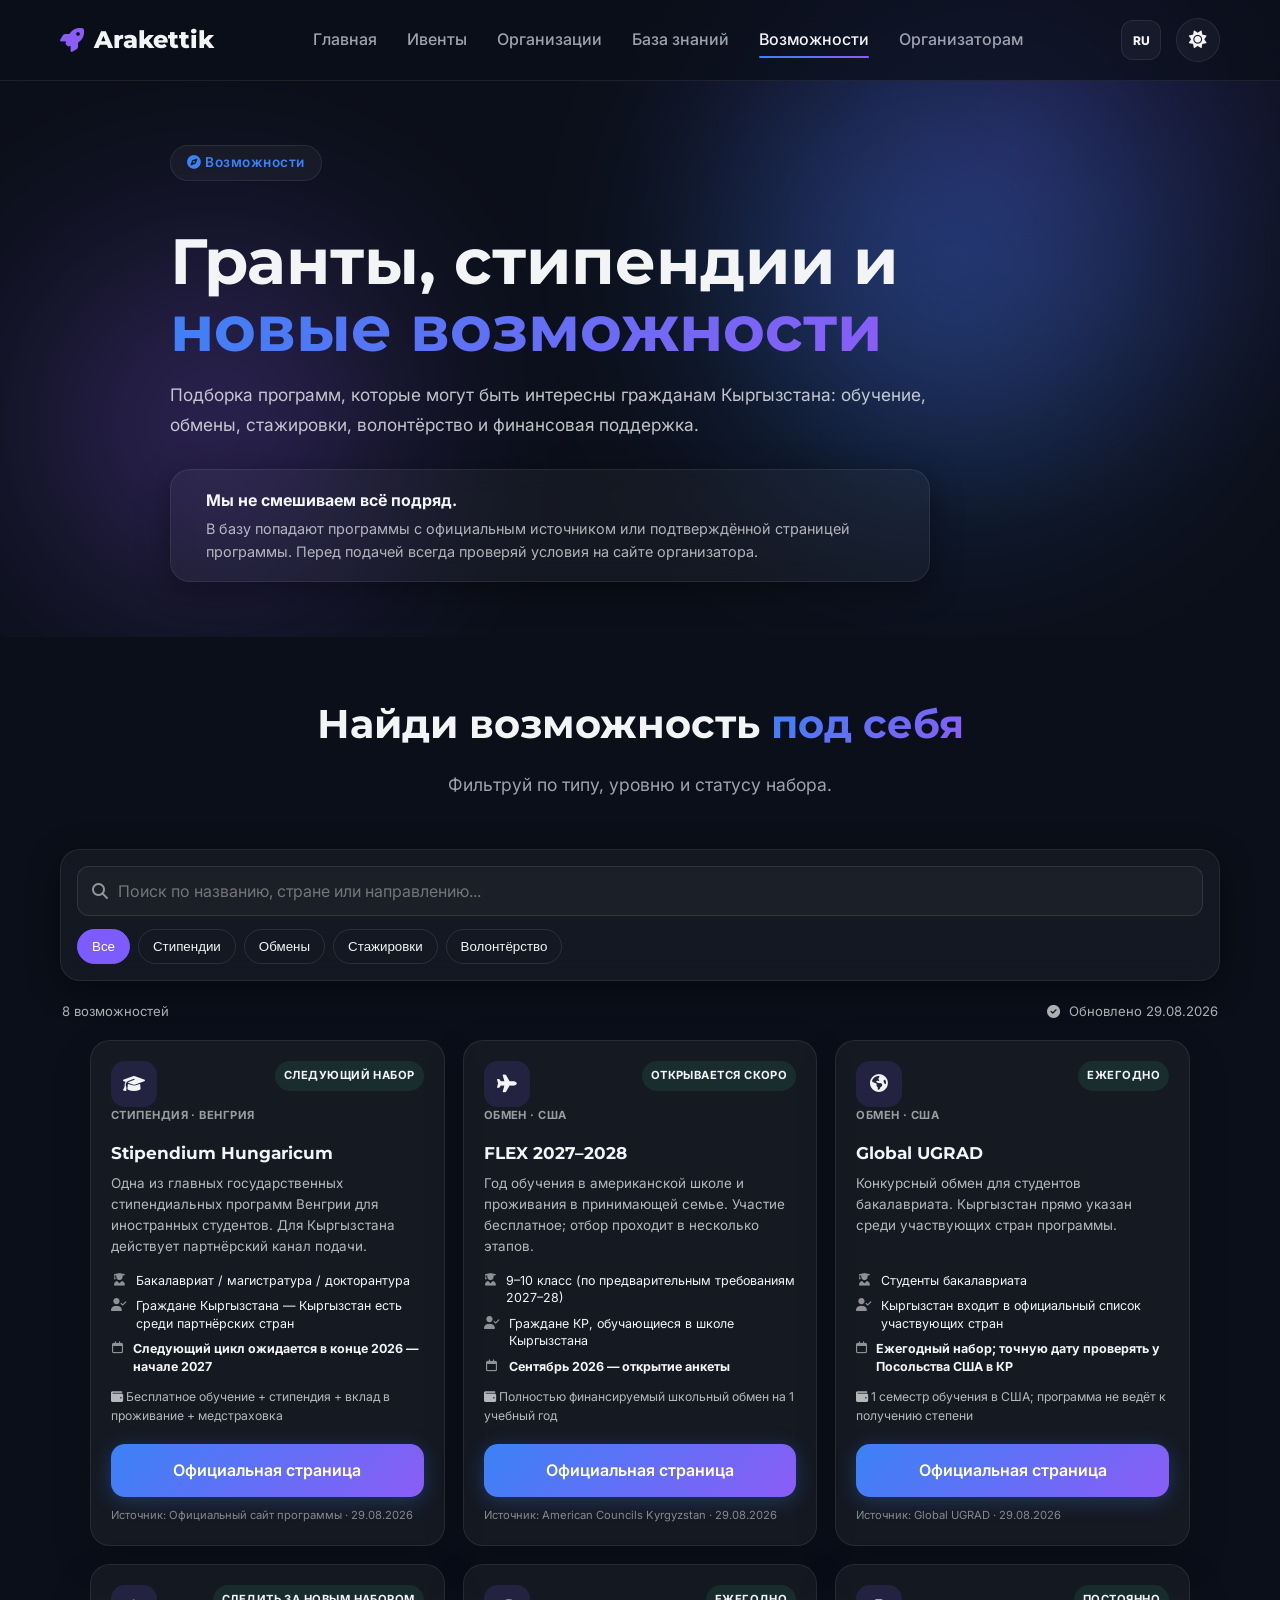
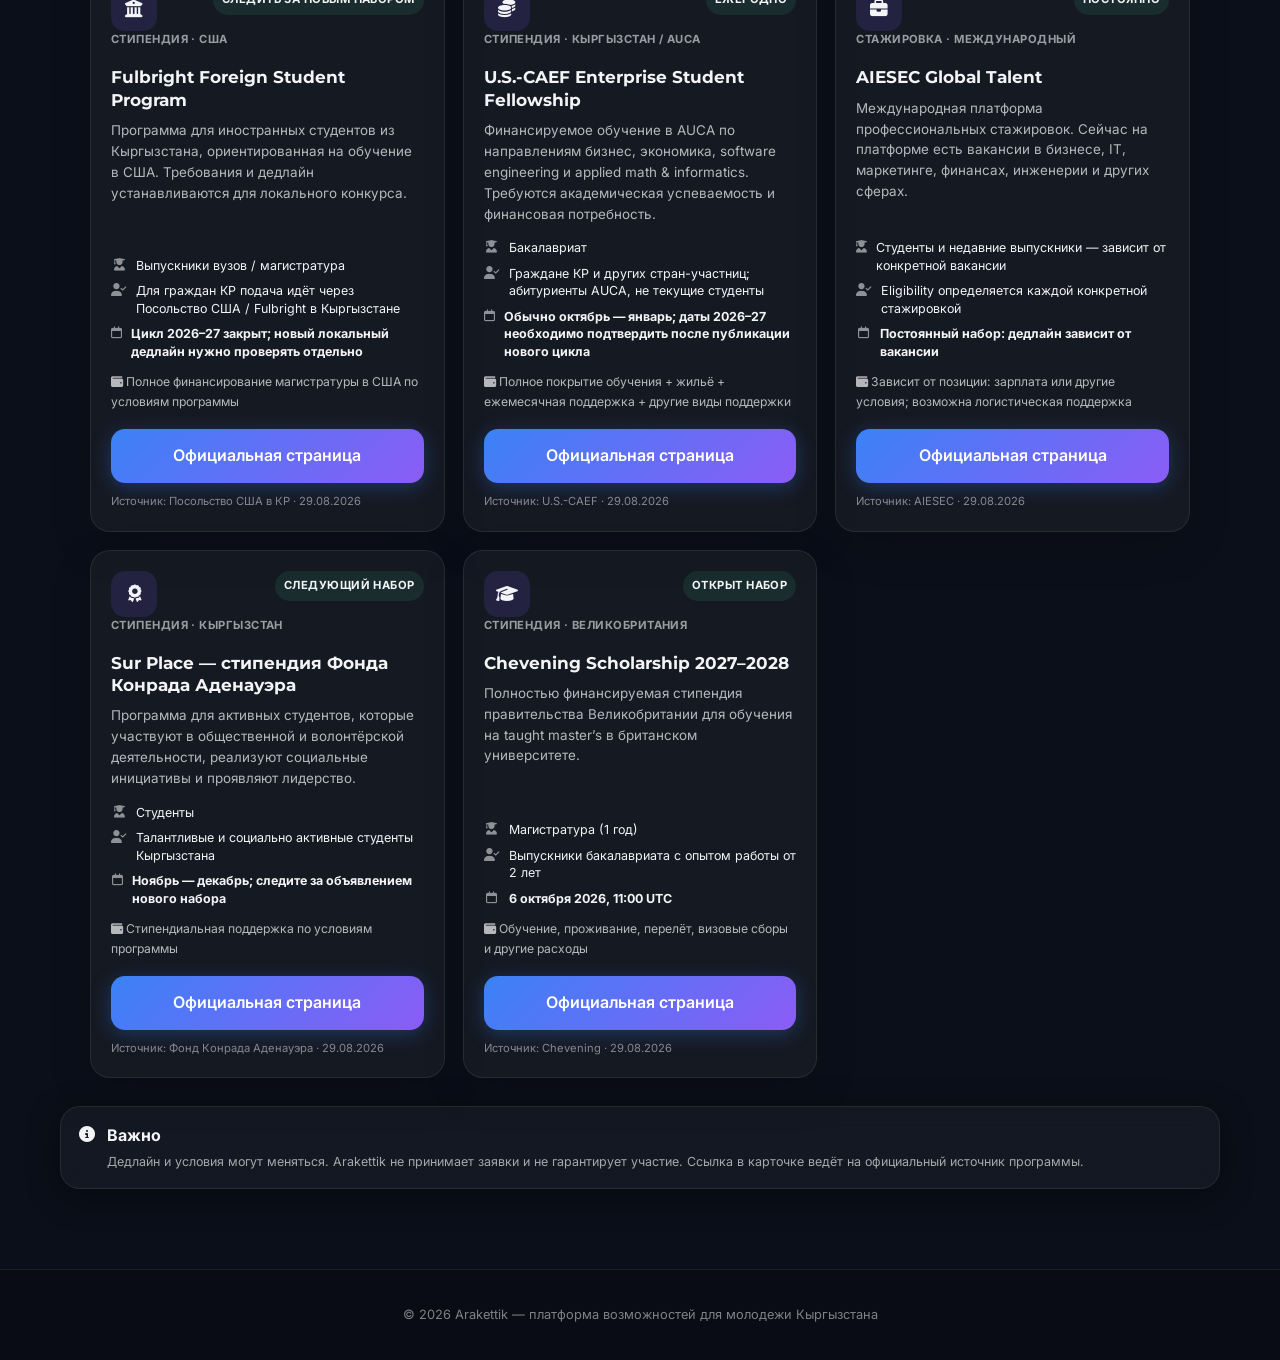
==== opportunities.html @ 0c541208 "Add files via upload" ====
<!DOCTYPE html>
<html lang="ru" data-theme="dark">
<head>
    <meta charset="UTF-8">
    <meta name="viewport" content="width=device-width, initial-scale=1.0">
    <meta name="description" content="Arakettik — гранты, стипендии, обмены, стажировки и другие возможности для молодежи Кыргызстана.">
    <title>Arakettik — Возможности</title>
    <link rel="stylesheet" href="style.css">
    <link rel="stylesheet" href="opportunities.css">
    <link rel="stylesheet" href="https://cdnjs.cloudflare.com/ajax/libs/font-awesome/6.4.0/css/all.min.css">
    <link rel="preconnect" href="https://fonts.googleapis.com">
    <link rel="preconnect" href="https://fonts.gstatic.com" crossorigin>
    <link href="https://fonts.googleapis.com/css2?family=Inter:wght@400;500;600&family=Montserrat:wght@700;800&display=swap" rel="stylesheet">
</head>
<body>
<header class="header">
    <div class="container header-container">
        <a href="index.html" class="logo"><i class="fa-solid fa-rocket logo-icon"></i><span>Arakettik</span></a>
        <nav class="nav-menu" id="menu">
            <a href="index.html#about" class="nav-link" data-i18n="about">Главная</a>
            <a href="index.html#events" class="nav-link" data-i18n="events">Ивенты</a>
            <a href="index.html#organizations" class="nav-link" data-i18n="organizations">Организации</a>
            <a href="index.html#hub" class="nav-link" data-i18n="knowledge">База знаний</a>
            <a href="opportunities.html" class="nav-link active" data-i18n="opportunities">Возможности</a>
            <a href="index.html#suggest" class="nav-link" data-i18n="organizers">Организаторам</a>
        </nav>
        <div class="header-controls">
            <button id="languageToggle" class="language-btn" aria-label="Переключить язык">KG</button>
            <button id="themeToggle" class="theme-btn" aria-label="Переключить тему"><i class="fa-solid fa-sun"></i></button>
            <button id="menuToggle" class="menu-btn" aria-label="Открыть меню"><i class="fa-solid fa-bars"></i></button>
        </div>
    </div>
</header>

<main>
    <section class="opportunities-hero">
        <div class="glow-sphere sphere-1"></div>
        <div class="glow-sphere sphere-2"></div>
        <div class="container">
            <span class="badge"><i class="fa-solid fa-compass"></i> <span data-i18n="opportunities">Возможности</span></span>
            <h1 data-i18n="heroTitle">Гранты, стипендии и <span class="gradient-text">новые возможности</span></h1>
            <p data-i18n="heroText">Подборка программ, которые могут быть интересны гражданам Кыргызстана: обучение, обмены, стажировки, волонтёрство и финансовая поддержка.</p>
            <div class="opportunities-note glass-card">
                <i class="fa-solid fa-shield-check"></i>
                <div data-i18n="sourceNote"><strong>Мы не смешиваем всё подряд.</strong><span>В базу попадают программы с официальным источником или подтверждённой страницей программы. Перед подачей всегда проверяй условия на сайте организатора.</span></div>
            </div>
        </div>
    </section>

    <section class="section opportunities-section">
        <div class="container">
            <div class="section-header">
                <h2 data-i18n="findTitle">Найди возможность <span class="gradient-text">под себя</span></h2>
                <p data-i18n="findText">Фильтруй по типу, уровню и статусу набора.</p>
            </div>

            <div class="opportunities-toolbar glass-card">
                <div class="opp-search"><i class="fa-solid fa-magnifying-glass"></i><input id="oppSearch" type="search" data-i18n-placeholder="search" placeholder="Поиск по названию, стране или направлению..."></div>
                <div class="opp-filters" id="oppFilters">
                    <button class="opp-filter active" data-filter="all" data-i18n="all">Все</button>
                    <button class="opp-filter" data-filter="scholarship" data-i18n="scholarships">Стипендии</button>
                    <button class="opp-filter" data-filter="exchange" data-i18n="exchanges">Обмены</button>
                    <button class="opp-filter" data-filter="internship" data-i18n="internships">Стажировки</button>
                    <button class="opp-filter" data-filter="volunteer" data-i18n="volunteering">Волонтёрство</button>
                </div>
            </div>

            <div class="opp-status-row"><span id="oppCount">8 возможностей</span><span><i class="fa-solid fa-circle-check"></i> Обновлено 29.08.2026</span></div>
            <div class="opportunities-grid" id="opportunitiesGrid"></div>

            <div class="opportunities-disclaimer glass-card">
                <i class="fa-solid fa-circle-info"></i>
                <div data-i18n="disclaimer"><strong>Важно</strong><p>Дедлайн и eligibility могут меняться. Arakettik не принимает заявки и не гарантирует участие. Ссылка в карточке ведёт на официальный источник программы.</p></div>
            </div>
        </div>
    </section>
</main>

<footer class="footer"><div class="container"><p data-i18n="footer">© 2026 Arakettik — платформа возможностей для молодежи Кыргызстана</p></div></footer>
<script src="opportunities.js"></script>
</body>
</html>
---- style.css ----
/* ==========================================================================
   1. ПЕРЕМЕННЫЕ И СБРОС СТИЛЕЙ (CSS VARIABLES & BASE STYLES)
   ========================================================================== */

/* Переменные для Темной темы (По умолчанию) */
[data-theme="dark"] {
    --bg-color: #0b0f19;
    --text-color: #f3f4f6;
    --text-muted: #9ca3af;
    --glass-bg: rgba(255, 255, 255, 0.04);
    --glass-border: rgba(255, 255, 255, 0.08);
    --glass-shadow: rgba(0, 0, 0, 0.4);
    --header-bg: rgba(11, 15, 25, 0.7);
    --modal-bg: #111827;
    
    /* Цветовая палитра категорий */
    --clr-primary: #3b82f6;     /* Синий - Вебинары */
    --clr-purple: #8b5cf6;      /* Фиолетовый - Дебаты / ООН */
    --clr-green: #10b981;       /* Зеленый - Экология */
    --clr-red: #ef4444;         /* Красный - Волонтерство */
    --clr-yellow: #f59e0b;      /* Желтый - Акценты */
}

/* Переменные для Светлой темы */
[data-theme="light"] {
    --bg-color: #f8fafc;
    --text-color: #0f172a;
    --text-muted: #64748b;
    --glass-bg: rgba(255, 255, 255, 0.7);
    --glass-border: rgba(15, 23, 42, 0.08);
    --glass-shadow: rgba(15, 23, 42, 0.05);
    --header-bg: rgba(248, 250, 252, 0.8);
    --modal-bg: #ffffff;
    
    --clr-primary: #2563eb;
    --clr-purple: #7c3aed;
    --clr-green: #059669;
    --clr-red: #dc2626;
    --clr-yellow: #d97706;
}

/* Общий сброс дефолтных стилей браузера */
* {
    margin: 0;
    padding: 0;
    box-sizing: border-box;
    scroll-behavior: smooth;
}

body {
    font-family: 'Inter', sans-serif;
    background-color: var(--bg-color);
    color: var(--text-color);
    overflow-x: hidden;
    transition: background-color 0.4s ease, color 0.4s ease;
    line-height: 1.6;
}

.container {
    width: 100%;
    max-width: 1200px;
    margin: 0 auto;
    padding: 0 20px;
}

/* Глобальные стили для секций */
.section {
    padding: 100px 0;
}

.section-header {
    text-align: center;
    margin-bottom: 50px;
}

.section-header h2 {
    font-family: 'Montserrat', sans-serif;
    font-size: 2.5rem;
    margin-bottom: 15px;
}

.section-header p {
    color: var(--text-muted);
    font-size: 1.1rem;
}

/* Градиентный текст */
.gradient-text {
    background: linear-gradient(135deg, var(--clr-primary), var(--clr-purple));
    -webkit-background-clip: text;
    -webkit-text-fill-color: transparent;
}

/* Элементы цвета текста */
.text-green { color: var(--clr-green); }
.text-purple { color: var(--clr-purple); }
.text-blue { color: var(--clr-primary); }

/* ==========================================================================
   2. СТИЛЬ GLASSMORPHISM (КОМПОНЕНТЫ)
   ========================================================================== */
.glass-card {
    background: var(--glass-bg);
    border: 1px solid var(--glass-border);
    backdrop-filter: blur(12px);
    -webkit-backdrop-filter: blur(12px);
    border-radius: 20px;
    box-shadow: 0 8px 32px 0 var(--glass-shadow);
    transition: transform 0.3s ease, box-shadow 0.3s ease, border-color 0.3s ease;
}

/* ==========================================================================
   3. НАВИГАЦИЯ (HEADER)
   ========================================================================== */
.header {
    position: fixed;
    top: 0;
    left: 0;
    width: 100%;
    z-index: 1000;
    background: var(--header-bg);
    backdrop-filter: blur(12px);
    -webkit-backdrop-filter: blur(12px);
    border-bottom: 1px solid var(--glass-border);
    transition: background-color 0.4s ease;
}

.header-container {
    display: flex;
    justify-content: space-between;
    align-items: center;
    height: 80px;
}

.logo {
    display: flex;
    align-items: center;
    gap: 10px;
    font-family: 'Montserrat', sans-serif;
    font-size: 1.5rem;
    font-weight: 800;
    color: var(--text-color);
    text-decoration: none;
}

.logo-icon {
    color: var(--clr-purple);
    animation: pulse 2s infinite alternate;
}

.nav-menu {
    display: flex;
    gap: 30px;
}

.nav-link {
    color: var(--text-muted);
    text-decoration: none;
    font-weight: 500;
    transition: color 0.3s ease;
    position: relative;
    padding: 5px 0;
}

.nav-link:hover, .nav-link.active {
    color: var(--text-color);
}

.nav-link.active::after {
    content: '';
    position: absolute;
    bottom: 0;
    left: 0;
    width: 100%;
    height: 2px;
    background: linear-gradient(90deg, var(--clr-primary), var(--clr-purple));
    border-radius: 2px;
}

.header-controls {
    display: flex;
    align-items: center;
    gap: 15px;
}

.theme-btn, .menu-btn {
    background: var(--glass-bg);
    border: 1px solid var(--glass-border);
    color: var(--text-color);
    width: 44px;
    height: 44px;
    border-radius: 50%;
    cursor: pointer;
    display: flex;
    justify-content: center;
    align-items: center;
    font-size: 1.1rem;
    transition: background 0.3s ease, transform 0.2s ease;
}

.theme-btn:hover, .menu-btn:hover {
    background: var(--glass-border);
    transform: scale(1.05);
}

.menu-btn {
    display: none;
}

/* ==========================================================================
   4. ГЛАВНЫЙ ЭКРАН (HERO SECTION)
   ========================================================================== */
.hero-section {
    position: relative;
    padding: 180px 0 100px 0;
    overflow: hidden;
}

.hero-container {
    display: grid;
    grid-template-columns: 1.2fr 0.8fr;
    gap: 50px;
    align-items: center;
}

.glow-sphere {
    position: absolute;
    border-radius: 50%;
    filter: blur(120px);
    z-index: -1;
    opacity: 0.4;
}

[data-theme="light"] .glow-sphere {
    opacity: 0.15;
}

.sphere-1 {
    top: 10%;
    right: 10%;
    width: 400px;
    height: 400px;
    background: var(--clr-primary);
}

.sphere-2 {
    bottom: 10%;
    left: 5%;
    width: 300px;
    height: 300px;
    background: var(--clr-purple);
}

.badge {
    display: inline-block;
    padding: 6px 16px;
    background: var(--glass-bg);
    border: 1px solid var(--glass-border);
    border-radius: 50px;
    font-size: 0.85rem;
    font-weight: 600;
    letter-spacing: 0.5px;
    margin-bottom: 25px;
    color: var(--clr-primary);
}

.hero-content h1 {
    font-family: 'Montserrat', sans-serif;
    font-size: 3.5rem;
    line-height: 1.2;
    margin-bottom: 25px;
    font-weight: 800;
}

.hero-content p {
    font-size: 1.2rem;
    color: var(--text-muted);
    margin-bottom: 40px;
    max-width: 600px;
}

.hero-btns {
    display: flex;
    gap: 20px;
}

.btn {
    display: inline-flex;
    align-items: center;
    justify-content: center;
    padding: 14px 28px;
    border-radius: 14px;
    font-weight: 600;
    text-decoration: none;
    transition: transform 0.2s cubic-bezier(0.175, 0.885, 0.32, 1.275), box-shadow 0.2s ease;
    cursor: pointer;
    font-size: 1rem;
    font-family: inherit;
}

.btn:active {
    transform: scale(0.98);
}

.btn-primary {
    background: linear-gradient(135deg, var(--clr-primary), var(--clr-purple));
    color: #ffffff;
    border: none;
    box-shadow: 0 4px 20px rgba(59, 130, 246, 0.3);
}

.btn-primary:hover {
    transform: translateY(-3px);
    box-shadow: 0 8px 25px rgba(59, 130, 246, 0.5);
}

.btn-secondary {
    background: var(--glass-bg);
    border: 1px solid var(--glass-border);
    color: var(--text-color);
}

.btn-secondary:hover {
    background: var(--glass-border);
    transform: translateY(-3px);
}

.btn-block {
    display: flex;
    width: 100%;
}

.hero-mockup {
    padding: 25px;
    border-color: rgba(255, 255, 255, 0.15);
}

.mockup-header {
    display: flex;
    gap: 8px;
    margin-bottom: 30px;
}

.dot {
    width: 12px;
    height: 12px;
    border-radius: 50%;
}

.dot.red { background: var(--clr-red); }
.dot.yellow { background: var(--clr-yellow); }
.dot.green { background: var(--clr-green); }

.mockup-body {
    text-align: center;
    padding: 20px 0;
}

.mockup-icon {
    font-size: 3.5rem;
    color: var(--clr-yellow);
    margin-bottom: 20px;
}

.mockup-body h3 {
    font-family: 'Montserrat', sans-serif;
    font-size: 1.5rem;
    margin-bottom: 12px;
}

.mockup-body p {
    color: var(--text-muted);
    font-size: 0.95rem;
    margin-bottom: 30px;
}

.bot-link {
    display: inline-flex;
    align-items: center;
    gap: 10px;
    background: #24A1DE;
    color: white;
    padding: 12px 24px;
    border-radius: 12px;
    text-decoration: none;
    font-weight: 600;
    transition: transform 0.2s ease, box-shadow 0.2s ease;
}

.bot-link:hover {
    transform: translateY(-2px);
    box-shadow: 0 5px 15px rgba(36, 161, 222, 0.4);
}

/* ==========================================================================
   5. ИВЕНТЫ: ПОИСК, ФИЛЬТРЫ И КАРТОЧКИ (EVENTS)
   ========================================================================== */
.filter-wrapper {
    padding: 20px;
    display: flex;
    flex-direction: column;
    gap: 20px;
    margin-bottom: 40px;
}

.search-box {
    position: relative;
    width: 100%;
}

.search-icon {
    position: absolute;
    left: 20px;
    top: 50%;
    transform: translateY(-50%);
    color: var(--text-muted);
}

.search-box input {
    width: 100%;
    padding: 16px 16px 16px 50px;
    background: rgba(0, 0, 0, 0.2);
    border: 1px solid var(--glass-border);
    border-radius: 14px;
    color: var(--text-color);
    font-family: inherit;
    font-size: 1rem;
    outline: none;
    transition: border-color 0.3s ease;
}

[data-theme="light"] .search-box input {
    background: rgba(255, 255, 255, 0.5);
}

.search-box input:focus {
    border-color: var(--clr-primary);
}

.filter-buttons {
    display: flex;
    flex-wrap: wrap;
    gap: 10px;
}

.filter-btn {
    padding: 10px 20px;
    background: var(--glass-bg);
    border: 1px solid var(--glass-border);
    border-radius: 10px;
    color: var(--text-muted);
    cursor: pointer;
    font-weight: 500;
    font-family: inherit;
    transition: all 0.3s ease;
}

.filter-btn:hover, .filter-btn.active {
    background: var(--text-color);
    color: var(--bg-color);
    border-color: var(--text-color);
}

.events-grid {
    display: grid;
    grid-template-columns: repeat(auto-fill, minmax(340px, 1fr));
    gap: 30px;
}

.event-card {
    display: flex;
    flex-direction: column;
    height: 100%;
    overflow: hidden;
}

.event-card:hover {
    transform: translateY(-5px);
    border-color: rgba(255, 255, 255, 0.2);
}

.event-badge-row {
    padding: 25px 25px 0 25px;
    display: flex;
    justify-content: space-between;
    align-items: center;
}

.cat-tag {
    font-size: 0.75rem;
    font-weight: 600;
    padding: 4px 12px;
    border-radius: 50px;
    text-transform: uppercase;
}

.cat-volunteering { background: rgba(239, 68, 68, 0.15); color: var(--clr-red); }
.cat-webinars { background: rgba(59, 130, 246, 0.15); color: var(--clr-primary); }
.cat-eco { background: rgba(16, 185, 129, 0.15); color: var(--clr-green); }

.event-date {
    font-size: 0.85rem;
    color: var(--text-muted);
}

.event-body {
    padding: 20px 25px;
    flex-grow: 1;
}

.event-body h3 {
    font-family: 'Montserrat', sans-serif;
    font-size: 1.3rem;
    margin-bottom: 12px;
}

.event-body p {
    color: var(--text-muted);
    font-size: 0.95rem;
    display: -webkit-box;
    -webkit-line-clamp: 3;
    -webkit-box-orient: vertical;
    overflow: hidden;
}

.event-footer {
    padding: 0 25px 25px 25px;
}



/* ============================================================================
   6. ОРГАНИЗАЦИИ: ПОИСК, РЕГИОНЫ, КАРТОЧКИ И ДЕТАЛЬНАЯ ИНФОРМАЦИЯ
   ============================================================================ */
.organizations-section {
    position: relative;
}

.section-eyebrow {
    display: inline-flex;
    align-items: center;
    gap: 8px;
    margin-bottom: 16px;
    padding: 7px 13px;
    border: 1px solid var(--glass-border);
    border-radius: 999px;
    background: var(--glass-bg);
    color: var(--clr-purple);
    font-size: 0.82rem;
    font-weight: 700;
    text-transform: uppercase;
    letter-spacing: 0.06em;
}

.organizations-toolbar {
    display: grid;
    grid-template-columns: minmax(0, 1fr) 260px;
    gap: 16px;
    padding: 18px;
    margin-bottom: 18px;
}

.organization-region-select label {
    display: block;
    margin-bottom: 7px;
    color: var(--text-muted);
    font-size: 0.82rem;
    font-weight: 600;
}

.organization-region-select select {
    width: 100%;
    min-height: 52px;
    padding: 0 16px;
    border: 1px solid var(--glass-border);
    border-radius: 14px;
    outline: none;
    background: var(--glass-bg);
    color: var(--text-color);
    font: inherit;
    cursor: pointer;
}

.organization-region-pills {
    display: flex;
    flex-wrap: wrap;
    gap: 9px;
    margin-bottom: 22px;
}

.region-pill {
    padding: 9px 15px;
    border: 1px solid var(--glass-border);
    border-radius: 999px;
    background: var(--glass-bg);
    color: var(--text-muted);
    font: inherit;
    font-size: 0.88rem;
    font-weight: 600;
    cursor: pointer;
    transition: 0.25s ease;
}

.region-pill:hover,
.region-pill.active {
    color: #fff;
    border-color: transparent;
    background: linear-gradient(135deg, var(--clr-primary), var(--clr-purple));
    transform: translateY(-1px);
}

.organization-results-meta {
    display: flex;
    justify-content: space-between;
    gap: 20px;
    margin-bottom: 18px;
    color: var(--text-muted);
    font-size: 0.88rem;
}

.organization-results-meta > span:first-child {
    color: var(--text-color);
    font-weight: 700;
}

.organizations-grid {
    display: grid;
    grid-template-columns: repeat(3, minmax(0, 1fr));
    gap: 22px;
}

.organization-card {
    min-width: 0;
    padding: 24px;
    display: flex;
    flex-direction: column;
    min-height: 330px;
    overflow: hidden;
}

.organization-card:hover {
    transform: translateY(-6px);
    border-color: rgba(139, 92, 246, 0.4);
    box-shadow: 0 18px 45px var(--glass-shadow);
}

.organization-card-top,
.organization-card-footer {
    display: flex;
    align-items: center;
    justify-content: space-between;
    gap: 12px;
}

.organization-card-icon,
.organization-detail-icon {
    display: flex;
    align-items: center;
    justify-content: center;
    flex: 0 0 auto;
    width: 52px;
    height: 52px;
    border: 1px solid rgba(139, 92, 246, 0.25);
    border-radius: 15px;
    background: linear-gradient(135deg, rgba(59,130,246,0.14), rgba(139,92,246,0.18));
    color: var(--clr-purple);
    font-size: 1.3rem;
}

.organization-region-badge,
.organization-region-label {
    padding: 5px 10px;
    border-radius: 999px;
    background: var(--glass-bg);
    color: var(--clr-primary);
    font-size: 0.72rem;
    font-weight: 700;
}

.organization-card h3 {
    margin: 22px 0 10px;
    font-family: 'Montserrat', sans-serif;
    font-size: 1.18rem;
    line-height: 1.3;
}

.organization-description {
    flex: 1;
    color: var(--text-muted);
    font-size: 0.92rem;
    line-height: 1.65;
}

.organization-tags {
    display: flex;
    flex-wrap: wrap;
    gap: 7px;
    margin: 18px 0;
}

.organization-tags span {
    padding: 5px 9px;
    border: 1px solid var(--glass-border);
    border-radius: 7px;
    color: var(--text-muted);
    font-size: 0.72rem;
}

.organization-card-footer {
    padding-top: 15px;
    border-top: 1px solid var(--glass-border);
}

.organization-card-footer > span {
    min-width: 0;
    overflow: hidden;
    color: var(--text-muted);
    font-size: 0.78rem;
    text-overflow: ellipsis;
    white-space: nowrap;
}

.organization-card-footer > span i {
    color: var(--clr-green);
    margin-right: 4px;
}

.organizations-empty {
    grid-column: 1 / -1;
    padding: 60px 30px;
    text-align: center;
}

.organizations-empty-icon {
    width: 64px;
    height: 64px;
    margin: 0 auto 18px;
    display: flex;
    align-items: center;
    justify-content: center;
    border-radius: 20px;
    background: var(--glass-bg);
    color: var(--clr-primary);
    font-size: 1.4rem;
}

.organizations-empty h3 {
    margin-bottom: 8px;
    font-family: 'Montserrat', sans-serif;
}

.organizations-empty p {
    color: var(--text-muted);
}

.organization-modal-content {
    max-width: 920px;
}

.organization-detail-head {
    display: grid;
    grid-template-columns: auto 1fr;
    gap: 22px;
    align-items: start;
    margin-bottom: 30px;
    padding-bottom: 25px;
    border-bottom: 1px solid var(--glass-border);
}

.organization-detail-head h2 {
    margin: 9px 0 10px;
    font-family: 'Montserrat', sans-serif;
    font-size: 2rem;
    line-height: 1.2;
}

.organization-detail-head p {
    color: var(--text-muted);
    line-height: 1.7;
}

.organization-detail-grid {
    display: grid;
    grid-template-columns: repeat(2, minmax(0, 1fr));
    gap: 14px;
}

.organization-detail-block {
    padding: 18px;
    border: 1px solid var(--glass-border);
    border-radius: 16px;
    background: var(--glass-bg);
}

.detail-label {
    display: flex;
    align-items: center;
    gap: 8px;
    margin-bottom: 9px;
    color: var(--text-color);
    font-weight: 700;
}

.detail-label i {
    color: var(--clr-primary);
}

.organization-detail-block p {
    color: var(--text-muted);
    font-size: 0.92rem;
    line-height: 1.65;
}

.organization-verification {
    display: flex;
    gap: 13px;
    margin-top: 16px;
    padding: 15px 17px;
    border: 1px solid rgba(245,158,11,0.2);
    border-radius: 15px;
    background: rgba(245,158,11,0.08);
}

.organization-verification > i {
    margin-top: 3px;
    color: var(--clr-yellow);
}

.organization-verification strong {
    display: block;
    margin-bottom: 4px;
}

.organization-verification p {
    color: var(--text-muted);
    font-size: 0.86rem;
}

.organization-source-link {
    display: inline-flex;
    align-items: center;
    gap: 8px;
    margin-top: 18px;
    color: var(--clr-primary);
    font-weight: 700;
    text-decoration: none;
}

.organization-source-link:hover {
    text-decoration: underline;
}

/* ==========================================================================
   7. ХАБ БАЗЫ ЗНАНИЙ (HUB SECTION)
   ========================================================================== */
.hub-tabs {
    display: flex;
    justify-content: center;
    gap: 15px;
    margin-bottom: 40px;
}

.hub-tab-btn {
    padding: 12px 24px;
    background: var(--glass-bg);
    border: 1px solid var(--glass-border);
    color: var(--text-color);
    font-family: inherit;
    font-weight: 600;
    border-radius: 12px;
    cursor: pointer;
    transition: all 0.3s ease;
}

.hub-tab-btn.active {
    background: linear-gradient(135deg, var(--clr-primary), var(--clr-purple));
    color: white;
    border-color: transparent;
    box-shadow: 0 4px 15px rgba(139, 92, 246, 0.3);
}

.hub-content {
    display: grid;
    grid-template-columns: repeat(auto-fill, minmax(340px, 1fr));
    gap: 30px;
}

.article-card {
    padding: 30px;
}

.article-card:hover {
    transform: translateY(-5px);
}

.article-icon {
    width: 50px;
    height: 50px;
    background: rgba(139, 92, 246, 0.15);
    color: var(--clr-purple);
    border-radius: 12px;
    display: flex;
    justify-content: center;
    align-items: center;
    font-size: 1.3rem;
    margin-bottom: 20px;
}

.article-card h3 {
    font-family: 'Montserrat', sans-serif;
    font-size: 1.25rem;
    margin-bottom: 12px;
}

.article-card p {
    color: var(--text-muted);
    font-size: 0.95rem;
    margin-bottom: 20px;
}

.read-link {
    display: inline-flex;
    align-items: center;
    gap: 8px;
    color: var(--clr-primary);
    background: none;
    border: none;
    cursor: pointer;
    font-weight: 600;
    font-size: 0.95rem;
    font-family: inherit;
    padding: 0;
}

.read-link i {
    transition: transform 0.2s ease;
}

.read-link:hover i {
    transform: translateX(5px);
}

/* ==========================================================================
   8. МОДАЛЬНОЕ ОКНО ДЛЯ СТАТЕЙ (MODAL WINDOW FOR ARTICLES)
   ========================================================================== */
.modal {
    position: fixed;
    top: 0;
    left: 0;
    width: 100%;
    height: 100%;
    background: rgba(0, 0, 0, 0.8);
    backdrop-filter: blur(8px);
    -webkit-backdrop-filter: blur(8px);
    z-index: 2000;
    display: flex;
    justify-content: center;
    align-items: center;
    padding: 20px;
    opacity: 1;
    transition: opacity 0.3s ease;
}

.modal.hidden {
    display: none;
    opacity: 0;
    pointer-events: none;
}

.modal-content {
    position: relative;
    width: 100%;
    max-width: 850px;
    max-height: 85vh;
    overflow-y: auto;
    padding: 40px;
    padding-top: 60px;
    border-radius: 24px;
    background: var(--bg-color, #121212);
    border: 1px solid var(--glass-border, rgba(255, 255, 255, 0.1));
    box-shadow: 0 25px 50px rgba(0, 0, 0, 0.6);

    /* Полностью убирает белую полосу прокрутки во всех браузерах */
    -ms-overflow-style: none;
    scrollbar-width: none;
}

.modal-content::-webkit-scrollbar {
    display: none;
}

.modal-header {
    display: flex;
    justify-content: flex-end;
    padding: 15px 25px;
    border-bottom: 1px solid var(--glass-border);
}

.modal-close {
    background: var(--glass-bg);
    border: 1px solid var(--glass-border);
    color: var(--text-color);
    width: 36px;
    height: 36px;
    border-radius: 50%;
    cursor: pointer;
    display: flex;
    justify-content: center;
    align-items: center;
    font-size: 1.1rem;
    transition: all 0.2s ease;
}

.modal-close:hover {
    background: var(--clr-red);
    color: white;
    border-color: var(--clr-red);
    transform: rotate(90deg);
}

.modal-body {
    padding: 30px 40px;
    overflow-y: auto;
    color: var(--text-color);
}

/* Оформление статей внутри модального окна */
.modal-body h2 {
    font-family: 'Montserrat', sans-serif;
    font-size: 1.8rem;
    margin-bottom: 20px;
    color: var(--clr-primary);
}

.modal-body h3 {
    font-family: 'Montserrat', sans-serif;
    font-size: 1.3rem;
    margin: 25px 0 15px 0;
    color: var(--clr-purple);
}

.modal-body p {
    margin-bottom: 15px;
    line-height: 1.7;
}

.modal-body ul, .modal-body ol {
    margin: 0 0 20px 20px;
}

.modal-body li {
    margin-bottom: 8px;
}

.modal-body table {
    width: 100%;
    border-collapse: collapse;
    margin: 20px 0;
    background: var(--glass-bg);
    border-radius: 10px;
    overflow: hidden;
}

.modal-body th, .modal-body td {
    padding: 12px 15px;
    text-align: left;
    border-bottom: 1px solid var(--glass-border);
}

.modal-body th {
    background: rgba(139, 92, 246, 0.2);
    font-family: 'Montserrat', sans-serif;
}

.modal-body a {
    color: var(--clr-primary);
    text-decoration: underline;
}

.modal-body code {
    background: var(--glass-bg);
    padding: 2px 6px;
    border-radius: 4px;
    font-family: monospace;
}

/* ==========================================================================
   9. ФОРМА ОБРАТНОЙ СВЯЗИ (SUGGEST FORM)
   ========================================================================== */
.suggest-container {
    display: grid;
    grid-template-columns: 1fr 1fr;
    gap: 50px;
    align-items: center;
}

.suggest-info h2 {
    font-family: 'Montserrat', sans-serif;
    font-size: 2.3rem;
    margin-bottom: 20px;
}

.suggest-info p {
    color: var(--text-muted);
    margin-bottom: 30px;
}

.benefits-list {
    list-style: none;
}

.benefits-list li {
    display: flex;
    align-items: center;
    gap: 15px;
    margin-bottom: 15px;
    font-weight: 500;
}

.form-card {
    padding: 40px;
}

.form-card h3 {
    font-family: 'Montserrat', sans-serif;
    font-size: 1.5rem;
    margin-bottom: 25px;
}

.form-group {
    margin-bottom: 20px;
}

.form-group label {
    display: block;
    margin-bottom: 8px;
    font-size: 0.9rem;
    font-weight: 500;
    color: var(--text-muted);
}

.form-group input, .form-group select, .form-group textarea {
    width: 100%;
    padding: 12px 16px;
    background: rgba(0, 0, 0, 0.15);
    border: 1px solid var(--glass-border);
    border-radius: 10px;
    color: var(--text-color);
    font-family: inherit;
    font-size: 0.95rem;
    outline: none;
    transition: border-color 0.3s ease;
}

[data-theme="light"] .form-group input,
[data-theme="light"] .form-group select,
[data-theme="light"] .form-group textarea {
    background: rgba(255, 255, 255, 0.6);
}

.form-group input:focus, .form-group select:focus, .form-group textarea:focus {
    border-color: var(--clr-purple);
}

.form-success-msg {
    text-align: center;
    padding: 20px 0;
}

.form-success-msg i {
    font-size: 3rem;
    color: var(--clr-green);
    margin-bottom: 15px;
}

.hidden {
    display: none;
}

/* ==========================================================================
   10. АККОРДЕОН ЧАСТЫХ ВОПРОСОВ (FAQ)
   ========================================================================== */
.faq-accordion {
    max-width: 800px;
    margin: 0 auto;
    display: flex;
    flex-direction: column;
    gap: 15px;
}

.faq-item {
    background: var(--glass-bg);
    border: 1px solid var(--glass-border);
    border-radius: 14px;
    overflow: hidden;
}

.faq-question {
    width: 100%;
    padding: 20px 25px;
    background: transparent;
    border: none;
    color: var(--text-color);
    font-family: inherit;
    font-size: 1.1rem;
    font-weight: 600;
    text-align: left;
    cursor: pointer;
    display: flex;
    justify-content: space-between;
    align-items: center;
}

.faq-icon {
    font-size: 0.9rem;
    transition: transform 0.3s ease;
    color: var(--clr-primary);
}

.faq-answer {
    max-height: 0;
    overflow: hidden;
    transition: max-height 0.3s ease-out, padding 0.3s ease;
    padding: 0 25px;
    color: var(--text-muted);
    font-size: 0.95rem;
}

.faq-item.open .faq-icon {
    transform: rotate(180deg);
}

.faq-item.open .faq-answer {
    padding-bottom: 20px;
}

/* ==========================================================================
   11. ПОДВАЛ (FOOTER)
   ========================================================================== */
.footer {
    background: rgba(0, 0, 0, 0.2);
    border-top: 1px solid var(--glass-border);
    padding: 50px 0 20px 0;
}

.footer-container {
    display: flex;
    justify-content: space-between;
    align-items: center;
    margin-bottom: 30px;
}

.footer-brand p {
    color: var(--text-muted);
    font-size: 0.9rem;
    margin-top: 8px;
}

.footer-socials {
    display: flex;
    gap: 15px;
}

.footer-socials a {
    width: 40px;
    height: 40px;
    background: var(--glass-bg);
    border: 1px solid var(--glass-border);
    color: var(--text-color);
    border-radius: 50%;
    display: flex;
    justify-content: center;
    align-items: center;
    text-decoration: none;
    transition: all 0.3s ease;
}

.footer-socials a:hover {
    background: var(--clr-purple);
    color: white;
    transform: translateY(-2px);
}

.footer-bottom {
    text-align: center;
    border-top: 1px solid var(--glass-border);
    padding-top: 20px;
    font-size: 0.85rem;
    color: var(--text-muted);
}

/* ==========================================================================
   12. АНИМАЦИИ & АДАПТИВНОСТЬ (RESPONSIVENESS)
   ========================================================================== */
@keyframes pulse {
    0% { transform: scale(1); filter: drop-shadow(0 0 2px rgba(139, 92, 246, 0.2)); }
    100% { transform: scale(1.05); filter: drop-shadow(0 0 8px rgba(139, 92, 246, 0.6)); }
}

/* Планшеты и Мобильные экраны */
@media (max-width: 992px) {
    .hero-container, .suggest-container {
        grid-template-columns: 1fr;
        gap: 40px;
    }
    .hero-content {
        text-align: center;
    }
    .hero-content p {
        margin: 0 auto 30px auto;
    }
    .hero-btns {
        justify-content: center;
    }
    .section {
        padding: 60px 0;
    }
}

@media (max-width: 768px) {
    .menu-btn {
        display: flex;
    }
    
    .nav-menu {
        position: fixed;
        top: 80px;
        left: -100%;
        width: 100%;
        height: calc(100vh - 80px);
        background: var(--bg-color);
        flex-direction: column;
        align-items: center;
        padding-top: 50px;
        transition: left 0.4s cubic-bezier(0.1, 0.9, 0.2, 1);
        z-index: 999;
    }
    
    .nav-menu.open {
        left: 0;
    }
    
    .nav-link {
        font-size: 1.3rem;
    }
    
    .hero-content h1 {
        font-size: 2.5rem;
    }

    .modal-body {
        padding: 20px;
    }
}


/* ============================================================================
   13. АДАПТИВНОСТЬ НОВОГО РАЗДЕЛА ОРГАНИЗАЦИЙ
   ============================================================================ */
@media (max-width: 1100px) {
    .organizations-grid {
        grid-template-columns: repeat(2, minmax(0, 1fr));
    }
}

@media (max-width: 768px) {
    .organizations-toolbar {
        grid-template-columns: 1fr;
    }

    .organization-results-meta {
        flex-direction: column;
        gap: 7px;
    }

    .organizations-grid {
        grid-template-columns: 1fr;
    }

    .organization-detail-head,
    .organization-detail-grid {
        grid-template-columns: 1fr;
    }

    .organization-detail-head {
        gap: 15px;
    }

    .organization-detail-head h2 {
        font-size: 1.55rem;
    }
}


/* ============================================================================
   14. ГОРОД В ШАПКЕ + ПЕРЕКЛЮЧАТЕЛЬ ЯЗЫКА
   ============================================================================ */
.header-city-picker {
    display: inline-flex;
    align-items: center;
    gap: 7px;
    min-width: 145px;
    max-width: 185px;
    height: 40px;
    padding: 0 11px;
    border: 1px solid var(--glass-border);
    border-radius: 12px;
    background: var(--glass-bg);
    color: var(--text-color);
}
.header-city-picker i { color: var(--clr-primary); font-size: .85rem; flex: 0 0 auto; }
.header-city-picker select {
    width: 100%;
    border: 0;
    outline: 0;
    background: transparent;
    color: var(--text-color);
    font: 600 .78rem Inter, sans-serif;
    cursor: pointer;
    min-width: 0;
}
.header-city-picker option { color: #111827; background: #fff; }
.language-btn {
    width: 40px;
    height: 40px;
    border-radius: 12px;
    border: 1px solid var(--glass-border);
    background: var(--glass-bg);
    color: var(--text-color);
    font: 800 .75rem Inter, sans-serif;
    cursor: pointer;
    transition: .2s ease;
}
.language-btn:hover { border-color: var(--clr-primary); transform: translateY(-1px); }

/* ============================================================================
   15. НАДЁЖНЫЕ МОДАЛЬНЫЕ ОКНА
   ============================================================================ */
.modal {
    z-index: 3000;
    padding: 20px;
    background: rgba(2, 6, 23, .78);
    backdrop-filter: blur(10px);
    -webkit-backdrop-filter: blur(10px);
    align-items: center;
    justify-content: center;
}
.modal:not(.hidden) { display: flex; animation: modalFadeIn .22s ease; }
.modal-content {
    margin: auto;
    border-radius: 24px;
    border: 1px solid var(--glass-border);
    box-shadow: 0 24px 80px rgba(0,0,0,.45);
}
.modal-close-btn {
    position: absolute;
    top: 14px;
    right: 14px;
    z-index: 20;
    width: 42px;
    height: 42px;
    border: 1px solid var(--glass-border);
    border-radius: 50%;
    background: var(--glass-bg);
    color: var(--text-color);
    display: flex;
    align-items: center;
    justify-content: center;
    cursor: pointer;
    font-size: 1rem;
    transition: .2s ease;
}
.modal-close-btn:hover { background: var(--clr-red); color: #fff; border-color: var(--clr-red); transform: rotate(90deg) scale(1.05); }
.organization-modal-body { padding-top: 55px; }
.modal-body { scrollbar-width: thin; }
.modal-body::-webkit-scrollbar { width: 6px; display: block; }
.modal-body::-webkit-scrollbar-thumb { background: var(--glass-border); border-radius: 10px; }
.organization-detail-block, .organization-verification { border-radius: 16px; }
.organization-detail-block { padding: 18px; background: var(--glass-bg); border: 1px solid var(--glass-border); }
.organization-detail-block p { color: var(--text-muted); }
.organization-detail-head p { color: var(--text-muted); }

@keyframes modalFadeIn { from { opacity: 0; } to { opacity: 1; } }

/* ============================================================================
   16. АКТИВНЫЙ РАЗДЕЛ НАВИГАЦИИ
   ============================================================================ */
.nav-link::after { transition: width .25s ease, opacity .25s ease; }
.nav-link:not(.active)::after { width: 0; opacity: 0; }
.nav-link.active::after { opacity: 1; }

/* ============================================================================
   17. МОБИЛЬНАЯ ВЕРСИЯ: ПРИОРИТЕТ ТЕЛЕФОНА
   ============================================================================ */
@media (max-width: 900px) {
    .header-container { height: 68px; }
    .header-city-picker { min-width: 118px; max-width: 145px; height: 38px; padding: 0 8px; }
    .header-city-picker select { font-size: .7rem; }
    .language-btn, .theme-btn, .menu-btn { width: 38px; height: 38px; }
    .header-controls { gap: 7px; }
}
@media (max-width: 768px) {
    .nav-menu { top: 68px; height: calc(100vh - 68px); }
    .hero-section { padding-top: 125px; }
    .container { padding-left: 16px; padding-right: 16px; }
    .section { padding: 56px 0; }
    .section-header h2 { font-size: 2rem; }
    .organization-modal-content, .modal-content { max-height: 92vh; }
    .modal { padding: 10px; }
    .modal-body { padding: 20px 16px 28px; }
    .organization-modal-body { padding-top: 58px; }
    .organization-detail-head h2 { padding-right: 36px; }
}
@media (max-width: 560px) {
    .logo { font-size: 1.25rem; gap: 7px; }
    .logo-icon { font-size: 1rem; }
    .header-city-picker { min-width: 96px; max-width: 108px; }
    .header-city-picker i { display: none; }
    .header-city-picker select { font-size: .65rem; }
    .language-btn { font-size: .65rem; }
    .theme-btn { display: none; }
    .hero-content h1 { font-size: 2.15rem; }
    .hero-btns { flex-direction: column; gap: 10px; }
    .hero-btns .btn { width: 100%; }
    .filter-buttons { overflow-x: auto; flex-wrap: nowrap; justify-content: flex-start; padding-bottom: 4px; }
    .filter-btn { white-space: nowrap; }
    .organizations-toolbar { padding: 14px; }
    .organization-card { padding: 18px; }
}

/* ============================================================================
   ФОРМЫ ЗАЯВОК И МОДЕРАЦИЯ
   ============================================================================ */
.submission-type-switch {
    display: grid;
    grid-template-columns: 1fr 1fr;
    gap: 8px;
    padding: 6px;
    margin: 0 0 22px;
    border: 1px solid var(--glass-border);
    border-radius: 16px;
    background: var(--glass-bg);
}
.submission-type-btn {
    border: 0;
    border-radius: 12px;
    padding: 12px 14px;
    background: transparent;
    color: var(--text-muted);
    font: 700 .9rem Inter, sans-serif;
    cursor: pointer;
    transition: .2s ease;
}
.submission-type-btn:hover { color: var(--text-color); }
.submission-type-btn.active {
    background: var(--text-color);
    color: var(--bg-color);
    box-shadow: 0 8px 24px rgba(0,0,0,.12);
}
.form-row { display: grid; grid-template-columns: 1fr 1fr; gap: 14px; }
.optional-label { opacity: .65; font-weight: 500; font-size: .78em; }
.form-help { display: block; margin-top: 7px; color: var(--text-muted); font-size: .78rem; line-height: 1.45; }
.honeypot-field { position: absolute !important; left: -99999px !important; width: 1px !important; height: 1px !important; opacity: 0 !important; pointer-events: none !important; }
.submission-image-preview { margin-top: 12px; overflow: hidden; border-radius: 16px; border: 1px solid var(--glass-border); max-height: 240px; }
.submission-image-preview img { display: block; width: 100%; height: 240px; object-fit: cover; }
.event-card-image { display: block; width: 100%; height: 190px; object-fit: cover; border-radius: 18px 18px 0 0; margin: -1px -1px 0; width: calc(100% + 2px); }
.remote-event-card { border-color: rgba(124, 92, 255, .35); }
.event-modal-image { width: 100%; max-height: 360px; object-fit: cover; border-radius: 18px; margin-bottom: 20px; }
.event-detail-info { margin-top: 20px; display: grid; gap: 8px; padding: 18px; border-radius: 16px; background: var(--glass-bg); border: 1px solid var(--glass-border); }
.event-detail-info p { margin: 0; color: var(--text-muted); }
/* Кнопка регистрации мероприятия */
.event-detail-actions .btn-primary {
    background: #2563eb;
    color: #ffffff;
    border: none;
    box-shadow: 0 4px 14px rgba(37, 99, 235, 0.28);
}

.event-detail-actions .btn-primary:hover {
    background: #1d4ed8;
    color: #ffffff;
    transform: translateY(-2px);
    box-shadow: 0 7px 20px rgba(37, 99, 235, 0.38);
}

.event-detail-actions .btn-primary:visited {
    color: #ffffff;
}
@media (max-width: 640px) {
    .form-row { grid-template-columns: 1fr; gap: 0; }
    .submission-type-switch { position: sticky; top: 8px; z-index: 3; }
    .event-card-image { height: 170px; }
}

/* ================================
   OPPORTUNITIES / ВОЗМОЖНОСТИ
   ================================ */

.opportunities-section {
    padding: 80px 0;
}

.section-heading {
    text-align: center;
    max-width: 700px;
    margin: 0 auto 45px;
}

.section-badge {
    display: inline-flex;
    align-items: center;
    padding: 8px 16px;
    border: 1px solid rgba(100, 170, 255, 0.25);
    border-radius: 30px;
    font-size: 14px;
    color: #69aefc;
    background: rgba(70, 140, 255, 0.08);
    margin-bottom: 16px;
}

.section-heading h2 {
    margin: 0 0 14px;
    font-size: 38px;
    line-height: 1.15;
}

.section-heading p {
    margin: 0;
    font-size: 17px;
    line-height: 1.6;
    opacity: 0.7;
}

.opportunities-grid {
    display: grid;
    grid-template-columns: repeat(3, 1fr);
    gap: 18px;
    max-width: 1100px;
    margin: 0 auto;
}

.opportunity-card {
    padding: 26px;
    border-radius: 20px;
    border: 1px solid rgba(255, 255, 255, 0.08);
    background: rgba(255, 255, 255, 0.035);
    transition: transform 0.25s ease,
                border-color 0.25s ease,
                background 0.25s ease;
}

.opportunity-card:hover {
    transform: translateY(-5px);
    border-color: rgba(100, 170, 255, 0.35);
    background: rgba(255, 255, 255, 0.055);
}

.opportunity-icon {
    width: 48px;
    height: 48px;
    display: flex;
    align-items: center;
    justify-content: center;
    border-radius: 14px;
    background: rgba(100, 170, 255, 0.1);
    font-size: 24px;
    margin-bottom: 20px;
}

.opportunity-card h3 {
    margin: 0 0 10px;
    font-size: 19px;
}

.opportunity-card p {
    margin: 0 0 18px;
    line-height: 1.5;
    font-size: 14px;
    opacity: 0.65;
}

.opportunity-count {
    font-size: 13px;
    color: #69aefc;
}

.opportunities-more {
    display: flex;
    justify-content: center;
    margin-top: 35px;
}

.opportunities-btn {
    border: 1px solid rgba(100, 170, 255, 0.3);
    background: rgba(70, 140, 255, 0.1);
    color: inherit;
    padding: 13px 22px;
    border-radius: 12px;
    font-size: 15px;
    cursor: pointer;
    transition: 0.25s ease;
}

.opportunities-btn:hover {
    background: rgba(70, 140, 255, 0.18);
}

.opportunities-btn span {
    margin-left: 8px;
}

/* ============================================================================
   18. MOBILE REFINEMENT — каталог, а не вертикальная лента
   Важно: этот блок только переопределяет мобильные стили. Desktop не меняется.
   ============================================================================ */

@media (max-width: 768px) {
    /* Шапка: меньше визуального шума, но все основные действия остаются */
    .header-container {
        height: 64px;
        padding-left: 12px;
        padding-right: 12px;
        gap: 8px;
    }

    .logo {
        font-size: 1.12rem;
        flex-shrink: 0;
    }

    .header-controls {
        margin-left: auto;
        gap: 6px;
    }

    .header-city-picker {
        min-width: 94px;
        max-width: 112px;
        height: 36px;
        border-radius: 11px;
    }

    .header-city-picker select {
        max-width: 100%;
        overflow: hidden;
        text-overflow: ellipsis;
        white-space: nowrap;
        font-size: .64rem;
    }

    .language-btn,
    .theme-btn,
    .menu-btn {
        width: 36px;
        height: 36px;
        flex: 0 0 36px;
    }

    /* Полноэкранное меню не должно выглядеть как отдельная страница */
    .nav-menu {
        top: 64px;
        height: calc(100vh - 64px);
        padding: 28px 22px;
        gap: 4px;
        align-items: stretch;
        background: color-mix(in srgb, var(--bg-color) 94%, transparent);
        backdrop-filter: blur(18px);
        -webkit-backdrop-filter: blur(18px);
    }

    .nav-link {
        display: flex;
        align-items: center;
        justify-content: center;
        min-height: 48px;
        padding: 8px 14px;
        border-radius: 12px;
        font-size: 1rem;
    }

    .nav-link.active {
        background: var(--glass-bg);
    }

    .nav-link.active::after {
        width: 28px;
        left: 50%;
        transform: translateX(-50%);
        bottom: 4px;
    }

    /* Герой не должен занимать половину экрана телефона */
    .hero-section {
        padding: 104px 0 58px;
    }

    .hero-content h1 {
        font-size: clamp(2rem, 9vw, 2.45rem);
        line-height: 1.12;
        margin-bottom: 16px;
    }

    .hero-content p {
        font-size: .98rem;
        line-height: 1.55;
        margin-bottom: 24px;
    }

    .hero-btns {
        gap: 8px;
    }

    .hero-btns .btn {
        min-height: 44px;
    }

    .section {
        padding: 52px 0;
    }

    .section-header {
        margin-bottom: 28px;
        text-align: left;
    }

    .section-header h2 {
        font-size: 1.7rem;
        margin-bottom: 8px;
    }

    .section-header p {
        font-size: .92rem;
        line-height: 1.5;
    }

    /* ИВЕНТЫ: 2-column catalog вместо длинной ленты */
    .events-grid {
        grid-template-columns: repeat(2, minmax(0, 1fr));
        gap: 12px;
    }

    .event-card {
        min-width: 0;
        border-radius: 16px;
    }

    .event-card:hover {
        transform: translateY(-2px);
    }

    .event-card-image {
        height: 112px;
        border-radius: 15px 15px 0 0;
    }

    .event-badge-row {
        padding: 12px 12px 0;
        gap: 6px;
    }

    .cat-tag {
        font-size: .58rem;
        padding: 4px 7px;
        max-width: 100%;
        overflow: hidden;
        text-overflow: ellipsis;
        white-space: nowrap;
    }

    .event-date {
        font-size: .66rem;
        white-space: nowrap;
    }

    .event-body {
        padding: 10px 12px 12px;
    }

    .event-body h3 {
        font-size: .92rem;
        line-height: 1.28;
        margin-bottom: 7px;
        display: -webkit-box;
        -webkit-line-clamp: 3;
        -webkit-box-orient: vertical;
        overflow: hidden;
    }

    .event-body p {
        font-size: .72rem;
        line-height: 1.4;
        -webkit-line-clamp: 3;
    }

    .event-footer {
        padding: 0 12px 12px;
    }

    .event-footer .btn {
        width: 100%;
        min-height: 36px;
        padding: 0 8px;
        font-size: .68rem;
    }

    /* Панель поиска/фильтров не должна растягивать экран */
    .filter-buttons {
        gap: 7px;
        margin-bottom: 14px;
    }

    .filter-btn {
        padding: 7px 10px;
        font-size: .7rem;
    }

    /* Организации остаются карточками, но не превращаются в огромный список */
    .organizations-grid {
        grid-template-columns: repeat(2, minmax(0, 1fr));
        gap: 12px;
    }

    .organization-card {
        min-height: 0;
        padding: 15px;
        border-radius: 16px;
    }

    .organization-card-icon,
    .organization-detail-icon {
        width: 42px;
        height: 42px;
        border-radius: 12px;
        font-size: 1rem;
    }

    .organization-card h3 {
        font-size: .9rem;
        line-height: 1.3;
    }

    .organization-card p {
        font-size: .72rem;
        line-height: 1.4;
    }
}

/* На очень узких телефонах карточки и тексту нужен воздух */
@media (max-width: 390px) {
    .header-city-picker {
        min-width: 82px;
        max-width: 92px;
    }

    .logo span {
        display: none;
    }

    .events-grid,
    .organizations-grid {
        grid-template-columns: 1fr;
        gap: 12px;
    }

    .event-card-image {
        height: 150px;
    }

    .event-body h3 {
        font-size: 1rem;
    }

    .event-body p {
        font-size: .78rem;
    }
}

/* Модальные окна на телефоне остаются полноценными, а не сжатыми */
@media (max-width: 560px) {
    .event-modal-image {
        max-height: 220px;
    }

    .event-detail-actions {
        display: grid;
        grid-template-columns: 1fr;
    }

    .event-detail-actions .btn {
        width: 100%;
        min-height: 44px;
    }
}
/* ============================================================================
   MOBILE — ORGANIZATIONS + KNOWLEDGE BASE
   Не меняет desktop. Только улучшает отображение на телефонах.
   ============================================================================ */

@media (max-width: 768px) {

    /* ============================================================
       ОРГАНИЗАЦИЯ — подробная карточка
       ============================================================ */

    .organization-modal-content {
        width: calc(100% - 24px);
        max-width: none;
        margin: 12px auto;
        padding: 18px;
        border-radius: 20px;
    }

    .organization-modal-body {
        padding: 2px;
    }

    /* Верхняя часть организации */
    .organization-detail-head {
        display: flex;
        align-items: flex-start;
        gap: 12px;
        margin-bottom: 18px;
    }

    .organization-detail-icon {
        width: 42px;
        height: 42px;
        min-width: 42px;
        border-radius: 11px;
        font-size: .95rem;
    }

    .organization-detail-head > div:last-child {
        min-width: 0;
        flex: 1;
    }

    .organization-region-label {
        display: inline-block;
        font-size: .62rem;
        margin-bottom: 4px;
    }

    .organization-detail-head h2 {
        font-size: 1.18rem;
        line-height: 1.25;
        margin: 0 0 7px;
    }

    /*
       Описание не должно выглядеть огромной лентой.
       Чуть меньше шрифт + плотнее строки.
    */
    .organization-detail-head p {
        font-size: .76rem;
        line-height: 1.48;
        margin: 0;
        color: var(--text-muted);
    }


    /* ============================================================
       4 БЛОКА — 2 × 2
       ============================================================ */

    .organization-detail-grid {
        display: grid;
        grid-template-columns: repeat(2, minmax(0, 1fr));
        gap: 9px;
        margin-top: 16px;
    }

    .organization-detail-block {
        min-width: 0;
        padding: 12px;
        border-radius: 13px;
    }

    .detail-label {
        gap: 6px;
        margin-bottom: 6px;
        font-size: .72rem;
        line-height: 1.2;
    }

    .detail-label i {
        font-size: .72rem;
    }

    .organization-detail-block p {
        margin: 0;
        font-size: .68rem;
        line-height: 1.42;
        overflow-wrap: anywhere;
    }


    /* Сайт организации / кнопки */
    .organization-website-row {
        margin-top: 12px;
    }

    .organization-website-row .btn {
        width: 100%;
        min-height: 40px;
        font-size: .72rem;
    }


    /* ============================================================
       БАЗА ЗНАНИЙ — 2 КАРТОЧКИ В РЯД
       ============================================================ */

    .hub-content {
        grid-template-columns: repeat(2, minmax(0, 1fr));
        gap: 12px;
    }

    .article-card {
        min-width: 0;
        padding: 14px;
        border-radius: 16px;
    }

    .article-card:hover {
        transform: translateY(-2px);
    }

    .article-icon {
        width: 38px;
        height: 38px;
        margin-bottom: 11px;
        border-radius: 10px;
        font-size: .95rem;
    }

    .article-card h3 {
        font-size: .86rem;
        line-height: 1.3;
        margin-bottom: 7px;

        /*
           Не позволяем одной длинной статье
           растянуть всю сетку.
        */
        display: -webkit-box;
        -webkit-line-clamp: 3;
        -webkit-box-orient: vertical;
        overflow: hidden;
    }

    .article-card p {
        font-size: .68rem;
        line-height: 1.42;
        margin-bottom: 12px;

        display: -webkit-box;
        -webkit-line-clamp: 4;
        -webkit-box-orient: vertical;
        overflow: hidden;
    }

    .read-link {
        font-size: .68rem;
        gap: 5px;
    }


    /* ============================================================
       ВКЛАДКИ БАЗЫ ЗНАНИЙ
       ============================================================ */

    .hub-tabs {
        gap: 6px;
        margin-bottom: 18px;
        overflow-x: auto;
        justify-content: flex-start;
        padding-bottom: 3px;
        scrollbar-width: none;
    }

    .hub-tabs::-webkit-scrollbar {
        display: none;
    }

    .hub-tab-btn {
        flex: 0 0 auto;
        padding: 8px 11px;
        border-radius: 10px;
        font-size: .68rem;
        white-space: nowrap;
    }
}


/* ============================================================================
   ОЧЕНЬ УЗКИЕ ЭКРАНЫ
   ============================================================================ */

@media (max-width: 390px) {

    /*
       На 320–375 px 2 колонки организаций уже начинают
       становиться слишком узкими, поэтому только здесь
       переключаем их в одну колонку.
    */

    .organization-detail-grid {
        grid-template-columns: 1fr 1fr;
        gap: 8px;
    }

    .organization-detail-block {
        padding: 10px;
    }

    .organization-detail-block p {
        font-size: .65rem;
    }

    .detail-label {
        font-size: .68rem;
    }

    /*
       Статьи тоже сохраняем 2 × 2:
       они остаются компактными и выглядят как каталог.
    */
    .hub-content {
        grid-template-columns: repeat(2, minmax(0, 1fr));
        gap: 9px;
    }

    .article-card {
        padding: 11px;
    }

    .article-card h3 {
        font-size: .78rem;
    }

    .article-card p {
        font-size: .64rem;
    }

    .read-link {
        font-size: .62rem;
    }
}

.organization-modal-tabs {
    display: flex;
    gap: 10px;
    margin: 0 0 20px;
    border-bottom: 1px solid var(--glass-border);
}

.organization-tab {
    padding: 11px 5px;
    border: 0;
    border-bottom: 2px solid transparent;
    background: transparent;
    color: var(--text-muted);
    font: inherit;
    font-weight: 700;
    cursor: pointer;
}

.organization-tab.active {
    color: var(--text-primary);
    border-bottom-color: var(--clr-purple);
}

.organization-tab span {
    display: inline-grid;
    place-items: center;
    min-width: 20px;
    height: 20px;
    margin-left: 4px;
    border-radius: 10px;
    background: var(--glass-bg);
    font-size: 0.72rem;
}

.organization-tab-panel { display: none; }
.organization-tab-panel.active { display: block; }

.organization-links-row {
    display: flex;
    flex-wrap: wrap;
    gap: 10px;
    margin: 16px 0;
}

.organization-event-item {
    padding: 18px;
    margin-bottom: 12px;
    border: 1px solid var(--glass-border);
    border-radius: 16px;
    background: var(--glass-bg);
}

.organization-event-item > span {
    color: var(--clr-purple);
    font-size: 0.8rem;
    font-weight: 700;
}

.organization-event-item h4 { margin: 8px 0; font-size: 1.05rem; }
.organization-event-item p { margin: 0 0 12px; color: var(--text-muted); line-height: 1.55; }
.organization-events-empty { padding: 32px 18px; text-align: center; color: var(--text-muted); }
.organization-events-empty i { color: var(--clr-purple); font-size: 1.7rem; }

.footer-faq {
    padding: 0 20px 35px;
}

.footer-faq h2 {
    font-size: 1.25rem;
    margin: 0 0 18px;
}

.footer-faq-accordion {
    max-width: none;
}

.footer-faq-accordion .faq-item {
    background: var(--glass-bg);
}

.partners-section {
    padding-bottom: 40px;
}

.partners-card {
    display: flex;
    align-items: center;
    justify-content: space-between;
    gap: 28px;
    padding: 32px;
}

.partners-card h2 {
    margin: 10px 0;
}

.partners-card p {
    max-width: 620px;
    margin: 0;
    color: var(--text-muted);
}

.partner-logo-card {
    display: flex;
    align-items: center;
    gap: 13px;
    min-width: 250px;
    padding: 16px 20px;
    border: 1px solid var(--glass-border);
    border-radius: 16px;
    background: rgba(255, 255, 255, 0.03);
}

.partner-logo-card > i {
    display: grid;
    place-items: center;
    width: 42px;
    height: 42px;
    border-radius: 12px;
    color: white;
    background: linear-gradient(135deg, var(--clr-purple), var(--clr-blue));
}

.partner-logo-card div {
    display: flex;
    flex-direction: column;
    gap: 3px;
}

.partner-logo-card span {
    color: var(--text-muted);
    font-size: 0.78rem;
}

.nav-opportunities-full { display: none; }

.partners-actions {
    display: flex;
    flex-direction: column;
    align-items: flex-start;
    gap: 14px;
    max-width: 290px;
    color: var(--text-muted);
    font-size: 0.86rem;
    line-height: 1.45;
}

@media (max-width: 760px) {
    .nav-opportunities-short { display: none; }
    .nav-opportunities-full { display: inline; }

    .partners-card {
        align-items: flex-start;
        flex-direction: column;
        padding: 24px;
    }
}
---- opportunities.css ----
.opportunities-hero{position:relative;overflow:hidden;padding:145px 0 55px;background:radial-gradient(circle at 80% 20%,rgba(115,80,255,.15),transparent 35%)}
.opportunities-hero .container{position:relative;z-index:2;max-width:980px}.opportunities-hero h1{font-family:Montserrat,sans-serif;font-size:clamp(2.3rem,5vw,4.5rem);line-height:1.05;margin:22px 0 18px;max-width:900px}.opportunities-hero p{max-width:760px;font-size:1.08rem;line-height:1.75;opacity:.78}.opportunities-note{display:flex;gap:15px;align-items:flex-start;max-width:760px;margin-top:28px;padding:18px 20px}.opportunities-note>i{font-size:1.2rem;margin-top:2px}.opportunities-note strong,.opportunities-note span{display:block}.opportunities-note span{margin-top:5px;opacity:.7;font-size:.9rem;line-height:1.55}.opportunities-section{padding-top:55px}.opportunities-toolbar{padding:16px;margin-bottom:20px}.opp-search{display:flex;align-items:center;gap:10px;border:1px solid rgba(255,255,255,.1);border-radius:12px;padding:0 14px;background:rgba(255,255,255,.03)}.opp-search i{opacity:.55}.opp-search input{width:100%;height:48px;border:0;outline:0;background:transparent;color:inherit;font:inherit}.opp-filters{display:flex;gap:8px;flex-wrap:wrap;margin-top:13px}.opp-filter{border:1px solid rgba(255,255,255,.1);background:transparent;color:inherit;border-radius:999px;padding:9px 14px;cursor:pointer}.opp-filter.active,.opp-filter:hover{background:#7c5cff;color:#fff;border-color:#7c5cff}.opp-status-row{display:flex;justify-content:space-between;gap:12px;margin:12px 2px 18px;font-size:.82rem;opacity:.7}.opp-status-row i{margin-right:5px}.opportunities-grid{display:grid;grid-template-columns:repeat(3,minmax(0,1fr));gap:18px}.opp-card{display:flex;flex-direction:column;min-width:0;padding:20px;border-radius:20px;border:1px solid rgba(255,255,255,.08);background:rgba(255,255,255,.045);box-shadow:0 15px 45px rgba(0,0,0,.12);transition:transform .2s ease,border-color .2s ease}.opp-card:hover{transform:translateY(-3px);border-color:rgba(255,255,255,.18)}.opp-top{display:flex;justify-content:space-between;gap:10px;align-items:flex-start}.opp-icon{width:46px;height:46px;border-radius:14px;display:grid;place-items:center;background:rgba(125,95,255,.14);font-size:1.1rem}.opp-type,.opp-status{font-size:.7rem;font-weight:700;text-transform:uppercase;letter-spacing:.04em}.opp-type{opacity:.6}.opp-status{padding:6px 9px;border-radius:999px;background:rgba(61,190,132,.12)}.opp-card h3{font-family:Montserrat,sans-serif;font-size:1.08rem;line-height:1.3;margin:17px 0 9px}.opp-card .opp-desc{font-size:.84rem;line-height:1.55;opacity:.72;margin:0 0 15px}.opp-meta{display:grid;gap:8px;margin-top:auto}.opp-meta div{display:flex;gap:9px;align-items:flex-start;font-size:.78rem;line-height:1.4}.opp-meta i{width:16px;text-align:center;opacity:.55;margin-top:2px}.opp-deadline{font-weight:700}.opp-funding{font-size:.76rem;opacity:.72;margin-top:12px}.opp-actions{display:flex;gap:8px;margin-top:18px}.opp-actions .btn{flex:1;text-align:center}.opp-source{font-size:.7rem;opacity:.5;margin-top:10px}.opportunities-disclaimer{display:flex;gap:12px;margin-top:28px;padding:16px 18px}.opportunities-disclaimer>i{margin-top:3px}.opportunities-disclaimer p{margin:4px 0 0;font-size:.78rem;line-height:1.5;opacity:.65}.opp-empty{grid-column:1/-1;padding:40px;text-align:center;opacity:.65}.footer{padding:35px 0}.footer p{text-align:center;opacity:.5;font-size:.8rem}
[data-theme="light"] .opp-search{border-color:rgba(0,0,0,.1);background:rgba(0,0,0,.025)}
@media(max-width:1050px){.opportunities-grid{grid-template-columns:repeat(2,minmax(0,1fr))}}
@media(max-width:700px){.opportunities-hero{padding:110px 0 35px}.opportunities-hero h1{font-size:2.25rem}.opportunities-hero p{font-size:.92rem}.opportunities-grid{grid-template-columns:1fr}.opp-status-row{font-size:.72rem}.opportunities-note{padding:14px}.opp-card{padding:17px}}
@media(max-width:560px){.opp-filters{overflow-x:auto;flex-wrap:nowrap;padding-bottom:3px}.opp-filter{white-space:nowrap}.opp-actions{flex-direction:column}.opp-actions .btn{width:100%}.opportunities-section{padding-top:35px}}
.opportunities-hero{position:relative;overflow:hidden;padding:145px 0 55px;background:radial-gradient(circle at 80% 20%,rgba(115,80,255,.15),transparent 35%)}
.opportunities-hero .container{position:relative;z-index:2;max-width:980px}.opportunities-hero h1{font-family:Montserrat,sans-serif;font-size:clamp(2.3rem,5vw,4.5rem);line-height:1.05;margin:22px 0 18px;max-width:900px}.opportunities-hero p{max-width:760px;font-size:1.08rem;line-height:1.75;opacity:.78}.opportunities-note{display:flex;gap:15px;align-items:flex-start;max-width:760px;margin-top:28px;padding:18px 20px}.opportunities-note>i{font-size:1.2rem;margin-top:2px}.opportunities-note strong,.opportunities-note span{display:block}.opportunities-note span{margin-top:5px;opacity:.7;font-size:.9rem;line-height:1.55}.opportunities-section{padding-top:55px}.opportunities-toolbar{padding:16px;margin-bottom:20px}.opp-search{display:flex;align-items:center;gap:10px;border:1px solid rgba(255,255,255,.1);border-radius:12px;padding:0 14px;background:rgba(255,255,255,.03)}.opp-search i{opacity:.55}.opp-search input{width:100%;height:48px;border:0;outline:0;background:transparent;color:inherit;font:inherit}.opp-filters{display:flex;gap:8px;flex-wrap:wrap;margin-top:13px}.opp-filter{border:1px solid rgba(255,255,255,.1);background:transparent;color:inherit;border-radius:999px;padding:9px 14px;cursor:pointer}.opp-filter.active,.opp-filter:hover{background:#7c5cff;color:#fff;border-color:#7c5cff}.opp-status-row{display:flex;justify-content:space-between;gap:12px;margin:12px 2px 18px;font-size:.82rem;opacity:.7}.opp-status-row i{margin-right:5px}.opportunities-grid{display:grid;grid-template-columns:repeat(3,minmax(0,1fr));gap:18px}.opp-card{display:flex;flex-direction:column;min-width:0;padding:20px;border-radius:20px;border:1px solid rgba(255,255,255,.08);background:rgba(255,255,255,.045);box-shadow:0 15px 45px rgba(0,0,0,.12);transition:transform .2s ease,border-color .2s ease}.opp-card:hover{transform:translateY(-3px);border-color:rgba(255,255,255,.18)}.opp-top{display:flex;justify-content:space-between;gap:10px;align-items:flex-start}.opp-icon{width:46px;height:46px;border-radius:14px;display:grid;place-items:center;background:rgba(125,95,255,.14);font-size:1.1rem}.opp-type,.opp-status{font-size:.7rem;font-weight:700;text-transform:uppercase;letter-spacing:.04em}.opp-type{opacity:.6}.opp-status{padding:6px 9px;border-radius:999px;background:rgba(61,190,132,.12)}.opp-card h3{font-family:Montserrat,sans-serif;font-size:1.08rem;line-height:1.3;margin:17px 0 9px}.opp-card .opp-desc{font-size:.84rem;line-height:1.55;opacity:.72;margin:0 0 15px}.opp-meta{display:grid;gap:8px;margin-top:auto}.opp-meta div{display:flex;gap:9px;align-items:flex-start;font-size:.78rem;line-height:1.4}.opp-meta i{width:16px;text-align:center;opacity:.55;margin-top:2px}.opp-deadline{font-weight:700}.opp-funding{font-size:.76rem;opacity:.72;margin-top:12px}.opp-actions{display:flex;gap:8px;margin-top:18px}.opp-actions .btn{flex:1;text-align:center}.opp-source{font-size:.7rem;opacity:.5;margin-top:10px}.opportunities-disclaimer{display:flex;gap:12px;margin-top:28px;padding:16px 18px}.opportunities-disclaimer>i{margin-top:3px}.opportunities-disclaimer p{margin:4px 0 0;font-size:.78rem;line-height:1.5;opacity:.65}.opp-empty{grid-column:1/-1;padding:40px;text-align:center;opacity:.65}.footer{padding:35px 0}.footer p{text-align:center;opacity:.5;font-size:.8rem}
[data-theme="light"] .opp-search{border-color:rgba(0,0,0,.1);background:rgba(0,0,0,.025)}
@media(max-width:1050px){.opportunities-grid{grid-template-columns:repeat(2,minmax(0,1fr))}}
@media(max-width:700px){.opportunities-hero{padding:110px 0 35px}.opportunities-hero h1{font-size:2.25rem}.opportunities-hero p{font-size:.92rem}.opportunities-grid{grid-template-columns:repeat(2,minmax(0,1fr));gap:10px;}.opp-status-row{font-size:.72rem}.opportunities-note{padding:14px}.opp-card{padding:12px}.opp-card h3{font-size:0.95rem}.opp-desc{font-size:0.75rem}.opp-meta div{font-size:0.7rem}.opp-actions{flex-direction:column}.opp-actions .btn{width:100%;font-size:0.8rem;padding:8px;}}
@media(max-width:560px){.opp-filters{overflow-x:auto;flex-wrap:nowrap;padding-bottom:3px}.opp-filter{white-space:nowrap}.opportunities-section{padding-top:35px}}
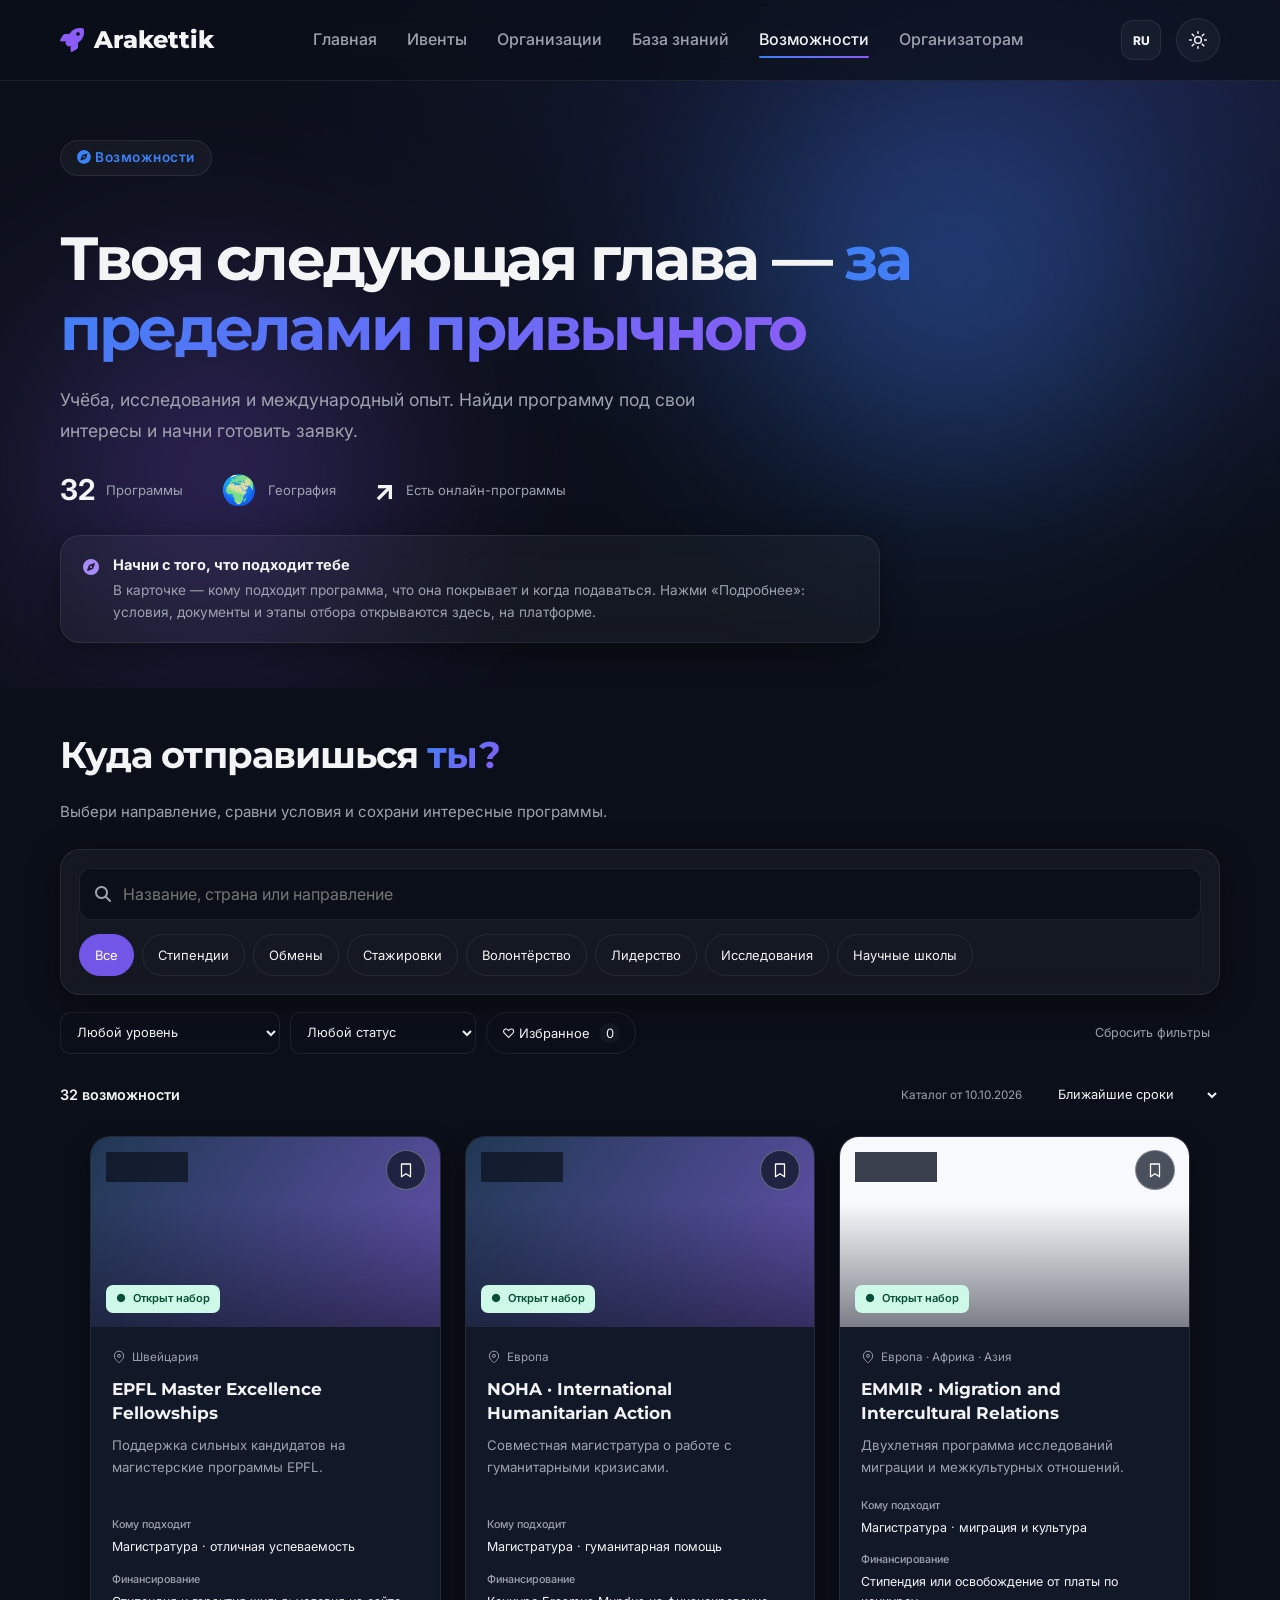
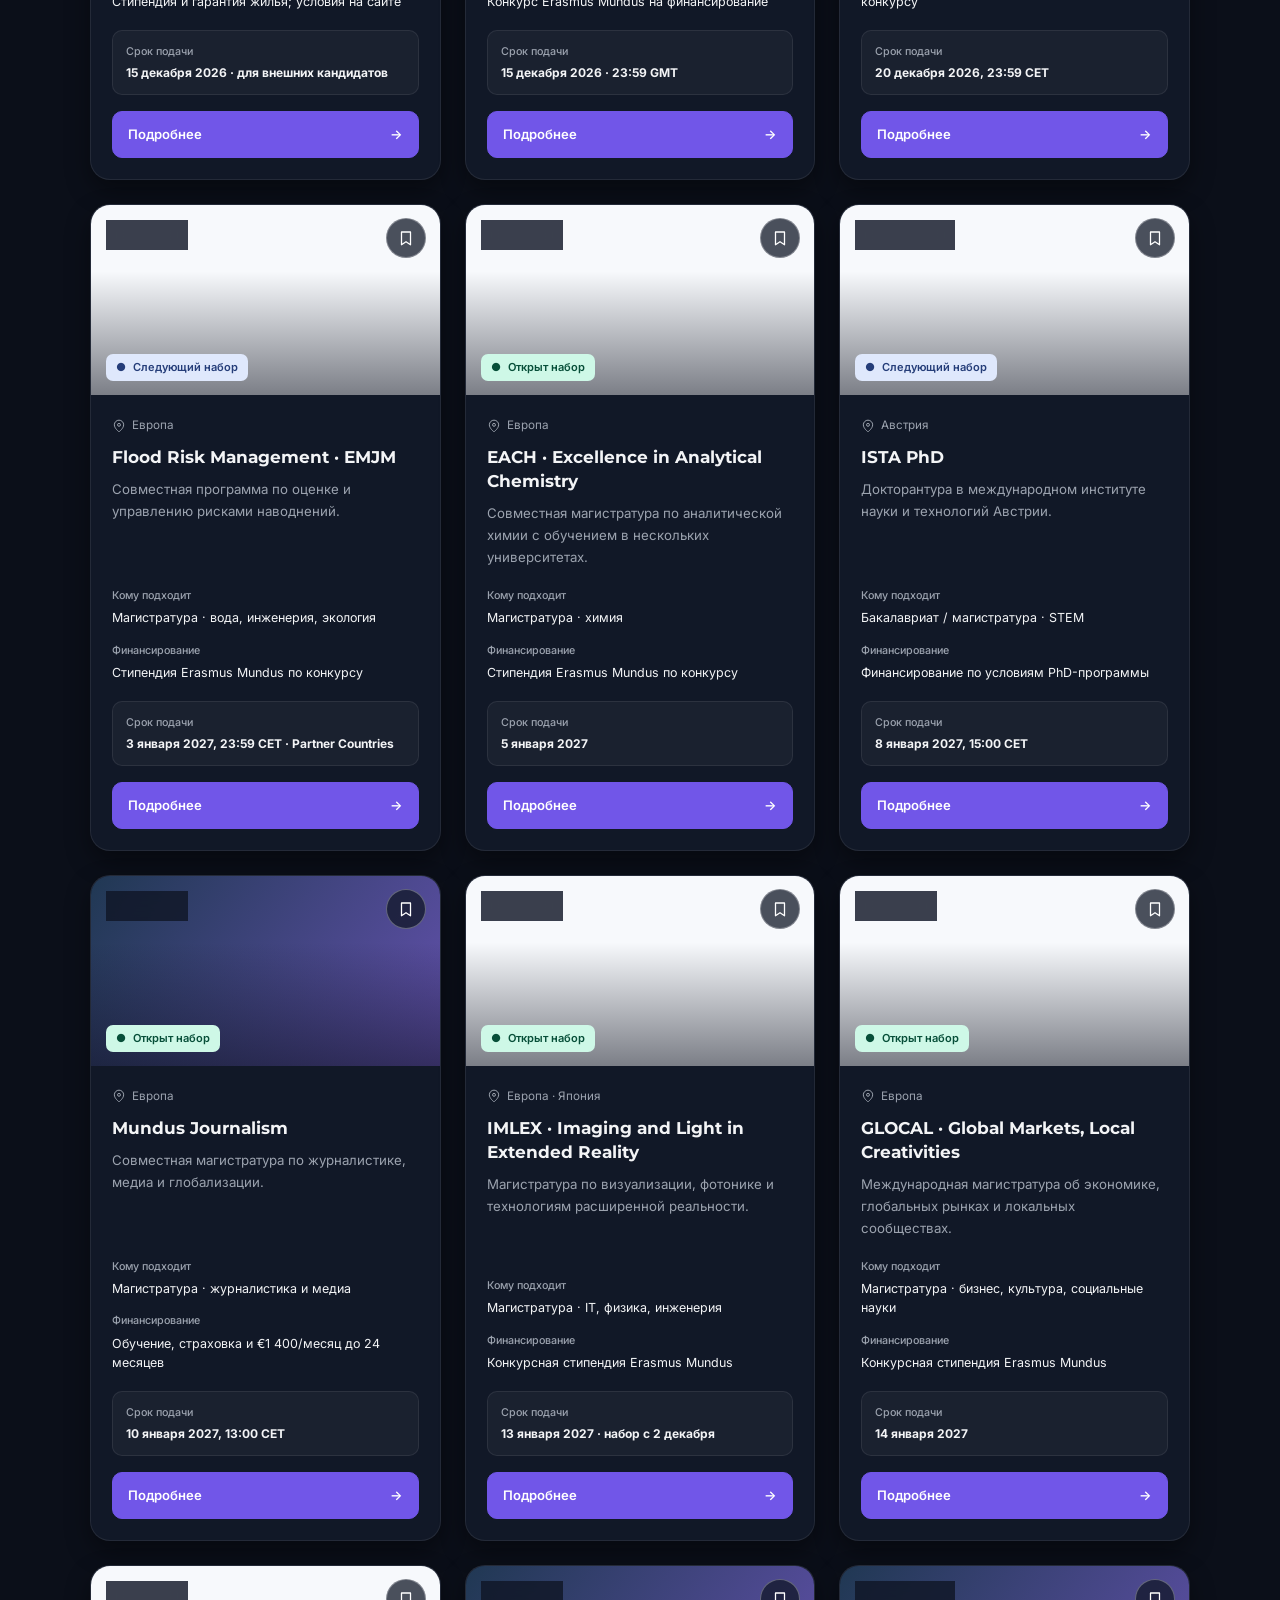
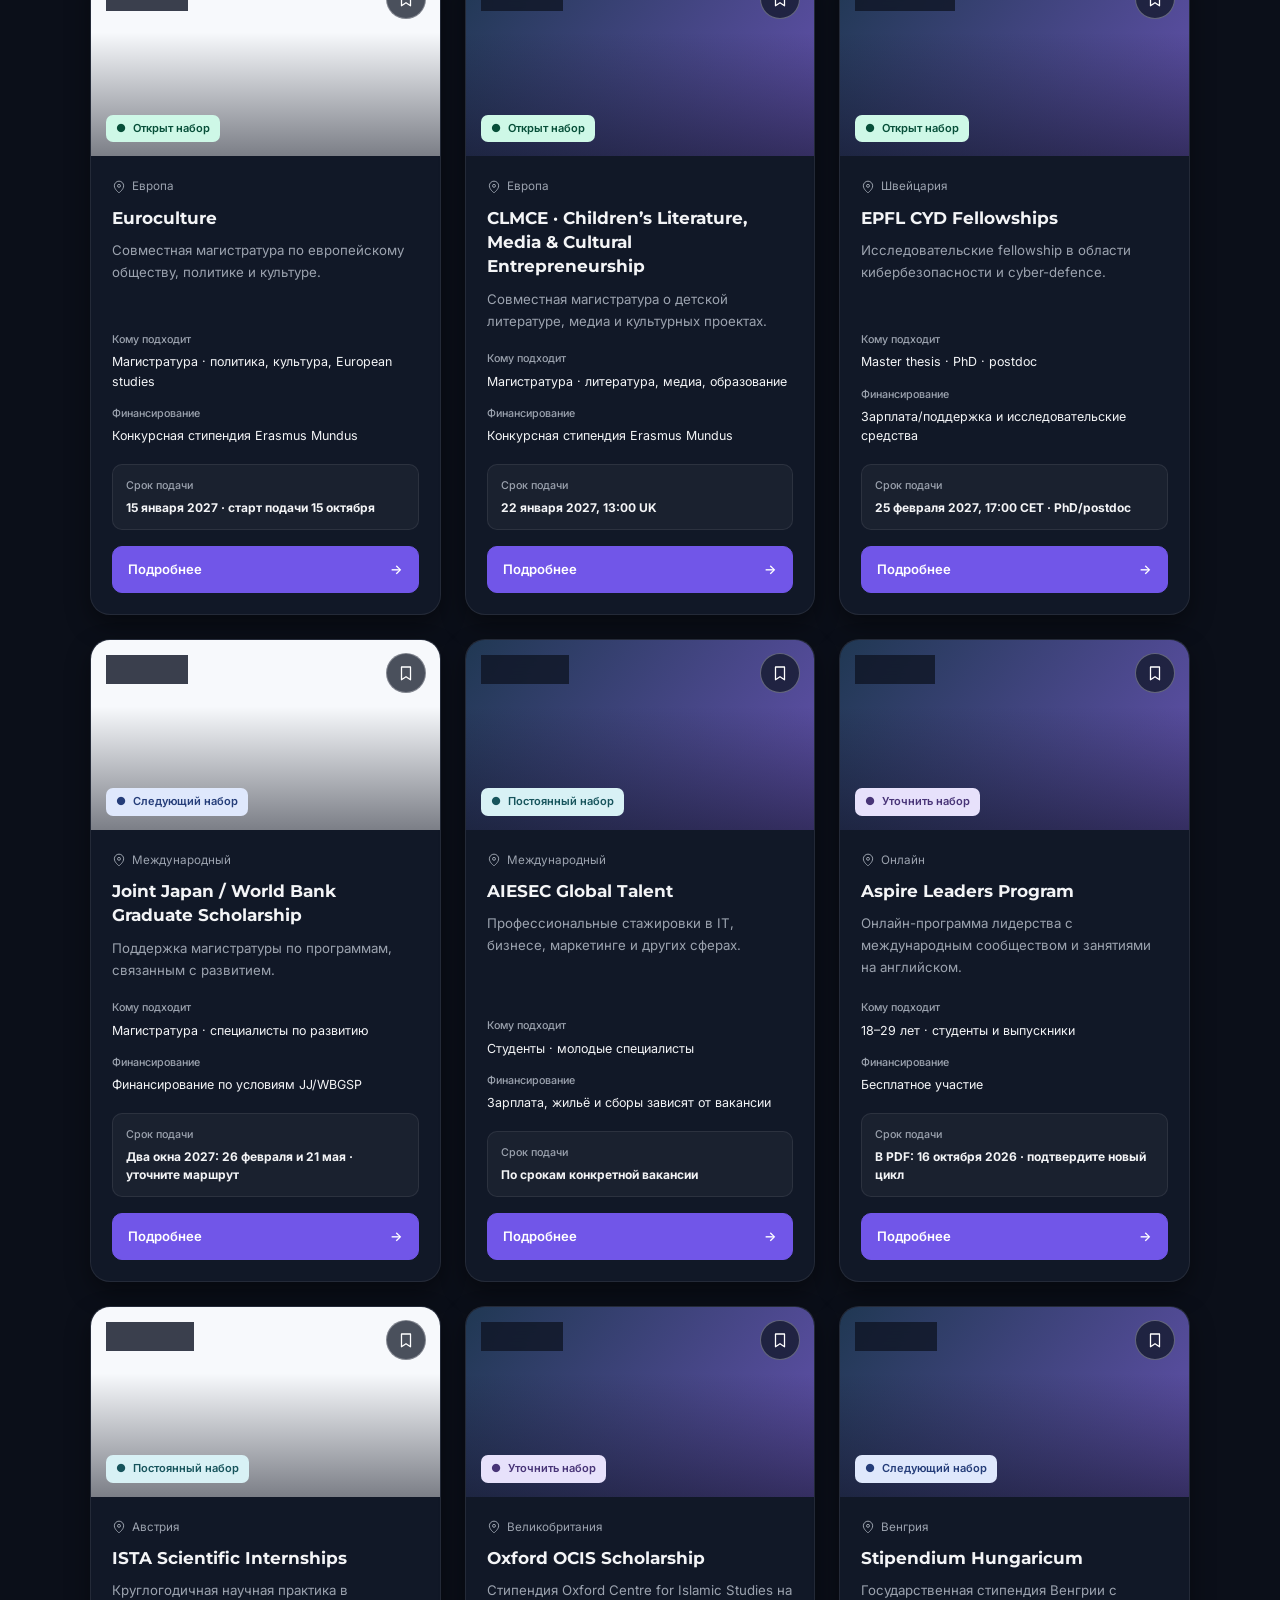
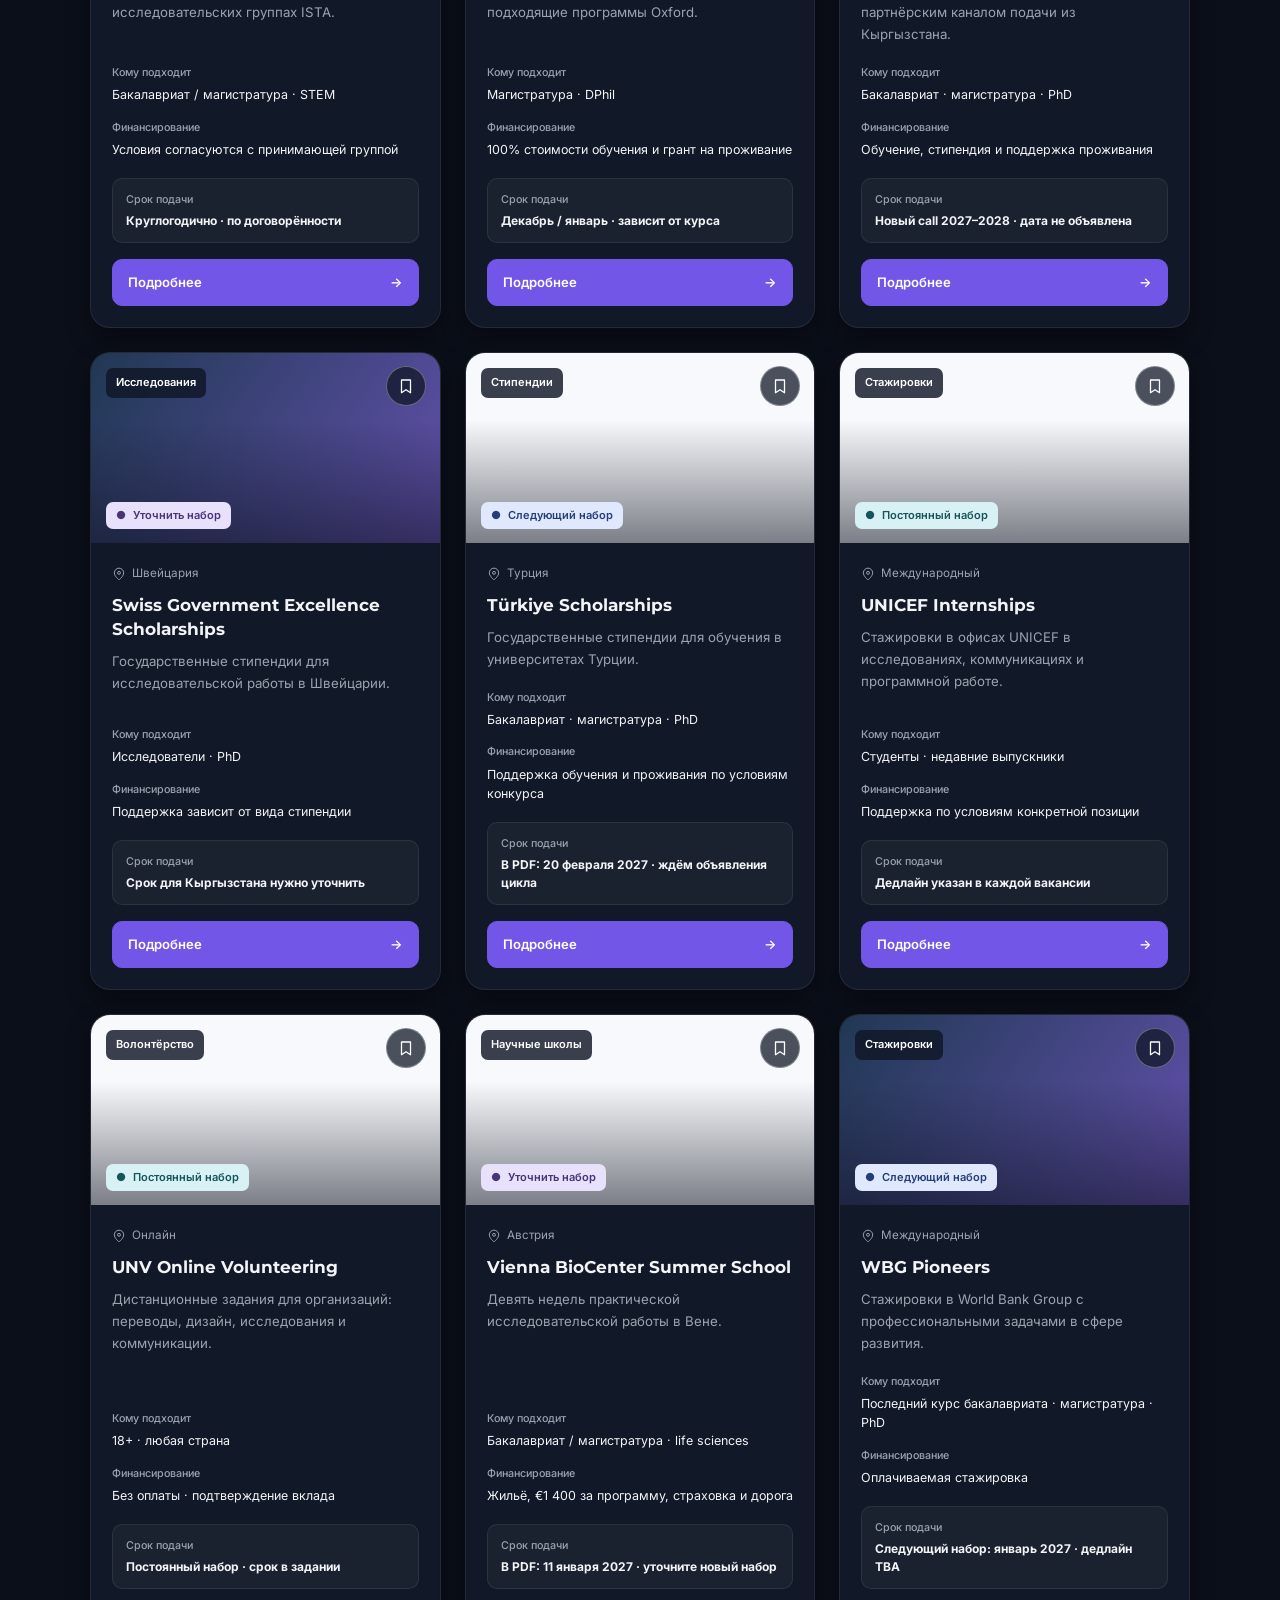
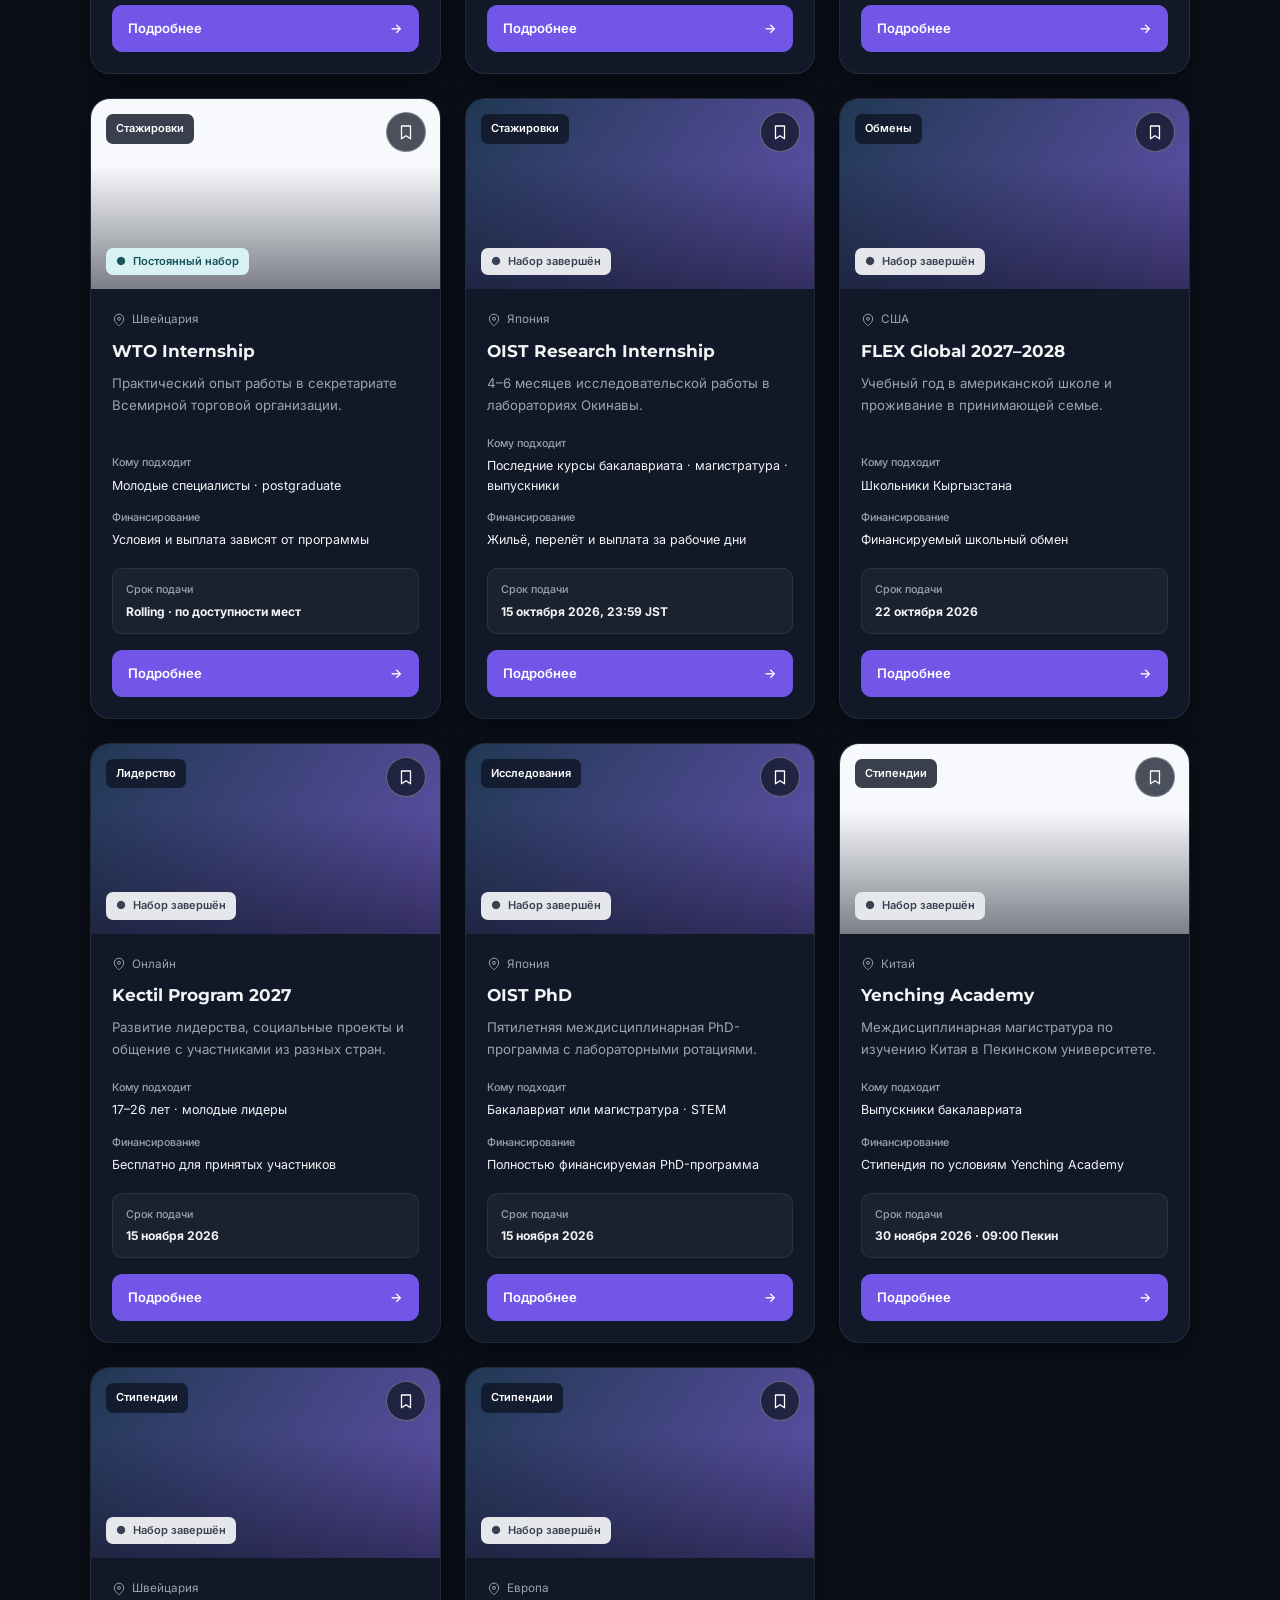
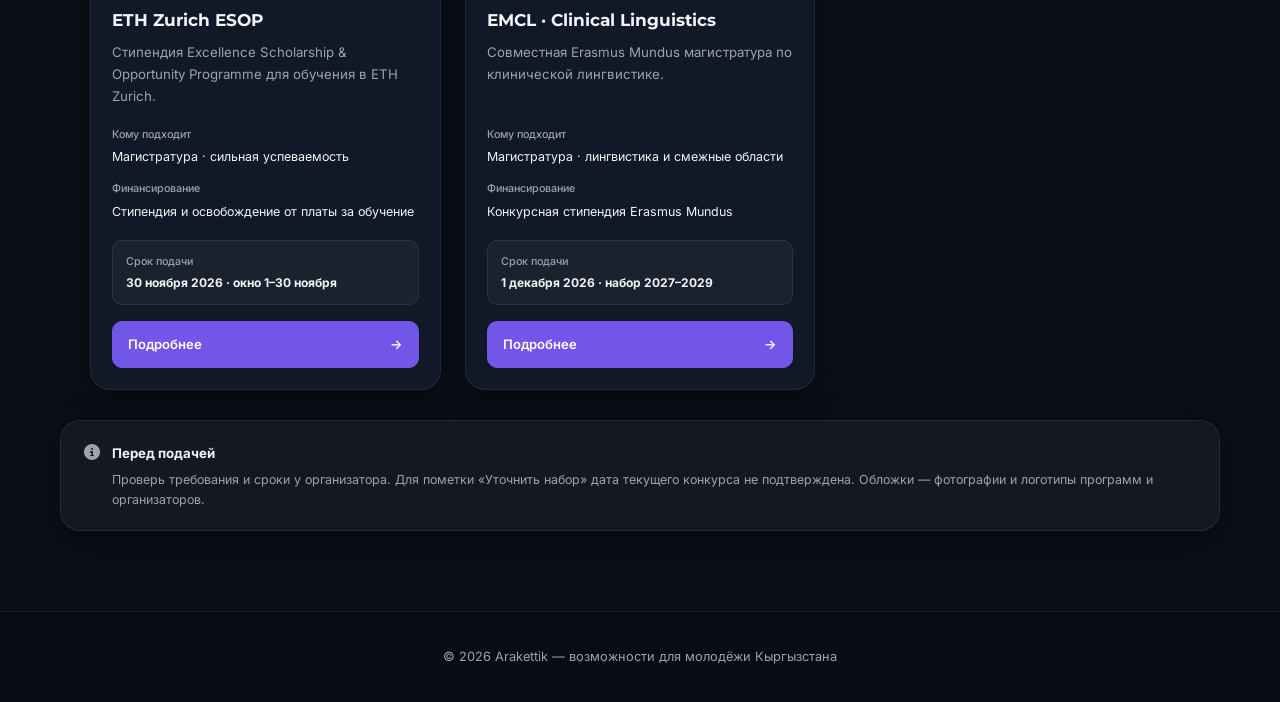
==== commit 74854df3: "Add files via upload" ====
--- a/opportunities.html
+++ b/opportunities.html
@@ -1,82 +1,84 @@
-<!DOCTYPE html>
-<html lang="ru" data-theme="dark">
-<head>
-    <meta charset="UTF-8">
-    <meta name="viewport" content="width=device-width, initial-scale=1.0">
-    <meta name="description" content="Arakettik — гранты, стипендии, обмены, стажировки и другие возможности для молодежи Кыргызстана.">
-    <title>Arakettik — Возможности</title>
-    <link rel="stylesheet" href="style.css">
-    <link rel="stylesheet" href="opportunities.css">
-    <link rel="stylesheet" href="https://cdnjs.cloudflare.com/ajax/libs/font-awesome/6.4.0/css/all.min.css">
-    <link rel="preconnect" href="https://fonts.googleapis.com">
-    <link rel="preconnect" href="https://fonts.gstatic.com" crossorigin>
-    <link href="https://fonts.googleapis.com/css2?family=Inter:wght@400;500;600&family=Montserrat:wght@700;800&display=swap" rel="stylesheet">
-</head>
-<body>
-<header class="header">
-    <div class="container header-container">
-        <a href="index.html" class="logo"><i class="fa-solid fa-rocket logo-icon"></i><span>Arakettik</span></a>
-        <nav class="nav-menu" id="menu">
-            <a href="index.html#about" class="nav-link" data-i18n="about">Главная</a>
-            <a href="index.html#events" class="nav-link" data-i18n="events">Ивенты</a>
-            <a href="index.html#organizations" class="nav-link" data-i18n="organizations">Организации</a>
-            <a href="index.html#hub" class="nav-link" data-i18n="knowledge">База знаний</a>
-            <a href="opportunities.html" class="nav-link active" data-i18n="opportunities">Возможности</a>
-            <a href="index.html#suggest" class="nav-link" data-i18n="organizers">Организаторам</a>
-        </nav>
-        <div class="header-controls">
-            <button id="languageToggle" class="language-btn" aria-label="Переключить язык">KG</button>
-            <button id="themeToggle" class="theme-btn" aria-label="Переключить тему"><i class="fa-solid fa-sun"></i></button>
-            <button id="menuToggle" class="menu-btn" aria-label="Открыть меню"><i class="fa-solid fa-bars"></i></button>
-        </div>
-    </div>
-</header>
-
-<main>
-    <section class="opportunities-hero">
-        <div class="glow-sphere sphere-1"></div>
-        <div class="glow-sphere sphere-2"></div>
-        <div class="container">
-            <span class="badge"><i class="fa-solid fa-compass"></i> <span data-i18n="opportunities">Возможности</span></span>
-            <h1 data-i18n="heroTitle">Гранты, стипендии и <span class="gradient-text">новые возможности</span></h1>
-            <p data-i18n="heroText">Подборка программ, которые могут быть интересны гражданам Кыргызстана: обучение, обмены, стажировки, волонтёрство и финансовая поддержка.</p>
-            <div class="opportunities-note glass-card">
-                <i class="fa-solid fa-shield-check"></i>
-                <div data-i18n="sourceNote"><strong>Мы не смешиваем всё подряд.</strong><span>В базу попадают программы с официальным источником или подтверждённой страницей программы. Перед подачей всегда проверяй условия на сайте организатора.</span></div>
-            </div>
-        </div>
-    </section>
-
-    <section class="section opportunities-section">
-        <div class="container">
-            <div class="section-header">
-                <h2 data-i18n="findTitle">Найди возможность <span class="gradient-text">под себя</span></h2>
-                <p data-i18n="findText">Фильтруй по типу, уровню и статусу набора.</p>
-            </div>
-
-            <div class="opportunities-toolbar glass-card">
-                <div class="opp-search"><i class="fa-solid fa-magnifying-glass"></i><input id="oppSearch" type="search" data-i18n-placeholder="search" placeholder="Поиск по названию, стране или направлению..."></div>
-                <div class="opp-filters" id="oppFilters">
-                    <button class="opp-filter active" data-filter="all" data-i18n="all">Все</button>
-                    <button class="opp-filter" data-filter="scholarship" data-i18n="scholarships">Стипендии</button>
-                    <button class="opp-filter" data-filter="exchange" data-i18n="exchanges">Обмены</button>
-                    <button class="opp-filter" data-filter="internship" data-i18n="internships">Стажировки</button>
-                    <button class="opp-filter" data-filter="volunteer" data-i18n="volunteering">Волонтёрство</button>
-                </div>
-            </div>
-
-            <div class="opp-status-row"><span id="oppCount">8 возможностей</span><span><i class="fa-solid fa-circle-check"></i> Обновлено 29.08.2026</span></div>
-            <div class="opportunities-grid" id="opportunitiesGrid"></div>
-
-            <div class="opportunities-disclaimer glass-card">
-                <i class="fa-solid fa-circle-info"></i>
-                <div data-i18n="disclaimer"><strong>Важно</strong><p>Дедлайн и eligibility могут меняться. Arakettik не принимает заявки и не гарантирует участие. Ссылка в карточке ведёт на официальный источник программы.</p></div>
-            </div>
-        </div>
-    </section>
-</main>
-
-<footer class="footer"><div class="container"><p data-i18n="footer">© 2026 Arakettik — платформа возможностей для молодежи Кыргызстана</p></div></footer>
-<script src="opportunities.js"></script>
-</body>
-</html>
+<!DOCTYPE html>
+<html lang="ru" data-theme="dark">
+<head>
+    <meta charset="UTF-8">
+    <meta name="viewport" content="width=device-width, initial-scale=1.0">
+    <meta name="description" content="Arakettik — гранты, стипендии, обмены, стажировки и другие возможности для молодежи Кыргызстана.">
+    <title>Arakettik — Возможности</title>
+    <link rel="stylesheet" href="style.css">
+    <link rel="stylesheet" href="opportunities.css">
+    <link rel="stylesheet" href="https://cdnjs.cloudflare.com/ajax/libs/font-awesome/6.4.0/css/all.min.css">
+    <link rel="preconnect" href="https://fonts.googleapis.com">
+    <link rel="preconnect" href="https://fonts.gstatic.com" crossorigin>
+    <link href="https://fonts.googleapis.com/css2?family=Inter:wght@400;500;600&family=Montserrat:wght@700;800&display=swap" rel="stylesheet">
+</head>
+<body>
+<header class="header">
+    <div class="container header-container">
+        <a href="index.html" class="logo"><i class="fa-solid fa-rocket logo-icon"></i><span>Arakettik</span></a>
+        <nav class="nav-menu" id="menu">
+            <a href="index.html#about" class="nav-link" data-i18n="about">Главная</a>
+            <a href="index.html#events" class="nav-link" data-i18n="events">Ивенты</a>
+            <a href="index.html#organizations" class="nav-link" data-i18n="organizations">Организации</a>
+            <a href="index.html#hub" class="nav-link" data-i18n="knowledge">База знаний</a>
+            <a href="opportunities.html" class="nav-link active" data-i18n="opportunities">Возможности</a>
+            <a href="index.html#suggest" class="nav-link" data-i18n="organizers">Организаторам</a>
+        </nav>
+        <div class="header-controls">
+            <button id="languageToggle" class="language-btn" aria-label="Переключить язык">KG</button>
+            <button id="themeToggle" class="theme-btn" aria-label="Переключить тему"><i class="fa-solid fa-sun"></i></button>
+            <button id="menuToggle" class="menu-btn" aria-label="Открыть меню"><svg viewBox="0 0 24 24" aria-hidden="true"><path d="M4 6h16M4 12h16M4 18h16"/></svg></button>
+        </div>
+    </div>
+</header>
+
+<main>
+    <section class="opportunities-hero">
+        <div class="glow-sphere sphere-1"></div>
+        <div class="glow-sphere sphere-2"></div>
+        <div class="container">
+            <span class="badge"><i class="fa-solid fa-compass"></i> <span data-i18n="opportunities">Возможности</span></span>
+            <h1 data-i18n="heroTitle">Гранты, стипендии и <span class="gradient-text">новые возможности</span></h1>
+            <p data-i18n="heroText">Подборка программ, которые могут быть интересны гражданам Кыргызстана: обучение, обмены, стажировки, волонтёрство и финансовая поддержка.</p>
+            <div class="opp-hero-stats"><div><strong id="oppTotal">32</strong><span data-i18n="programs">Программы</span></div><div><strong>🌍</strong><span data-i18n="countries">География</span></div><div><strong>↗</strong><span data-i18n="online">Есть онлайн-программы</span></div></div><div class="opportunities-note glass-card">
+                <i class="fa-solid fa-compass"></i>
+                <div data-i18n="sourceNote"><strong>Мы не смешиваем всё подряд.</strong><span>В базу попадают программы с официальным источником или подтверждённой страницей программы. Перед подачей всегда проверяй условия на сайте организатора.</span></div>
+            </div>
+        </div>
+    </section>
+
+    <section class="section opportunities-section">
+        <div class="container">
+            <div class="section-header">
+                <h2 data-i18n="findTitle">Найди возможность <span class="gradient-text">под себя</span></h2>
+                <p data-i18n="findText">Фильтруй по типу, уровню и статусу набора.</p>
+            </div>
+
+            <div class="opportunities-toolbar glass-card">
+                <div class="opp-search"><i class="fa-solid fa-magnifying-glass"></i><input id="oppSearch" type="search" data-i18n-placeholder="search" placeholder="Поиск по названию, стране или направлению..."></div>
+                <div class="opp-filters" id="oppFilters" aria-label="Тип программы">
+                    <button class="opp-filter active" data-filter="all" data-i18n="all">Все</button>
+                    <button class="opp-filter" data-filter="scholarship" data-i18n="scholarships">Стипендии</button>
+                    <button class="opp-filter" data-filter="exchange" data-i18n="exchanges">Обмены</button>
+                    <button class="opp-filter" data-filter="internship" data-i18n="internships">Стажировки</button>
+                    <button class="opp-filter" data-filter="volunteer" data-i18n="volunteering">Волонтёрство</button><button class="opp-filter" data-filter="leadership" data-i18n="leadership">Лидерство</button><button class="opp-filter" data-filter="research" data-i18n="research">Исследования</button><button class="opp-filter" data-filter="school" data-i18n="school">Научные школы</button>
+                </div>
+            </div>
+
+            <div class="opp-refine"><select id="oppLevel" aria-label="Уровень"><option value="" data-i18n="allLevels">Любой уровень</option><option value="school" data-i18n="schoolLevel">Школьникам</option><option value="bachelor" data-i18n="bachelorLevel">Бакалавриат</option><option value="master" data-i18n="masterLevel">Магистратура</option><option value="phd" data-i18n="phdLevel">PhD / исследования</option><option value="youth" data-i18n="youthLevel">Молодым специалистам</option></select><select id="oppStatus" aria-label="Статус"><option value="" data-i18n="allStatus">Любой статус</option><option value="open" data-i18n="open">Открыт набор</option><option value="urgent" data-i18n="urgent">Скоро дедлайн</option><option value="upcoming" data-i18n="upcoming">Следующий набор</option><option value="rolling" data-i18n="rolling">Постоянный набор</option><option value="check" data-i18n="check">Уточнить набор</option><option value="closed" data-i18n="closed">Набор завершён</option></select><button id="oppSaved" class="opp-filter" aria-pressed="false">♡ Избранное</button><button id="oppReset" class="opp-reset" data-i18n="reset">Сбросить фильтры</button></div>
+<div class="opp-status-row"><span id="oppCount" role="status" aria-live="polite"></span><span data-i18n="published">Каталог от 10.10.2026</span><select id="oppSort" aria-label="Сортировка"><option value="deadline" data-i18n="sortDeadline">Ближайшие сроки</option><option value="name" data-i18n="sortName">По названию</option></select></div>
+            <div class="opportunities-grid" id="opportunitiesGrid"></div><noscript><p>Для поиска и просмотра каталога включите JavaScript в браузере.</p></noscript>
+
+            <div class="opportunities-disclaimer glass-card">
+                <i class="fa-solid fa-circle-info"></i>
+                <div data-i18n="disclaimer"><strong>Важно</strong><p>Дедлайн и eligibility могут меняться. Arakettik не принимает заявки и не гарантирует участие. Ссылка в карточке ведёт на официальный источник программы.</p></div>
+            </div>
+        </div>
+    </section>
+</main>
+
+<footer class="footer"><div class="container"><p data-i18n="footer">© 2026 Arakettik — платформа возможностей для молодежи Кыргызстана</p></div></footer>
+<dialog id="oppDialog" aria-labelledby="oppDialogTitle"><button class="opp-dialog-close" aria-label="Закрыть">×</button><div class="opp-dialog-content"></div></dialog><script src="opportunities-data.js"></script><script src="opportunities-images.js"></script><script src="opportunities-details.js"></script><script src="opportunities.js"></script>
+</body>
+</html>
+
--- a/style.css
+++ b/style.css
@@ -1,2251 +1,2251 @@
-/* ==========================================================================
-   1. ПЕРЕМЕННЫЕ И СБРОС СТИЛЕЙ (CSS VARIABLES & BASE STYLES)
-   ========================================================================== */
-
-/* Переменные для Темной темы (По умолчанию) */
-[data-theme="dark"] {
-    --bg-color: #0b0f19;
-    --text-color: #f3f4f6;
-    --text-muted: #9ca3af;
-    --glass-bg: rgba(255, 255, 255, 0.04);
-    --glass-border: rgba(255, 255, 255, 0.08);
-    --glass-shadow: rgba(0, 0, 0, 0.4);
-    --header-bg: rgba(11, 15, 25, 0.7);
-    --modal-bg: #111827;
-    
-    /* Цветовая палитра категорий */
-    --clr-primary: #3b82f6;     /* Синий - Вебинары */
-    --clr-purple: #8b5cf6;      /* Фиолетовый - Дебаты / ООН */
-    --clr-green: #10b981;       /* Зеленый - Экология */
-    --clr-red: #ef4444;         /* Красный - Волонтерство */
-    --clr-yellow: #f59e0b;      /* Желтый - Акценты */
-}
-
-/* Переменные для Светлой темы */
-[data-theme="light"] {
-    --bg-color: #f8fafc;
-    --text-color: #0f172a;
-    --text-muted: #64748b;
-    --glass-bg: rgba(255, 255, 255, 0.7);
-    --glass-border: rgba(15, 23, 42, 0.08);
-    --glass-shadow: rgba(15, 23, 42, 0.05);
-    --header-bg: rgba(248, 250, 252, 0.8);
-    --modal-bg: #ffffff;
-    
-    --clr-primary: #2563eb;
-    --clr-purple: #7c3aed;
-    --clr-green: #059669;
-    --clr-red: #dc2626;
-    --clr-yellow: #d97706;
-}
-
-/* Общий сброс дефолтных стилей браузера */
-* {
-    margin: 0;
-    padding: 0;
-    box-sizing: border-box;
-    scroll-behavior: smooth;
-}
-
-body {
-    font-family: 'Inter', sans-serif;
-    background-color: var(--bg-color);
-    color: var(--text-color);
-    overflow-x: hidden;
-    transition: background-color 0.4s ease, color 0.4s ease;
-    line-height: 1.6;
-}
-
-.container {
-    width: 100%;
-    max-width: 1200px;
-    margin: 0 auto;
-    padding: 0 20px;
-}
-
-/* Глобальные стили для секций */
-.section {
-    padding: 100px 0;
-}
-
-.section-header {
-    text-align: center;
-    margin-bottom: 50px;
-}
-
-.section-header h2 {
-    font-family: 'Montserrat', sans-serif;
-    font-size: 2.5rem;
-    margin-bottom: 15px;
-}
-
-.section-header p {
-    color: var(--text-muted);
-    font-size: 1.1rem;
-}
-
-/* Градиентный текст */
-.gradient-text {
-    background: linear-gradient(135deg, var(--clr-primary), var(--clr-purple));
-    -webkit-background-clip: text;
-    -webkit-text-fill-color: transparent;
-}
-
-/* Элементы цвета текста */
-.text-green { color: var(--clr-green); }
-.text-purple { color: var(--clr-purple); }
-.text-blue { color: var(--clr-primary); }
-
-/* ==========================================================================
-   2. СТИЛЬ GLASSMORPHISM (КОМПОНЕНТЫ)
-   ========================================================================== */
-.glass-card {
-    background: var(--glass-bg);
-    border: 1px solid var(--glass-border);
-    backdrop-filter: blur(12px);
-    -webkit-backdrop-filter: blur(12px);
-    border-radius: 20px;
-    box-shadow: 0 8px 32px 0 var(--glass-shadow);
-    transition: transform 0.3s ease, box-shadow 0.3s ease, border-color 0.3s ease;
-}
-
-/* ==========================================================================
-   3. НАВИГАЦИЯ (HEADER)
-   ========================================================================== */
-.header {
-    position: fixed;
-    top: 0;
-    left: 0;
-    width: 100%;
-    z-index: 1000;
-    background: var(--header-bg);
-    backdrop-filter: blur(12px);
-    -webkit-backdrop-filter: blur(12px);
-    border-bottom: 1px solid var(--glass-border);
-    transition: background-color 0.4s ease;
-}
-
-.header-container {
-    display: flex;
-    justify-content: space-between;
-    align-items: center;
-    height: 80px;
-}
-
-.logo {
-    display: flex;
-    align-items: center;
-    gap: 10px;
-    font-family: 'Montserrat', sans-serif;
-    font-size: 1.5rem;
-    font-weight: 800;
-    color: var(--text-color);
-    text-decoration: none;
-}
-
-.logo-icon {
-    color: var(--clr-purple);
-    animation: pulse 2s infinite alternate;
-}
-
-.nav-menu {
-    display: flex;
-    gap: 30px;
-}
-
-.nav-link {
-    color: var(--text-muted);
-    text-decoration: none;
-    font-weight: 500;
-    transition: color 0.3s ease;
-    position: relative;
-    padding: 5px 0;
-}
-
-.nav-link:hover, .nav-link.active {
-    color: var(--text-color);
-}
-
-.nav-link.active::after {
-    content: '';
-    position: absolute;
-    bottom: 0;
-    left: 0;
-    width: 100%;
-    height: 2px;
-    background: linear-gradient(90deg, var(--clr-primary), var(--clr-purple));
-    border-radius: 2px;
-}
-
-.header-controls {
-    display: flex;
-    align-items: center;
-    gap: 15px;
-}
-
-.theme-btn, .menu-btn {
-    background: var(--glass-bg);
-    border: 1px solid var(--glass-border);
-    color: var(--text-color);
-    width: 44px;
-    height: 44px;
-    border-radius: 50%;
-    cursor: pointer;
-    display: flex;
-    justify-content: center;
-    align-items: center;
-    font-size: 1.1rem;
-    transition: background 0.3s ease, transform 0.2s ease;
-}
-
-.theme-btn:hover, .menu-btn:hover {
-    background: var(--glass-border);
-    transform: scale(1.05);
-}
-
-.menu-btn {
-    display: none;
-}
-
-/* ==========================================================================
-   4. ГЛАВНЫЙ ЭКРАН (HERO SECTION)
-   ========================================================================== */
-.hero-section {
-    position: relative;
-    padding: 180px 0 100px 0;
-    overflow: hidden;
-}
-
-.hero-container {
-    display: grid;
-    grid-template-columns: 1.2fr 0.8fr;
-    gap: 50px;
-    align-items: center;
-}
-
-.glow-sphere {
-    position: absolute;
-    border-radius: 50%;
-    filter: blur(120px);
-    z-index: -1;
-    opacity: 0.4;
-}
-
-[data-theme="light"] .glow-sphere {
-    opacity: 0.15;
-}
-
-.sphere-1 {
-    top: 10%;
-    right: 10%;
-    width: 400px;
-    height: 400px;
-    background: var(--clr-primary);
-}
-
-.sphere-2 {
-    bottom: 10%;
-    left: 5%;
-    width: 300px;
-    height: 300px;
-    background: var(--clr-purple);
-}
-
-.badge {
-    display: inline-block;
-    padding: 6px 16px;
-    background: var(--glass-bg);
-    border: 1px solid var(--glass-border);
-    border-radius: 50px;
-    font-size: 0.85rem;
-    font-weight: 600;
-    letter-spacing: 0.5px;
-    margin-bottom: 25px;
-    color: var(--clr-primary);
-}
-
-.hero-content h1 {
-    font-family: 'Montserrat', sans-serif;
-    font-size: 3.5rem;
-    line-height: 1.2;
-    margin-bottom: 25px;
-    font-weight: 800;
-}
-
-.hero-content p {
-    font-size: 1.2rem;
-    color: var(--text-muted);
-    margin-bottom: 40px;
-    max-width: 600px;
-}
-
-.hero-btns {
-    display: flex;
-    gap: 20px;
-}
-
-.btn {
-    display: inline-flex;
-    align-items: center;
-    justify-content: center;
-    padding: 14px 28px;
-    border-radius: 14px;
-    font-weight: 600;
-    text-decoration: none;
-    transition: transform 0.2s cubic-bezier(0.175, 0.885, 0.32, 1.275), box-shadow 0.2s ease;
-    cursor: pointer;
-    font-size: 1rem;
-    font-family: inherit;
-}
-
-.btn:active {
-    transform: scale(0.98);
-}
-
-.btn-primary {
-    background: linear-gradient(135deg, var(--clr-primary), var(--clr-purple));
-    color: #ffffff;
-    border: none;
-    box-shadow: 0 4px 20px rgba(59, 130, 246, 0.3);
-}
-
-.btn-primary:hover {
-    transform: translateY(-3px);
-    box-shadow: 0 8px 25px rgba(59, 130, 246, 0.5);
-}
-
-.btn-secondary {
-    background: var(--glass-bg);
-    border: 1px solid var(--glass-border);
-    color: var(--text-color);
-}
-
-.btn-secondary:hover {
-    background: var(--glass-border);
-    transform: translateY(-3px);
-}
-
-.btn-block {
-    display: flex;
-    width: 100%;
-}
-
-.hero-mockup {
-    padding: 25px;
-    border-color: rgba(255, 255, 255, 0.15);
-}
-
-.mockup-header {
-    display: flex;
-    gap: 8px;
-    margin-bottom: 30px;
-}
-
-.dot {
-    width: 12px;
-    height: 12px;
-    border-radius: 50%;
-}
-
-.dot.red { background: var(--clr-red); }
-.dot.yellow { background: var(--clr-yellow); }
-.dot.green { background: var(--clr-green); }
-
-.mockup-body {
-    text-align: center;
-    padding: 20px 0;
-}
-
-.mockup-icon {
-    font-size: 3.5rem;
-    color: var(--clr-yellow);
-    margin-bottom: 20px;
-}
-
-.mockup-body h3 {
-    font-family: 'Montserrat', sans-serif;
-    font-size: 1.5rem;
-    margin-bottom: 12px;
-}
-
-.mockup-body p {
-    color: var(--text-muted);
-    font-size: 0.95rem;
-    margin-bottom: 30px;
-}
-
-.bot-link {
-    display: inline-flex;
-    align-items: center;
-    gap: 10px;
-    background: #24A1DE;
-    color: white;
-    padding: 12px 24px;
-    border-radius: 12px;
-    text-decoration: none;
-    font-weight: 600;
-    transition: transform 0.2s ease, box-shadow 0.2s ease;
-}
-
-.bot-link:hover {
-    transform: translateY(-2px);
-    box-shadow: 0 5px 15px rgba(36, 161, 222, 0.4);
-}
-
-/* ==========================================================================
-   5. ИВЕНТЫ: ПОИСК, ФИЛЬТРЫ И КАРТОЧКИ (EVENTS)
-   ========================================================================== */
-.filter-wrapper {
-    padding: 20px;
-    display: flex;
-    flex-direction: column;
-    gap: 20px;
-    margin-bottom: 40px;
-}
-
-.search-box {
-    position: relative;
-    width: 100%;
-}
-
-.search-icon {
-    position: absolute;
-    left: 20px;
-    top: 50%;
-    transform: translateY(-50%);
-    color: var(--text-muted);
-}
-
-.search-box input {
-    width: 100%;
-    padding: 16px 16px 16px 50px;
-    background: rgba(0, 0, 0, 0.2);
-    border: 1px solid var(--glass-border);
-    border-radius: 14px;
-    color: var(--text-color);
-    font-family: inherit;
-    font-size: 1rem;
-    outline: none;
-    transition: border-color 0.3s ease;
-}
-
-[data-theme="light"] .search-box input {
-    background: rgba(255, 255, 255, 0.5);
-}
-
-.search-box input:focus {
-    border-color: var(--clr-primary);
-}
-
-.filter-buttons {
-    display: flex;
-    flex-wrap: wrap;
-    gap: 10px;
-}
-
-.filter-btn {
-    padding: 10px 20px;
-    background: var(--glass-bg);
-    border: 1px solid var(--glass-border);
-    border-radius: 10px;
-    color: var(--text-muted);
-    cursor: pointer;
-    font-weight: 500;
-    font-family: inherit;
-    transition: all 0.3s ease;
-}
-
-.filter-btn:hover, .filter-btn.active {
-    background: var(--text-color);
-    color: var(--bg-color);
-    border-color: var(--text-color);
-}
-
-.events-grid {
-    display: grid;
-    grid-template-columns: repeat(auto-fill, minmax(340px, 1fr));
-    gap: 30px;
-}
-
-.event-card {
-    display: flex;
-    flex-direction: column;
-    height: 100%;
-    overflow: hidden;
-}
-
-.event-card:hover {
-    transform: translateY(-5px);
-    border-color: rgba(255, 255, 255, 0.2);
-}
-
-.event-badge-row {
-    padding: 25px 25px 0 25px;
-    display: flex;
-    justify-content: space-between;
-    align-items: center;
-}
-
-.cat-tag {
-    font-size: 0.75rem;
-    font-weight: 600;
-    padding: 4px 12px;
-    border-radius: 50px;
-    text-transform: uppercase;
-}
-
-.cat-volunteering { background: rgba(239, 68, 68, 0.15); color: var(--clr-red); }
-.cat-webinars { background: rgba(59, 130, 246, 0.15); color: var(--clr-primary); }
-.cat-eco { background: rgba(16, 185, 129, 0.15); color: var(--clr-green); }
-
-.event-date {
-    font-size: 0.85rem;
-    color: var(--text-muted);
-}
-
-.event-body {
-    padding: 20px 25px;
-    flex-grow: 1;
-}
-
-.event-body h3 {
-    font-family: 'Montserrat', sans-serif;
-    font-size: 1.3rem;
-    margin-bottom: 12px;
-}
-
-.event-body p {
-    color: var(--text-muted);
-    font-size: 0.95rem;
-    display: -webkit-box;
-    -webkit-line-clamp: 3;
-    -webkit-box-orient: vertical;
-    overflow: hidden;
-}
-
-.event-footer {
-    padding: 0 25px 25px 25px;
-}
-
-
-
-/* ============================================================================
-   6. ОРГАНИЗАЦИИ: ПОИСК, РЕГИОНЫ, КАРТОЧКИ И ДЕТАЛЬНАЯ ИНФОРМАЦИЯ
-   ============================================================================ */
-.organizations-section {
-    position: relative;
-}
-
-.section-eyebrow {
-    display: inline-flex;
-    align-items: center;
-    gap: 8px;
-    margin-bottom: 16px;
-    padding: 7px 13px;
-    border: 1px solid var(--glass-border);
-    border-radius: 999px;
-    background: var(--glass-bg);
-    color: var(--clr-purple);
-    font-size: 0.82rem;
-    font-weight: 700;
-    text-transform: uppercase;
-    letter-spacing: 0.06em;
-}
-
-.organizations-toolbar {
-    display: grid;
-    grid-template-columns: minmax(0, 1fr) 260px;
-    gap: 16px;
-    padding: 18px;
-    margin-bottom: 18px;
-}
-
-.organization-region-select label {
-    display: block;
-    margin-bottom: 7px;
-    color: var(--text-muted);
-    font-size: 0.82rem;
-    font-weight: 600;
-}
-
-.organization-region-select select {
-    width: 100%;
-    min-height: 52px;
-    padding: 0 16px;
-    border: 1px solid var(--glass-border);
-    border-radius: 14px;
-    outline: none;
-    background: var(--glass-bg);
-    color: var(--text-color);
-    font: inherit;
-    cursor: pointer;
-}
-
-.organization-region-pills {
-    display: flex;
-    flex-wrap: wrap;
-    gap: 9px;
-    margin-bottom: 22px;
-}
-
-.region-pill {
-    padding: 9px 15px;
-    border: 1px solid var(--glass-border);
-    border-radius: 999px;
-    background: var(--glass-bg);
-    color: var(--text-muted);
-    font: inherit;
-    font-size: 0.88rem;
-    font-weight: 600;
-    cursor: pointer;
-    transition: 0.25s ease;
-}
-
-.region-pill:hover,
-.region-pill.active {
-    color: #fff;
-    border-color: transparent;
-    background: linear-gradient(135deg, var(--clr-primary), var(--clr-purple));
-    transform: translateY(-1px);
-}
-
-.organization-results-meta {
-    display: flex;
-    justify-content: space-between;
-    gap: 20px;
-    margin-bottom: 18px;
-    color: var(--text-muted);
-    font-size: 0.88rem;
-}
-
-.organization-results-meta > span:first-child {
-    color: var(--text-color);
-    font-weight: 700;
-}
-
-.organizations-grid {
-    display: grid;
-    grid-template-columns: repeat(3, minmax(0, 1fr));
-    gap: 22px;
-}
-
-.organization-card {
-    min-width: 0;
-    padding: 24px;
-    display: flex;
-    flex-direction: column;
-    min-height: 330px;
-    overflow: hidden;
-}
-
-.organization-card:hover {
-    transform: translateY(-6px);
-    border-color: rgba(139, 92, 246, 0.4);
-    box-shadow: 0 18px 45px var(--glass-shadow);
-}
-
-.organization-card-top,
-.organization-card-footer {
-    display: flex;
-    align-items: center;
-    justify-content: space-between;
-    gap: 12px;
-}
-
-.organization-card-icon,
-.organization-detail-icon {
-    display: flex;
-    align-items: center;
-    justify-content: center;
-    flex: 0 0 auto;
-    width: 52px;
-    height: 52px;
-    border: 1px solid rgba(139, 92, 246, 0.25);
-    border-radius: 15px;
-    background: linear-gradient(135deg, rgba(59,130,246,0.14), rgba(139,92,246,0.18));
-    color: var(--clr-purple);
-    font-size: 1.3rem;
-}
-
-.organization-region-badge,
-.organization-region-label {
-    padding: 5px 10px;
-    border-radius: 999px;
-    background: var(--glass-bg);
-    color: var(--clr-primary);
-    font-size: 0.72rem;
-    font-weight: 700;
-}
-
-.organization-card h3 {
-    margin: 22px 0 10px;
-    font-family: 'Montserrat', sans-serif;
-    font-size: 1.18rem;
-    line-height: 1.3;
-}
-
-.organization-description {
-    flex: 1;
-    color: var(--text-muted);
-    font-size: 0.92rem;
-    line-height: 1.65;
-}
-
-.organization-tags {
-    display: flex;
-    flex-wrap: wrap;
-    gap: 7px;
-    margin: 18px 0;
-}
-
-.organization-tags span {
-    padding: 5px 9px;
-    border: 1px solid var(--glass-border);
-    border-radius: 7px;
-    color: var(--text-muted);
-    font-size: 0.72rem;
-}
-
-.organization-card-footer {
-    padding-top: 15px;
-    border-top: 1px solid var(--glass-border);
-}
-
-.organization-card-footer > span {
-    min-width: 0;
-    overflow: hidden;
-    color: var(--text-muted);
-    font-size: 0.78rem;
-    text-overflow: ellipsis;
-    white-space: nowrap;
-}
-
-.organization-card-footer > span i {
-    color: var(--clr-green);
-    margin-right: 4px;
-}
-
-.organizations-empty {
-    grid-column: 1 / -1;
-    padding: 60px 30px;
-    text-align: center;
-}
-
-.organizations-empty-icon {
-    width: 64px;
-    height: 64px;
-    margin: 0 auto 18px;
-    display: flex;
-    align-items: center;
-    justify-content: center;
-    border-radius: 20px;
-    background: var(--glass-bg);
-    color: var(--clr-primary);
-    font-size: 1.4rem;
-}
-
-.organizations-empty h3 {
-    margin-bottom: 8px;
-    font-family: 'Montserrat', sans-serif;
-}
-
-.organizations-empty p {
-    color: var(--text-muted);
-}
-
-.organization-modal-content {
-    max-width: 920px;
-}
-
-.organization-detail-head {
-    display: grid;
-    grid-template-columns: auto 1fr;
-    gap: 22px;
-    align-items: start;
-    margin-bottom: 30px;
-    padding-bottom: 25px;
-    border-bottom: 1px solid var(--glass-border);
-}
-
-.organization-detail-head h2 {
-    margin: 9px 0 10px;
-    font-family: 'Montserrat', sans-serif;
-    font-size: 2rem;
-    line-height: 1.2;
-}
-
-.organization-detail-head p {
-    color: var(--text-muted);
-    line-height: 1.7;
-}
-
+/* ==========================================================================
+   1. ПЕРЕМЕННЫЕ И СБРОС СТИЛЕЙ (CSS VARIABLES & BASE STYLES)
+   ========================================================================== */
+
+/* Переменные для Темной темы (По умолчанию) */
+[data-theme="dark"] {
+    --bg-color: #0b0f19;
+    --text-color: #f3f4f6;
+    --text-muted: #9ca3af;
+    --glass-bg: rgba(255, 255, 255, 0.04);
+    --glass-border: rgba(255, 255, 255, 0.08);
+    --glass-shadow: rgba(0, 0, 0, 0.4);
+    --header-bg: rgba(11, 15, 25, 0.7);
+    --modal-bg: #111827;
+    
+    /* Цветовая палитра категорий */
+    --clr-primary: #3b82f6;     /* Синий - Вебинары */
+    --clr-purple: #8b5cf6;      /* Фиолетовый - Дебаты / ООН */
+    --clr-green: #10b981;       /* Зеленый - Экология */
+    --clr-red: #ef4444;         /* Красный - Волонтерство */
+    --clr-yellow: #f59e0b;      /* Желтый - Акценты */
+}
+
+/* Переменные для Светлой темы */
+[data-theme="light"] {
+    --bg-color: #f8fafc;
+    --text-color: #0f172a;
+    --text-muted: #64748b;
+    --glass-bg: rgba(255, 255, 255, 0.7);
+    --glass-border: rgba(15, 23, 42, 0.08);
+    --glass-shadow: rgba(15, 23, 42, 0.05);
+    --header-bg: rgba(248, 250, 252, 0.8);
+    --modal-bg: #ffffff;
+    
+    --clr-primary: #2563eb;
+    --clr-purple: #7c3aed;
+    --clr-green: #059669;
+    --clr-red: #dc2626;
+    --clr-yellow: #d97706;
+}
+
+/* Общий сброс дефолтных стилей браузера */
+* {
+    margin: 0;
+    padding: 0;
+    box-sizing: border-box;
+    scroll-behavior: smooth;
+}
+
+body {
+    font-family: 'Inter', sans-serif;
+    background-color: var(--bg-color);
+    color: var(--text-color);
+    overflow-x: hidden;
+    transition: background-color 0.4s ease, color 0.4s ease;
+    line-height: 1.6;
+}
+
+.container {
+    width: 100%;
+    max-width: 1200px;
+    margin: 0 auto;
+    padding: 0 20px;
+}
+
+/* Глобальные стили для секций */
+.section {
+    padding: 100px 0;
+}
+
+.section-header {
+    text-align: center;
+    margin-bottom: 50px;
+}
+
+.section-header h2 {
+    font-family: 'Montserrat', sans-serif;
+    font-size: 2.5rem;
+    margin-bottom: 15px;
+}
+
+.section-header p {
+    color: var(--text-muted);
+    font-size: 1.1rem;
+}
+
+/* Градиентный текст */
+.gradient-text {
+    background: linear-gradient(135deg, var(--clr-primary), var(--clr-purple));
+    -webkit-background-clip: text;
+    -webkit-text-fill-color: transparent;
+}
+
+/* Элементы цвета текста */
+.text-green { color: var(--clr-green); }
+.text-purple { color: var(--clr-purple); }
+.text-blue { color: var(--clr-primary); }
+
+/* ==========================================================================
+   2. СТИЛЬ GLASSMORPHISM (КОМПОНЕНТЫ)
+   ========================================================================== */
+.glass-card {
+    background: var(--glass-bg);
+    border: 1px solid var(--glass-border);
+    backdrop-filter: blur(12px);
+    -webkit-backdrop-filter: blur(12px);
+    border-radius: 20px;
+    box-shadow: 0 8px 32px 0 var(--glass-shadow);
+    transition: transform 0.3s ease, box-shadow 0.3s ease, border-color 0.3s ease;
+}
+
+/* ==========================================================================
+   3. НАВИГАЦИЯ (HEADER)
+   ========================================================================== */
+.header {
+    position: fixed;
+    top: 0;
+    left: 0;
+    width: 100%;
+    z-index: 1000;
+    background: var(--header-bg);
+    backdrop-filter: blur(12px);
+    -webkit-backdrop-filter: blur(12px);
+    border-bottom: 1px solid var(--glass-border);
+    transition: background-color 0.4s ease;
+}
+
+.header-container {
+    display: flex;
+    justify-content: space-between;
+    align-items: center;
+    height: 80px;
+}
+
+.logo {
+    display: flex;
+    align-items: center;
+    gap: 10px;
+    font-family: 'Montserrat', sans-serif;
+    font-size: 1.5rem;
+    font-weight: 800;
+    color: var(--text-color);
+    text-decoration: none;
+}
+
+.logo-icon {
+    color: var(--clr-purple);
+    animation: pulse 2s infinite alternate;
+}
+
+.nav-menu {
+    display: flex;
+    gap: 30px;
+}
+
+.nav-link {
+    color: var(--text-muted);
+    text-decoration: none;
+    font-weight: 500;
+    transition: color 0.3s ease;
+    position: relative;
+    padding: 5px 0;
+}
+
+.nav-link:hover, .nav-link.active {
+    color: var(--text-color);
+}
+
+.nav-link.active::after {
+    content: '';
+    position: absolute;
+    bottom: 0;
+    left: 0;
+    width: 100%;
+    height: 2px;
+    background: linear-gradient(90deg, var(--clr-primary), var(--clr-purple));
+    border-radius: 2px;
+}
+
+.header-controls {
+    display: flex;
+    align-items: center;
+    gap: 15px;
+}
+
+.theme-btn, .menu-btn {
+    background: var(--glass-bg);
+    border: 1px solid var(--glass-border);
+    color: var(--text-color);
+    width: 44px;
+    height: 44px;
+    border-radius: 50%;
+    cursor: pointer;
+    display: flex;
+    justify-content: center;
+    align-items: center;
+    font-size: 1.1rem;
+    transition: background 0.3s ease, transform 0.2s ease;
+}
+
+.theme-btn:hover, .menu-btn:hover {
+    background: var(--glass-border);
+    transform: scale(1.05);
+}
+
+.menu-btn {
+    display: none;
+}
+
+/* ==========================================================================
+   4. ГЛАВНЫЙ ЭКРАН (HERO SECTION)
+   ========================================================================== */
+.hero-section {
+    position: relative;
+    padding: 180px 0 100px 0;
+    overflow: hidden;
+}
+
+.hero-container {
+    display: grid;
+    grid-template-columns: 1.2fr 0.8fr;
+    gap: 50px;
+    align-items: center;
+}
+
+.glow-sphere {
+    position: absolute;
+    border-radius: 50%;
+    filter: blur(120px);
+    z-index: -1;
+    opacity: 0.4;
+}
+
+[data-theme="light"] .glow-sphere {
+    opacity: 0.15;
+}
+
+.sphere-1 {
+    top: 10%;
+    right: 10%;
+    width: 400px;
+    height: 400px;
+    background: var(--clr-primary);
+}
+
+.sphere-2 {
+    bottom: 10%;
+    left: 5%;
+    width: 300px;
+    height: 300px;
+    background: var(--clr-purple);
+}
+
+.badge {
+    display: inline-block;
+    padding: 6px 16px;
+    background: var(--glass-bg);
+    border: 1px solid var(--glass-border);
+    border-radius: 50px;
+    font-size: 0.85rem;
+    font-weight: 600;
+    letter-spacing: 0.5px;
+    margin-bottom: 25px;
+    color: var(--clr-primary);
+}
+
+.hero-content h1 {
+    font-family: 'Montserrat', sans-serif;
+    font-size: 3.5rem;
+    line-height: 1.2;
+    margin-bottom: 25px;
+    font-weight: 800;
+}
+
+.hero-content p {
+    font-size: 1.2rem;
+    color: var(--text-muted);
+    margin-bottom: 40px;
+    max-width: 600px;
+}
+
+.hero-btns {
+    display: flex;
+    gap: 20px;
+}
+
+.btn {
+    display: inline-flex;
+    align-items: center;
+    justify-content: center;
+    padding: 14px 28px;
+    border-radius: 14px;
+    font-weight: 600;
+    text-decoration: none;
+    transition: transform 0.2s cubic-bezier(0.175, 0.885, 0.32, 1.275), box-shadow 0.2s ease;
+    cursor: pointer;
+    font-size: 1rem;
+    font-family: inherit;
+}
+
+.btn:active {
+    transform: scale(0.98);
+}
+
+.btn-primary {
+    background: linear-gradient(135deg, var(--clr-primary), var(--clr-purple));
+    color: #ffffff;
+    border: none;
+    box-shadow: 0 4px 20px rgba(59, 130, 246, 0.3);
+}
+
+.btn-primary:hover {
+    transform: translateY(-3px);
+    box-shadow: 0 8px 25px rgba(59, 130, 246, 0.5);
+}
+
+.btn-secondary {
+    background: var(--glass-bg);
+    border: 1px solid var(--glass-border);
+    color: var(--text-color);
+}
+
+.btn-secondary:hover {
+    background: var(--glass-border);
+    transform: translateY(-3px);
+}
+
+.btn-block {
+    display: flex;
+    width: 100%;
+}
+
+.hero-mockup {
+    padding: 25px;
+    border-color: rgba(255, 255, 255, 0.15);
+}
+
+.mockup-header {
+    display: flex;
+    gap: 8px;
+    margin-bottom: 30px;
+}
+
+.dot {
+    width: 12px;
+    height: 12px;
+    border-radius: 50%;
+}
+
+.dot.red { background: var(--clr-red); }
+.dot.yellow { background: var(--clr-yellow); }
+.dot.green { background: var(--clr-green); }
+
+.mockup-body {
+    text-align: center;
+    padding: 20px 0;
+}
+
+.mockup-icon {
+    font-size: 3.5rem;
+    color: var(--clr-yellow);
+    margin-bottom: 20px;
+}
+
+.mockup-body h3 {
+    font-family: 'Montserrat', sans-serif;
+    font-size: 1.5rem;
+    margin-bottom: 12px;
+}
+
+.mockup-body p {
+    color: var(--text-muted);
+    font-size: 0.95rem;
+    margin-bottom: 30px;
+}
+
+.bot-link {
+    display: inline-flex;
+    align-items: center;
+    gap: 10px;
+    background: #24A1DE;
+    color: white;
+    padding: 12px 24px;
+    border-radius: 12px;
+    text-decoration: none;
+    font-weight: 600;
+    transition: transform 0.2s ease, box-shadow 0.2s ease;
+}
+
+.bot-link:hover {
+    transform: translateY(-2px);
+    box-shadow: 0 5px 15px rgba(36, 161, 222, 0.4);
+}
+
+/* ==========================================================================
+   5. ИВЕНТЫ: ПОИСК, ФИЛЬТРЫ И КАРТОЧКИ (EVENTS)
+   ========================================================================== */
+.filter-wrapper {
+    padding: 20px;
+    display: flex;
+    flex-direction: column;
+    gap: 20px;
+    margin-bottom: 40px;
+}
+
+.search-box {
+    position: relative;
+    width: 100%;
+}
+
+.search-icon {
+    position: absolute;
+    left: 20px;
+    top: 50%;
+    transform: translateY(-50%);
+    color: var(--text-muted);
+}
+
+.search-box input {
+    width: 100%;
+    padding: 16px 16px 16px 50px;
+    background: rgba(0, 0, 0, 0.2);
+    border: 1px solid var(--glass-border);
+    border-radius: 14px;
+    color: var(--text-color);
+    font-family: inherit;
+    font-size: 1rem;
+    outline: none;
+    transition: border-color 0.3s ease;
+}
+
+[data-theme="light"] .search-box input {
+    background: rgba(255, 255, 255, 0.5);
+}
+
+.search-box input:focus {
+    border-color: var(--clr-primary);
+}
+
+.filter-buttons {
+    display: flex;
+    flex-wrap: wrap;
+    gap: 10px;
+}
+
+.filter-btn {
+    padding: 10px 20px;
+    background: var(--glass-bg);
+    border: 1px solid var(--glass-border);
+    border-radius: 10px;
+    color: var(--text-muted);
+    cursor: pointer;
+    font-weight: 500;
+    font-family: inherit;
+    transition: all 0.3s ease;
+}
+
+.filter-btn:hover, .filter-btn.active {
+    background: var(--text-color);
+    color: var(--bg-color);
+    border-color: var(--text-color);
+}
+
+.events-grid {
+    display: grid;
+    grid-template-columns: repeat(auto-fill, minmax(340px, 1fr));
+    gap: 30px;
+}
+
+.event-card {
+    display: flex;
+    flex-direction: column;
+    height: 100%;
+    overflow: hidden;
+}
+
+.event-card:hover {
+    transform: translateY(-5px);
+    border-color: rgba(255, 255, 255, 0.2);
+}
+
+.event-badge-row {
+    padding: 25px 25px 0 25px;
+    display: flex;
+    justify-content: space-between;
+    align-items: center;
+}
+
+.cat-tag {
+    font-size: 0.75rem;
+    font-weight: 600;
+    padding: 4px 12px;
+    border-radius: 50px;
+    text-transform: uppercase;
+}
+
+.cat-volunteering { background: rgba(239, 68, 68, 0.15); color: var(--clr-red); }
+.cat-webinars { background: rgba(59, 130, 246, 0.15); color: var(--clr-primary); }
+.cat-eco { background: rgba(16, 185, 129, 0.15); color: var(--clr-green); }
+
+.event-date {
+    font-size: 0.85rem;
+    color: var(--text-muted);
+}
+
+.event-body {
+    padding: 20px 25px;
+    flex-grow: 1;
+}
+
+.event-body h3 {
+    font-family: 'Montserrat', sans-serif;
+    font-size: 1.3rem;
+    margin-bottom: 12px;
+}
+
+.event-body p {
+    color: var(--text-muted);
+    font-size: 0.95rem;
+    display: -webkit-box;
+    -webkit-line-clamp: 3;
+    -webkit-box-orient: vertical;
+    overflow: hidden;
+}
+
+.event-footer {
+    padding: 0 25px 25px 25px;
+}
+
+
+
+/* ============================================================================
+   6. ОРГАНИЗАЦИИ: ПОИСК, РЕГИОНЫ, КАРТОЧКИ И ДЕТАЛЬНАЯ ИНФОРМАЦИЯ
+   ============================================================================ */
+.organizations-section {
+    position: relative;
+}
+
+.section-eyebrow {
+    display: inline-flex;
+    align-items: center;
+    gap: 8px;
+    margin-bottom: 16px;
+    padding: 7px 13px;
+    border: 1px solid var(--glass-border);
+    border-radius: 999px;
+    background: var(--glass-bg);
+    color: var(--clr-purple);
+    font-size: 0.82rem;
+    font-weight: 700;
+    text-transform: uppercase;
+    letter-spacing: 0.06em;
+}
+
+.organizations-toolbar {
+    display: grid;
+    grid-template-columns: minmax(0, 1fr) 260px;
+    gap: 16px;
+    padding: 18px;
+    margin-bottom: 18px;
+}
+
+.organization-region-select label {
+    display: block;
+    margin-bottom: 7px;
+    color: var(--text-muted);
+    font-size: 0.82rem;
+    font-weight: 600;
+}
+
+.organization-region-select select {
+    width: 100%;
+    min-height: 52px;
+    padding: 0 16px;
+    border: 1px solid var(--glass-border);
+    border-radius: 14px;
+    outline: none;
+    background: var(--glass-bg);
+    color: var(--text-color);
+    font: inherit;
+    cursor: pointer;
+}
+
+.organization-region-pills {
+    display: flex;
+    flex-wrap: wrap;
+    gap: 9px;
+    margin-bottom: 22px;
+}
+
+.region-pill {
+    padding: 9px 15px;
+    border: 1px solid var(--glass-border);
+    border-radius: 999px;
+    background: var(--glass-bg);
+    color: var(--text-muted);
+    font: inherit;
+    font-size: 0.88rem;
+    font-weight: 600;
+    cursor: pointer;
+    transition: 0.25s ease;
+}
+
+.region-pill:hover,
+.region-pill.active {
+    color: #fff;
+    border-color: transparent;
+    background: linear-gradient(135deg, var(--clr-primary), var(--clr-purple));
+    transform: translateY(-1px);
+}
+
+.organization-results-meta {
+    display: flex;
+    justify-content: space-between;
+    gap: 20px;
+    margin-bottom: 18px;
+    color: var(--text-muted);
+    font-size: 0.88rem;
+}
+
+.organization-results-meta > span:first-child {
+    color: var(--text-color);
+    font-weight: 700;
+}
+
+.organizations-grid {
+    display: grid;
+    grid-template-columns: repeat(3, minmax(0, 1fr));
+    gap: 22px;
+}
+
+.organization-card {
+    min-width: 0;
+    padding: 24px;
+    display: flex;
+    flex-direction: column;
+    min-height: 330px;
+    overflow: hidden;
+}
+
+.organization-card:hover {
+    transform: translateY(-6px);
+    border-color: rgba(139, 92, 246, 0.4);
+    box-shadow: 0 18px 45px var(--glass-shadow);
+}
+
+.organization-card-top,
+.organization-card-footer {
+    display: flex;
+    align-items: center;
+    justify-content: space-between;
+    gap: 12px;
+}
+
+.organization-card-icon,
+.organization-detail-icon {
+    display: flex;
+    align-items: center;
+    justify-content: center;
+    flex: 0 0 auto;
+    width: 52px;
+    height: 52px;
+    border: 1px solid rgba(139, 92, 246, 0.25);
+    border-radius: 15px;
+    background: linear-gradient(135deg, rgba(59,130,246,0.14), rgba(139,92,246,0.18));
+    color: var(--clr-purple);
+    font-size: 1.3rem;
+}
+
+.organization-region-badge,
+.organization-region-label {
+    padding: 5px 10px;
+    border-radius: 999px;
+    background: var(--glass-bg);
+    color: var(--clr-primary);
+    font-size: 0.72rem;
+    font-weight: 700;
+}
+
+.organization-card h3 {
+    margin: 22px 0 10px;
+    font-family: 'Montserrat', sans-serif;
+    font-size: 1.18rem;
+    line-height: 1.3;
+}
+
+.organization-description {
+    flex: 1;
+    color: var(--text-muted);
+    font-size: 0.92rem;
+    line-height: 1.65;
+}
+
+.organization-tags {
+    display: flex;
+    flex-wrap: wrap;
+    gap: 7px;
+    margin: 18px 0;
+}
+
+.organization-tags span {
+    padding: 5px 9px;
+    border: 1px solid var(--glass-border);
+    border-radius: 7px;
+    color: var(--text-muted);
+    font-size: 0.72rem;
+}
+
+.organization-card-footer {
+    padding-top: 15px;
+    border-top: 1px solid var(--glass-border);
+}
+
+.organization-card-footer > span {
+    min-width: 0;
+    overflow: hidden;
+    color: var(--text-muted);
+    font-size: 0.78rem;
+    text-overflow: ellipsis;
+    white-space: nowrap;
+}
+
+.organization-card-footer > span i {
+    color: var(--clr-green);
+    margin-right: 4px;
+}
+
+.organizations-empty {
+    grid-column: 1 / -1;
+    padding: 60px 30px;
+    text-align: center;
+}
+
+.organizations-empty-icon {
+    width: 64px;
+    height: 64px;
+    margin: 0 auto 18px;
+    display: flex;
+    align-items: center;
+    justify-content: center;
+    border-radius: 20px;
+    background: var(--glass-bg);
+    color: var(--clr-primary);
+    font-size: 1.4rem;
+}
+
+.organizations-empty h3 {
+    margin-bottom: 8px;
+    font-family: 'Montserrat', sans-serif;
+}
+
+.organizations-empty p {
+    color: var(--text-muted);
+}
+
+.organization-modal-content {
+    max-width: 920px;
+}
+
+.organization-detail-head {
+    display: grid;
+    grid-template-columns: auto 1fr;
+    gap: 22px;
+    align-items: start;
+    margin-bottom: 30px;
+    padding-bottom: 25px;
+    border-bottom: 1px solid var(--glass-border);
+}
+
+.organization-detail-head h2 {
+    margin: 9px 0 10px;
+    font-family: 'Montserrat', sans-serif;
+    font-size: 2rem;
+    line-height: 1.2;
+}
+
+.organization-detail-head p {
+    color: var(--text-muted);
+    line-height: 1.7;
+}
+
 .organization-detail-grid {
-    display: grid;
-    grid-template-columns: repeat(2, minmax(0, 1fr));
-    gap: 14px;
-}
-
-.organization-detail-block {
-    padding: 18px;
-    border: 1px solid var(--glass-border);
-    border-radius: 16px;
-    background: var(--glass-bg);
-}
-
-.detail-label {
-    display: flex;
-    align-items: center;
-    gap: 8px;
-    margin-bottom: 9px;
-    color: var(--text-color);
-    font-weight: 700;
-}
-
-.detail-label i {
-    color: var(--clr-primary);
-}
-
-.organization-detail-block p {
-    color: var(--text-muted);
-    font-size: 0.92rem;
-    line-height: 1.65;
-}
-
-.organization-verification {
-    display: flex;
-    gap: 13px;
-    margin-top: 16px;
-    padding: 15px 17px;
-    border: 1px solid rgba(245,158,11,0.2);
-    border-radius: 15px;
-    background: rgba(245,158,11,0.08);
-}
-
-.organization-verification > i {
-    margin-top: 3px;
-    color: var(--clr-yellow);
-}
-
-.organization-verification strong {
-    display: block;
-    margin-bottom: 4px;
-}
-
-.organization-verification p {
-    color: var(--text-muted);
-    font-size: 0.86rem;
-}
-
-.organization-source-link {
-    display: inline-flex;
-    align-items: center;
-    gap: 8px;
-    margin-top: 18px;
-    color: var(--clr-primary);
-    font-weight: 700;
-    text-decoration: none;
-}
-
-.organization-source-link:hover {
-    text-decoration: underline;
-}
-
-/* ==========================================================================
-   7. ХАБ БАЗЫ ЗНАНИЙ (HUB SECTION)
-   ========================================================================== */
-.hub-tabs {
-    display: flex;
-    justify-content: center;
-    gap: 15px;
-    margin-bottom: 40px;
-}
-
-.hub-tab-btn {
-    padding: 12px 24px;
-    background: var(--glass-bg);
-    border: 1px solid var(--glass-border);
-    color: var(--text-color);
-    font-family: inherit;
-    font-weight: 600;
-    border-radius: 12px;
-    cursor: pointer;
-    transition: all 0.3s ease;
-}
-
-.hub-tab-btn.active {
-    background: linear-gradient(135deg, var(--clr-primary), var(--clr-purple));
-    color: white;
-    border-color: transparent;
-    box-shadow: 0 4px 15px rgba(139, 92, 246, 0.3);
-}
-
-.hub-content {
-    display: grid;
-    grid-template-columns: repeat(auto-fill, minmax(340px, 1fr));
-    gap: 30px;
-}
-
-.article-card {
-    padding: 30px;
-}
-
-.article-card:hover {
-    transform: translateY(-5px);
-}
-
-.article-icon {
-    width: 50px;
-    height: 50px;
-    background: rgba(139, 92, 246, 0.15);
-    color: var(--clr-purple);
-    border-radius: 12px;
-    display: flex;
-    justify-content: center;
-    align-items: center;
-    font-size: 1.3rem;
-    margin-bottom: 20px;
-}
-
-.article-card h3 {
-    font-family: 'Montserrat', sans-serif;
-    font-size: 1.25rem;
-    margin-bottom: 12px;
-}
-
-.article-card p {
-    color: var(--text-muted);
-    font-size: 0.95rem;
-    margin-bottom: 20px;
-}
-
-.read-link {
-    display: inline-flex;
-    align-items: center;
-    gap: 8px;
-    color: var(--clr-primary);
-    background: none;
-    border: none;
-    cursor: pointer;
-    font-weight: 600;
-    font-size: 0.95rem;
-    font-family: inherit;
-    padding: 0;
-}
-
-.read-link i {
-    transition: transform 0.2s ease;
-}
-
-.read-link:hover i {
-    transform: translateX(5px);
-}
-
-/* ==========================================================================
-   8. МОДАЛЬНОЕ ОКНО ДЛЯ СТАТЕЙ (MODAL WINDOW FOR ARTICLES)
-   ========================================================================== */
-.modal {
-    position: fixed;
-    top: 0;
-    left: 0;
-    width: 100%;
-    height: 100%;
-    background: rgba(0, 0, 0, 0.8);
-    backdrop-filter: blur(8px);
-    -webkit-backdrop-filter: blur(8px);
-    z-index: 2000;
-    display: flex;
-    justify-content: center;
-    align-items: center;
-    padding: 20px;
-    opacity: 1;
-    transition: opacity 0.3s ease;
-}
-
-.modal.hidden {
-    display: none;
-    opacity: 0;
-    pointer-events: none;
-}
-
-.modal-content {
-    position: relative;
-    width: 100%;
-    max-width: 850px;
-    max-height: 85vh;
-    overflow-y: auto;
-    padding: 40px;
-    padding-top: 60px;
-    border-radius: 24px;
-    background: var(--bg-color, #121212);
-    border: 1px solid var(--glass-border, rgba(255, 255, 255, 0.1));
-    box-shadow: 0 25px 50px rgba(0, 0, 0, 0.6);
-
-    /* Полностью убирает белую полосу прокрутки во всех браузерах */
-    -ms-overflow-style: none;
-    scrollbar-width: none;
-}
-
-.modal-content::-webkit-scrollbar {
-    display: none;
-}
-
-.modal-header {
-    display: flex;
-    justify-content: flex-end;
-    padding: 15px 25px;
-    border-bottom: 1px solid var(--glass-border);
-}
-
-.modal-close {
-    background: var(--glass-bg);
-    border: 1px solid var(--glass-border);
-    color: var(--text-color);
-    width: 36px;
-    height: 36px;
-    border-radius: 50%;
-    cursor: pointer;
-    display: flex;
-    justify-content: center;
-    align-items: center;
-    font-size: 1.1rem;
-    transition: all 0.2s ease;
-}
-
-.modal-close:hover {
-    background: var(--clr-red);
-    color: white;
-    border-color: var(--clr-red);
-    transform: rotate(90deg);
-}
-
-.modal-body {
-    padding: 30px 40px;
-    overflow-y: auto;
-    color: var(--text-color);
-}
-
-/* Оформление статей внутри модального окна */
-.modal-body h2 {
-    font-family: 'Montserrat', sans-serif;
-    font-size: 1.8rem;
-    margin-bottom: 20px;
-    color: var(--clr-primary);
-}
-
-.modal-body h3 {
-    font-family: 'Montserrat', sans-serif;
-    font-size: 1.3rem;
-    margin: 25px 0 15px 0;
-    color: var(--clr-purple);
-}
-
-.modal-body p {
-    margin-bottom: 15px;
-    line-height: 1.7;
-}
-
-.modal-body ul, .modal-body ol {
-    margin: 0 0 20px 20px;
-}
-
-.modal-body li {
-    margin-bottom: 8px;
-}
-
-.modal-body table {
-    width: 100%;
-    border-collapse: collapse;
-    margin: 20px 0;
-    background: var(--glass-bg);
-    border-radius: 10px;
-    overflow: hidden;
-}
-
-.modal-body th, .modal-body td {
-    padding: 12px 15px;
-    text-align: left;
-    border-bottom: 1px solid var(--glass-border);
-}
-
-.modal-body th {
-    background: rgba(139, 92, 246, 0.2);
-    font-family: 'Montserrat', sans-serif;
-}
-
-.modal-body a {
-    color: var(--clr-primary);
-    text-decoration: underline;
-}
-
-.modal-body code {
-    background: var(--glass-bg);
-    padding: 2px 6px;
-    border-radius: 4px;
-    font-family: monospace;
-}
-
-/* ==========================================================================
-   9. ФОРМА ОБРАТНОЙ СВЯЗИ (SUGGEST FORM)
-   ========================================================================== */
-.suggest-container {
-    display: grid;
-    grid-template-columns: 1fr 1fr;
-    gap: 50px;
-    align-items: center;
-}
-
-.suggest-info h2 {
-    font-family: 'Montserrat', sans-serif;
-    font-size: 2.3rem;
-    margin-bottom: 20px;
-}
-
-.suggest-info p {
-    color: var(--text-muted);
-    margin-bottom: 30px;
-}
-
-.benefits-list {
-    list-style: none;
-}
-
-.benefits-list li {
-    display: flex;
-    align-items: center;
-    gap: 15px;
-    margin-bottom: 15px;
-    font-weight: 500;
-}
-
-.form-card {
-    padding: 40px;
-}
-
-.form-card h3 {
-    font-family: 'Montserrat', sans-serif;
-    font-size: 1.5rem;
-    margin-bottom: 25px;
-}
-
-.form-group {
-    margin-bottom: 20px;
-}
-
-.form-group label {
-    display: block;
-    margin-bottom: 8px;
-    font-size: 0.9rem;
-    font-weight: 500;
-    color: var(--text-muted);
-}
-
-.form-group input, .form-group select, .form-group textarea {
-    width: 100%;
-    padding: 12px 16px;
-    background: rgba(0, 0, 0, 0.15);
-    border: 1px solid var(--glass-border);
-    border-radius: 10px;
-    color: var(--text-color);
-    font-family: inherit;
-    font-size: 0.95rem;
-    outline: none;
-    transition: border-color 0.3s ease;
-}
-
-[data-theme="light"] .form-group input,
-[data-theme="light"] .form-group select,
-[data-theme="light"] .form-group textarea {
-    background: rgba(255, 255, 255, 0.6);
-}
-
-.form-group input:focus, .form-group select:focus, .form-group textarea:focus {
-    border-color: var(--clr-purple);
-}
-
-.form-success-msg {
-    text-align: center;
-    padding: 20px 0;
-}
-
-.form-success-msg i {
-    font-size: 3rem;
-    color: var(--clr-green);
-    margin-bottom: 15px;
-}
-
-.hidden {
-    display: none;
-}
-
-/* ==========================================================================
-   10. АККОРДЕОН ЧАСТЫХ ВОПРОСОВ (FAQ)
-   ========================================================================== */
-.faq-accordion {
-    max-width: 800px;
-    margin: 0 auto;
-    display: flex;
-    flex-direction: column;
-    gap: 15px;
-}
-
-.faq-item {
-    background: var(--glass-bg);
-    border: 1px solid var(--glass-border);
-    border-radius: 14px;
-    overflow: hidden;
-}
-
-.faq-question {
-    width: 100%;
-    padding: 20px 25px;
-    background: transparent;
-    border: none;
-    color: var(--text-color);
-    font-family: inherit;
-    font-size: 1.1rem;
-    font-weight: 600;
-    text-align: left;
-    cursor: pointer;
-    display: flex;
-    justify-content: space-between;
-    align-items: center;
-}
-
-.faq-icon {
-    font-size: 0.9rem;
-    transition: transform 0.3s ease;
-    color: var(--clr-primary);
-}
-
-.faq-answer {
-    max-height: 0;
-    overflow: hidden;
-    transition: max-height 0.3s ease-out, padding 0.3s ease;
-    padding: 0 25px;
-    color: var(--text-muted);
-    font-size: 0.95rem;
-}
-
-.faq-item.open .faq-icon {
-    transform: rotate(180deg);
-}
-
-.faq-item.open .faq-answer {
-    padding-bottom: 20px;
-}
-
-/* ==========================================================================
-   11. ПОДВАЛ (FOOTER)
-   ========================================================================== */
-.footer {
-    background: rgba(0, 0, 0, 0.2);
-    border-top: 1px solid var(--glass-border);
-    padding: 50px 0 20px 0;
-}
-
+    display: grid;
+    grid-template-columns: repeat(2, minmax(0, 1fr));
+    gap: 14px;
+}
+
+.organization-detail-block {
+    padding: 18px;
+    border: 1px solid var(--glass-border);
+    border-radius: 16px;
+    background: var(--glass-bg);
+}
+
+.detail-label {
+    display: flex;
+    align-items: center;
+    gap: 8px;
+    margin-bottom: 9px;
+    color: var(--text-color);
+    font-weight: 700;
+}
+
+.detail-label i {
+    color: var(--clr-primary);
+}
+
+.organization-detail-block p {
+    color: var(--text-muted);
+    font-size: 0.92rem;
+    line-height: 1.65;
+}
+
+.organization-verification {
+    display: flex;
+    gap: 13px;
+    margin-top: 16px;
+    padding: 15px 17px;
+    border: 1px solid rgba(245,158,11,0.2);
+    border-radius: 15px;
+    background: rgba(245,158,11,0.08);
+}
+
+.organization-verification > i {
+    margin-top: 3px;
+    color: var(--clr-yellow);
+}
+
+.organization-verification strong {
+    display: block;
+    margin-bottom: 4px;
+}
+
+.organization-verification p {
+    color: var(--text-muted);
+    font-size: 0.86rem;
+}
+
+.organization-source-link {
+    display: inline-flex;
+    align-items: center;
+    gap: 8px;
+    margin-top: 18px;
+    color: var(--clr-primary);
+    font-weight: 700;
+    text-decoration: none;
+}
+
+.organization-source-link:hover {
+    text-decoration: underline;
+}
+
+/* ==========================================================================
+   7. ХАБ БАЗЫ ЗНАНИЙ (HUB SECTION)
+   ========================================================================== */
+.hub-tabs {
+    display: flex;
+    justify-content: center;
+    gap: 15px;
+    margin-bottom: 40px;
+}
+
+.hub-tab-btn {
+    padding: 12px 24px;
+    background: var(--glass-bg);
+    border: 1px solid var(--glass-border);
+    color: var(--text-color);
+    font-family: inherit;
+    font-weight: 600;
+    border-radius: 12px;
+    cursor: pointer;
+    transition: all 0.3s ease;
+}
+
+.hub-tab-btn.active {
+    background: linear-gradient(135deg, var(--clr-primary), var(--clr-purple));
+    color: white;
+    border-color: transparent;
+    box-shadow: 0 4px 15px rgba(139, 92, 246, 0.3);
+}
+
+.hub-content {
+    display: grid;
+    grid-template-columns: repeat(auto-fill, minmax(340px, 1fr));
+    gap: 30px;
+}
+
+.article-card {
+    padding: 30px;
+}
+
+.article-card:hover {
+    transform: translateY(-5px);
+}
+
+.article-icon {
+    width: 50px;
+    height: 50px;
+    background: rgba(139, 92, 246, 0.15);
+    color: var(--clr-purple);
+    border-radius: 12px;
+    display: flex;
+    justify-content: center;
+    align-items: center;
+    font-size: 1.3rem;
+    margin-bottom: 20px;
+}
+
+.article-card h3 {
+    font-family: 'Montserrat', sans-serif;
+    font-size: 1.25rem;
+    margin-bottom: 12px;
+}
+
+.article-card p {
+    color: var(--text-muted);
+    font-size: 0.95rem;
+    margin-bottom: 20px;
+}
+
+.read-link {
+    display: inline-flex;
+    align-items: center;
+    gap: 8px;
+    color: var(--clr-primary);
+    background: none;
+    border: none;
+    cursor: pointer;
+    font-weight: 600;
+    font-size: 0.95rem;
+    font-family: inherit;
+    padding: 0;
+}
+
+.read-link i {
+    transition: transform 0.2s ease;
+}
+
+.read-link:hover i {
+    transform: translateX(5px);
+}
+
+/* ==========================================================================
+   8. МОДАЛЬНОЕ ОКНО ДЛЯ СТАТЕЙ (MODAL WINDOW FOR ARTICLES)
+   ========================================================================== */
+.modal {
+    position: fixed;
+    top: 0;
+    left: 0;
+    width: 100%;
+    height: 100%;
+    background: rgba(0, 0, 0, 0.8);
+    backdrop-filter: blur(8px);
+    -webkit-backdrop-filter: blur(8px);
+    z-index: 2000;
+    display: flex;
+    justify-content: center;
+    align-items: center;
+    padding: 20px;
+    opacity: 1;
+    transition: opacity 0.3s ease;
+}
+
+.modal.hidden {
+    display: none;
+    opacity: 0;
+    pointer-events: none;
+}
+
+.modal-content {
+    position: relative;
+    width: 100%;
+    max-width: 850px;
+    max-height: 85vh;
+    overflow-y: auto;
+    padding: 40px;
+    padding-top: 60px;
+    border-radius: 24px;
+    background: var(--bg-color, #121212);
+    border: 1px solid var(--glass-border, rgba(255, 255, 255, 0.1));
+    box-shadow: 0 25px 50px rgba(0, 0, 0, 0.6);
+
+    /* Полностью убирает белую полосу прокрутки во всех браузерах */
+    -ms-overflow-style: none;
+    scrollbar-width: none;
+}
+
+.modal-content::-webkit-scrollbar {
+    display: none;
+}
+
+.modal-header {
+    display: flex;
+    justify-content: flex-end;
+    padding: 15px 25px;
+    border-bottom: 1px solid var(--glass-border);
+}
+
+.modal-close {
+    background: var(--glass-bg);
+    border: 1px solid var(--glass-border);
+    color: var(--text-color);
+    width: 36px;
+    height: 36px;
+    border-radius: 50%;
+    cursor: pointer;
+    display: flex;
+    justify-content: center;
+    align-items: center;
+    font-size: 1.1rem;
+    transition: all 0.2s ease;
+}
+
+.modal-close:hover {
+    background: var(--clr-red);
+    color: white;
+    border-color: var(--clr-red);
+    transform: rotate(90deg);
+}
+
+.modal-body {
+    padding: 30px 40px;
+    overflow-y: auto;
+    color: var(--text-color);
+}
+
+/* Оформление статей внутри модального окна */
+.modal-body h2 {
+    font-family: 'Montserrat', sans-serif;
+    font-size: 1.8rem;
+    margin-bottom: 20px;
+    color: var(--clr-primary);
+}
+
+.modal-body h3 {
+    font-family: 'Montserrat', sans-serif;
+    font-size: 1.3rem;
+    margin: 25px 0 15px 0;
+    color: var(--clr-purple);
+}
+
+.modal-body p {
+    margin-bottom: 15px;
+    line-height: 1.7;
+}
+
+.modal-body ul, .modal-body ol {
+    margin: 0 0 20px 20px;
+}
+
+.modal-body li {
+    margin-bottom: 8px;
+}
+
+.modal-body table {
+    width: 100%;
+    border-collapse: collapse;
+    margin: 20px 0;
+    background: var(--glass-bg);
+    border-radius: 10px;
+    overflow: hidden;
+}
+
+.modal-body th, .modal-body td {
+    padding: 12px 15px;
+    text-align: left;
+    border-bottom: 1px solid var(--glass-border);
+}
+
+.modal-body th {
+    background: rgba(139, 92, 246, 0.2);
+    font-family: 'Montserrat', sans-serif;
+}
+
+.modal-body a {
+    color: var(--clr-primary);
+    text-decoration: underline;
+}
+
+.modal-body code {
+    background: var(--glass-bg);
+    padding: 2px 6px;
+    border-radius: 4px;
+    font-family: monospace;
+}
+
+/* ==========================================================================
+   9. ФОРМА ОБРАТНОЙ СВЯЗИ (SUGGEST FORM)
+   ========================================================================== */
+.suggest-container {
+    display: grid;
+    grid-template-columns: 1fr 1fr;
+    gap: 50px;
+    align-items: center;
+}
+
+.suggest-info h2 {
+    font-family: 'Montserrat', sans-serif;
+    font-size: 2.3rem;
+    margin-bottom: 20px;
+}
+
+.suggest-info p {
+    color: var(--text-muted);
+    margin-bottom: 30px;
+}
+
+.benefits-list {
+    list-style: none;
+}
+
+.benefits-list li {
+    display: flex;
+    align-items: center;
+    gap: 15px;
+    margin-bottom: 15px;
+    font-weight: 500;
+}
+
+.form-card {
+    padding: 40px;
+}
+
+.form-card h3 {
+    font-family: 'Montserrat', sans-serif;
+    font-size: 1.5rem;
+    margin-bottom: 25px;
+}
+
+.form-group {
+    margin-bottom: 20px;
+}
+
+.form-group label {
+    display: block;
+    margin-bottom: 8px;
+    font-size: 0.9rem;
+    font-weight: 500;
+    color: var(--text-muted);
+}
+
+.form-group input, .form-group select, .form-group textarea {
+    width: 100%;
+    padding: 12px 16px;
+    background: rgba(0, 0, 0, 0.15);
+    border: 1px solid var(--glass-border);
+    border-radius: 10px;
+    color: var(--text-color);
+    font-family: inherit;
+    font-size: 0.95rem;
+    outline: none;
+    transition: border-color 0.3s ease;
+}
+
+[data-theme="light"] .form-group input,
+[data-theme="light"] .form-group select,
+[data-theme="light"] .form-group textarea {
+    background: rgba(255, 255, 255, 0.6);
+}
+
+.form-group input:focus, .form-group select:focus, .form-group textarea:focus {
+    border-color: var(--clr-purple);
+}
+
+.form-success-msg {
+    text-align: center;
+    padding: 20px 0;
+}
+
+.form-success-msg i {
+    font-size: 3rem;
+    color: var(--clr-green);
+    margin-bottom: 15px;
+}
+
+.hidden {
+    display: none;
+}
+
+/* ==========================================================================
+   10. АККОРДЕОН ЧАСТЫХ ВОПРОСОВ (FAQ)
+   ========================================================================== */
+.faq-accordion {
+    max-width: 800px;
+    margin: 0 auto;
+    display: flex;
+    flex-direction: column;
+    gap: 15px;
+}
+
+.faq-item {
+    background: var(--glass-bg);
+    border: 1px solid var(--glass-border);
+    border-radius: 14px;
+    overflow: hidden;
+}
+
+.faq-question {
+    width: 100%;
+    padding: 20px 25px;
+    background: transparent;
+    border: none;
+    color: var(--text-color);
+    font-family: inherit;
+    font-size: 1.1rem;
+    font-weight: 600;
+    text-align: left;
+    cursor: pointer;
+    display: flex;
+    justify-content: space-between;
+    align-items: center;
+}
+
+.faq-icon {
+    font-size: 0.9rem;
+    transition: transform 0.3s ease;
+    color: var(--clr-primary);
+}
+
+.faq-answer {
+    max-height: 0;
+    overflow: hidden;
+    transition: max-height 0.3s ease-out, padding 0.3s ease;
+    padding: 0 25px;
+    color: var(--text-muted);
+    font-size: 0.95rem;
+}
+
+.faq-item.open .faq-icon {
+    transform: rotate(180deg);
+}
+
+.faq-item.open .faq-answer {
+    padding-bottom: 20px;
+}
+
+/* ==========================================================================
+   11. ПОДВАЛ (FOOTER)
+   ========================================================================== */
+.footer {
+    background: rgba(0, 0, 0, 0.2);
+    border-top: 1px solid var(--glass-border);
+    padding: 50px 0 20px 0;
+}
+
 .footer-container {
-    display: flex;
-    justify-content: space-between;
-    align-items: center;
-    margin-bottom: 30px;
-}
-
-.footer-brand p {
-    color: var(--text-muted);
-    font-size: 0.9rem;
-    margin-top: 8px;
-}
-
-.footer-socials {
-    display: flex;
-    gap: 15px;
-}
-
-.footer-socials a {
-    width: 40px;
-    height: 40px;
-    background: var(--glass-bg);
-    border: 1px solid var(--glass-border);
-    color: var(--text-color);
-    border-radius: 50%;
-    display: flex;
-    justify-content: center;
-    align-items: center;
-    text-decoration: none;
-    transition: all 0.3s ease;
-}
-
-.footer-socials a:hover {
-    background: var(--clr-purple);
-    color: white;
-    transform: translateY(-2px);
-}
-
-.footer-bottom {
-    text-align: center;
-    border-top: 1px solid var(--glass-border);
-    padding-top: 20px;
-    font-size: 0.85rem;
-    color: var(--text-muted);
-}
-
-/* ==========================================================================
-   12. АНИМАЦИИ & АДАПТИВНОСТЬ (RESPONSIVENESS)
-   ========================================================================== */
-@keyframes pulse {
-    0% { transform: scale(1); filter: drop-shadow(0 0 2px rgba(139, 92, 246, 0.2)); }
-    100% { transform: scale(1.05); filter: drop-shadow(0 0 8px rgba(139, 92, 246, 0.6)); }
-}
-
-/* Планшеты и Мобильные экраны */
-@media (max-width: 992px) {
-    .hero-container, .suggest-container {
-        grid-template-columns: 1fr;
-        gap: 40px;
-    }
-    .hero-content {
-        text-align: center;
-    }
-    .hero-content p {
-        margin: 0 auto 30px auto;
-    }
-    .hero-btns {
-        justify-content: center;
-    }
-    .section {
-        padding: 60px 0;
-    }
-}
-
-@media (max-width: 768px) {
-    .menu-btn {
-        display: flex;
-    }
-    
-    .nav-menu {
-        position: fixed;
-        top: 80px;
-        left: -100%;
-        width: 100%;
-        height: calc(100vh - 80px);
-        background: var(--bg-color);
-        flex-direction: column;
-        align-items: center;
-        padding-top: 50px;
-        transition: left 0.4s cubic-bezier(0.1, 0.9, 0.2, 1);
-        z-index: 999;
-    }
-    
-    .nav-menu.open {
-        left: 0;
-    }
-    
-    .nav-link {
-        font-size: 1.3rem;
-    }
-    
-    .hero-content h1 {
-        font-size: 2.5rem;
-    }
-
-    .modal-body {
-        padding: 20px;
-    }
-}
-
-
-/* ============================================================================
-   13. АДАПТИВНОСТЬ НОВОГО РАЗДЕЛА ОРГАНИЗАЦИЙ
-   ============================================================================ */
-@media (max-width: 1100px) {
-    .organizations-grid {
-        grid-template-columns: repeat(2, minmax(0, 1fr));
-    }
-}
-
-@media (max-width: 768px) {
-    .organizations-toolbar {
-        grid-template-columns: 1fr;
-    }
-
-    .organization-results-meta {
-        flex-direction: column;
-        gap: 7px;
-    }
-
-    .organizations-grid {
-        grid-template-columns: 1fr;
-    }
-
-    .organization-detail-head,
-    .organization-detail-grid {
-        grid-template-columns: 1fr;
-    }
-
-    .organization-detail-head {
-        gap: 15px;
-    }
-
-    .organization-detail-head h2 {
-        font-size: 1.55rem;
-    }
-}
-
-
-/* ============================================================================
-   14. ГОРОД В ШАПКЕ + ПЕРЕКЛЮЧАТЕЛЬ ЯЗЫКА
-   ============================================================================ */
-.header-city-picker {
-    display: inline-flex;
-    align-items: center;
-    gap: 7px;
-    min-width: 145px;
-    max-width: 185px;
-    height: 40px;
-    padding: 0 11px;
-    border: 1px solid var(--glass-border);
-    border-radius: 12px;
-    background: var(--glass-bg);
-    color: var(--text-color);
-}
-.header-city-picker i { color: var(--clr-primary); font-size: .85rem; flex: 0 0 auto; }
-.header-city-picker select {
-    width: 100%;
-    border: 0;
-    outline: 0;
-    background: transparent;
-    color: var(--text-color);
-    font: 600 .78rem Inter, sans-serif;
-    cursor: pointer;
-    min-width: 0;
-}
-.header-city-picker option { color: #111827; background: #fff; }
-.language-btn {
-    width: 40px;
-    height: 40px;
-    border-radius: 12px;
-    border: 1px solid var(--glass-border);
-    background: var(--glass-bg);
-    color: var(--text-color);
-    font: 800 .75rem Inter, sans-serif;
-    cursor: pointer;
-    transition: .2s ease;
-}
-.language-btn:hover { border-color: var(--clr-primary); transform: translateY(-1px); }
-
-/* ============================================================================
-   15. НАДЁЖНЫЕ МОДАЛЬНЫЕ ОКНА
-   ============================================================================ */
-.modal {
-    z-index: 3000;
-    padding: 20px;
-    background: rgba(2, 6, 23, .78);
-    backdrop-filter: blur(10px);
-    -webkit-backdrop-filter: blur(10px);
-    align-items: center;
-    justify-content: center;
-}
-.modal:not(.hidden) { display: flex; animation: modalFadeIn .22s ease; }
-.modal-content {
-    margin: auto;
-    border-radius: 24px;
-    border: 1px solid var(--glass-border);
-    box-shadow: 0 24px 80px rgba(0,0,0,.45);
-}
-.modal-close-btn {
-    position: absolute;
-    top: 14px;
-    right: 14px;
-    z-index: 20;
-    width: 42px;
-    height: 42px;
-    border: 1px solid var(--glass-border);
-    border-radius: 50%;
-    background: var(--glass-bg);
-    color: var(--text-color);
-    display: flex;
-    align-items: center;
-    justify-content: center;
-    cursor: pointer;
-    font-size: 1rem;
-    transition: .2s ease;
-}
-.modal-close-btn:hover { background: var(--clr-red); color: #fff; border-color: var(--clr-red); transform: rotate(90deg) scale(1.05); }
-.organization-modal-body { padding-top: 55px; }
-.modal-body { scrollbar-width: thin; }
-.modal-body::-webkit-scrollbar { width: 6px; display: block; }
-.modal-body::-webkit-scrollbar-thumb { background: var(--glass-border); border-radius: 10px; }
-.organization-detail-block, .organization-verification { border-radius: 16px; }
-.organization-detail-block { padding: 18px; background: var(--glass-bg); border: 1px solid var(--glass-border); }
-.organization-detail-block p { color: var(--text-muted); }
-.organization-detail-head p { color: var(--text-muted); }
-
-@keyframes modalFadeIn { from { opacity: 0; } to { opacity: 1; } }
-
-/* ============================================================================
-   16. АКТИВНЫЙ РАЗДЕЛ НАВИГАЦИИ
-   ============================================================================ */
-.nav-link::after { transition: width .25s ease, opacity .25s ease; }
-.nav-link:not(.active)::after { width: 0; opacity: 0; }
-.nav-link.active::after { opacity: 1; }
-
-/* ============================================================================
-   17. МОБИЛЬНАЯ ВЕРСИЯ: ПРИОРИТЕТ ТЕЛЕФОНА
-   ============================================================================ */
-@media (max-width: 900px) {
-    .header-container { height: 68px; }
-    .header-city-picker { min-width: 118px; max-width: 145px; height: 38px; padding: 0 8px; }
-    .header-city-picker select { font-size: .7rem; }
-    .language-btn, .theme-btn, .menu-btn { width: 38px; height: 38px; }
-    .header-controls { gap: 7px; }
-}
-@media (max-width: 768px) {
-    .nav-menu { top: 68px; height: calc(100vh - 68px); }
-    .hero-section { padding-top: 125px; }
-    .container { padding-left: 16px; padding-right: 16px; }
-    .section { padding: 56px 0; }
-    .section-header h2 { font-size: 2rem; }
-    .organization-modal-content, .modal-content { max-height: 92vh; }
-    .modal { padding: 10px; }
-    .modal-body { padding: 20px 16px 28px; }
-    .organization-modal-body { padding-top: 58px; }
-    .organization-detail-head h2 { padding-right: 36px; }
-}
-@media (max-width: 560px) {
-    .logo { font-size: 1.25rem; gap: 7px; }
-    .logo-icon { font-size: 1rem; }
-    .header-city-picker { min-width: 96px; max-width: 108px; }
-    .header-city-picker i { display: none; }
-    .header-city-picker select { font-size: .65rem; }
-    .language-btn { font-size: .65rem; }
-    .theme-btn { display: none; }
-    .hero-content h1 { font-size: 2.15rem; }
-    .hero-btns { flex-direction: column; gap: 10px; }
-    .hero-btns .btn { width: 100%; }
-    .filter-buttons { overflow-x: auto; flex-wrap: nowrap; justify-content: flex-start; padding-bottom: 4px; }
-    .filter-btn { white-space: nowrap; }
-    .organizations-toolbar { padding: 14px; }
-    .organization-card { padding: 18px; }
-}
-
-/* ============================================================================
-   ФОРМЫ ЗАЯВОК И МОДЕРАЦИЯ
-   ============================================================================ */
-.submission-type-switch {
-    display: grid;
-    grid-template-columns: 1fr 1fr;
-    gap: 8px;
-    padding: 6px;
-    margin: 0 0 22px;
-    border: 1px solid var(--glass-border);
-    border-radius: 16px;
-    background: var(--glass-bg);
-}
-.submission-type-btn {
-    border: 0;
-    border-radius: 12px;
-    padding: 12px 14px;
-    background: transparent;
-    color: var(--text-muted);
-    font: 700 .9rem Inter, sans-serif;
-    cursor: pointer;
-    transition: .2s ease;
-}
-.submission-type-btn:hover { color: var(--text-color); }
-.submission-type-btn.active {
-    background: var(--text-color);
-    color: var(--bg-color);
-    box-shadow: 0 8px 24px rgba(0,0,0,.12);
-}
-.form-row { display: grid; grid-template-columns: 1fr 1fr; gap: 14px; }
-.optional-label { opacity: .65; font-weight: 500; font-size: .78em; }
-.form-help { display: block; margin-top: 7px; color: var(--text-muted); font-size: .78rem; line-height: 1.45; }
-.honeypot-field { position: absolute !important; left: -99999px !important; width: 1px !important; height: 1px !important; opacity: 0 !important; pointer-events: none !important; }
-.submission-image-preview { margin-top: 12px; overflow: hidden; border-radius: 16px; border: 1px solid var(--glass-border); max-height: 240px; }
-.submission-image-preview img { display: block; width: 100%; height: 240px; object-fit: cover; }
-.event-card-image { display: block; width: 100%; height: 190px; object-fit: cover; border-radius: 18px 18px 0 0; margin: -1px -1px 0; width: calc(100% + 2px); }
-.remote-event-card { border-color: rgba(124, 92, 255, .35); }
-.event-modal-image { width: 100%; max-height: 360px; object-fit: cover; border-radius: 18px; margin-bottom: 20px; }
-.event-detail-info { margin-top: 20px; display: grid; gap: 8px; padding: 18px; border-radius: 16px; background: var(--glass-bg); border: 1px solid var(--glass-border); }
-.event-detail-info p { margin: 0; color: var(--text-muted); }
-/* Кнопка регистрации мероприятия */
-.event-detail-actions .btn-primary {
-    background: #2563eb;
-    color: #ffffff;
-    border: none;
-    box-shadow: 0 4px 14px rgba(37, 99, 235, 0.28);
-}
-
-.event-detail-actions .btn-primary:hover {
-    background: #1d4ed8;
-    color: #ffffff;
-    transform: translateY(-2px);
-    box-shadow: 0 7px 20px rgba(37, 99, 235, 0.38);
-}
-
-.event-detail-actions .btn-primary:visited {
-    color: #ffffff;
-}
-@media (max-width: 640px) {
-    .form-row { grid-template-columns: 1fr; gap: 0; }
-    .submission-type-switch { position: sticky; top: 8px; z-index: 3; }
-    .event-card-image { height: 170px; }
-}
-
-/* ================================
-   OPPORTUNITIES / ВОЗМОЖНОСТИ
-   ================================ */
-
-.opportunities-section {
-    padding: 80px 0;
-}
-
-.section-heading {
-    text-align: center;
-    max-width: 700px;
-    margin: 0 auto 45px;
-}
-
-.section-badge {
-    display: inline-flex;
-    align-items: center;
-    padding: 8px 16px;
-    border: 1px solid rgba(100, 170, 255, 0.25);
-    border-radius: 30px;
-    font-size: 14px;
-    color: #69aefc;
-    background: rgba(70, 140, 255, 0.08);
-    margin-bottom: 16px;
-}
-
-.section-heading h2 {
-    margin: 0 0 14px;
-    font-size: 38px;
-    line-height: 1.15;
-}
-
-.section-heading p {
-    margin: 0;
-    font-size: 17px;
-    line-height: 1.6;
-    opacity: 0.7;
-}
-
-.opportunities-grid {
-    display: grid;
-    grid-template-columns: repeat(3, 1fr);
-    gap: 18px;
-    max-width: 1100px;
-    margin: 0 auto;
-}
-
-.opportunity-card {
-    padding: 26px;
-    border-radius: 20px;
-    border: 1px solid rgba(255, 255, 255, 0.08);
-    background: rgba(255, 255, 255, 0.035);
-    transition: transform 0.25s ease,
-                border-color 0.25s ease,
-                background 0.25s ease;
-}
-
-.opportunity-card:hover {
-    transform: translateY(-5px);
-    border-color: rgba(100, 170, 255, 0.35);
-    background: rgba(255, 255, 255, 0.055);
-}
-
-.opportunity-icon {
-    width: 48px;
-    height: 48px;
-    display: flex;
-    align-items: center;
-    justify-content: center;
-    border-radius: 14px;
-    background: rgba(100, 170, 255, 0.1);
-    font-size: 24px;
-    margin-bottom: 20px;
-}
-
-.opportunity-card h3 {
-    margin: 0 0 10px;
-    font-size: 19px;
-}
-
-.opportunity-card p {
-    margin: 0 0 18px;
-    line-height: 1.5;
-    font-size: 14px;
-    opacity: 0.65;
-}
-
-.opportunity-count {
-    font-size: 13px;
-    color: #69aefc;
-}
-
-.opportunities-more {
-    display: flex;
-    justify-content: center;
-    margin-top: 35px;
-}
-
-.opportunities-btn {
-    border: 1px solid rgba(100, 170, 255, 0.3);
-    background: rgba(70, 140, 255, 0.1);
-    color: inherit;
-    padding: 13px 22px;
-    border-radius: 12px;
-    font-size: 15px;
-    cursor: pointer;
-    transition: 0.25s ease;
-}
-
-.opportunities-btn:hover {
-    background: rgba(70, 140, 255, 0.18);
-}
-
-.opportunities-btn span {
-    margin-left: 8px;
-}
-
-/* ============================================================================
-   18. MOBILE REFINEMENT — каталог, а не вертикальная лента
-   Важно: этот блок только переопределяет мобильные стили. Desktop не меняется.
-   ============================================================================ */
-
-@media (max-width: 768px) {
-    /* Шапка: меньше визуального шума, но все основные действия остаются */
-    .header-container {
-        height: 64px;
-        padding-left: 12px;
-        padding-right: 12px;
-        gap: 8px;
-    }
-
-    .logo {
-        font-size: 1.12rem;
-        flex-shrink: 0;
-    }
-
-    .header-controls {
-        margin-left: auto;
-        gap: 6px;
-    }
-
-    .header-city-picker {
-        min-width: 94px;
-        max-width: 112px;
-        height: 36px;
-        border-radius: 11px;
-    }
-
-    .header-city-picker select {
-        max-width: 100%;
-        overflow: hidden;
-        text-overflow: ellipsis;
-        white-space: nowrap;
-        font-size: .64rem;
-    }
-
-    .language-btn,
-    .theme-btn,
-    .menu-btn {
-        width: 36px;
-        height: 36px;
-        flex: 0 0 36px;
-    }
-
-    /* Полноэкранное меню не должно выглядеть как отдельная страница */
-    .nav-menu {
-        top: 64px;
-        height: calc(100vh - 64px);
-        padding: 28px 22px;
-        gap: 4px;
-        align-items: stretch;
-        background: color-mix(in srgb, var(--bg-color) 94%, transparent);
-        backdrop-filter: blur(18px);
-        -webkit-backdrop-filter: blur(18px);
-    }
-
-    .nav-link {
-        display: flex;
-        align-items: center;
-        justify-content: center;
-        min-height: 48px;
-        padding: 8px 14px;
-        border-radius: 12px;
-        font-size: 1rem;
-    }
-
-    .nav-link.active {
-        background: var(--glass-bg);
-    }
-
-    .nav-link.active::after {
-        width: 28px;
-        left: 50%;
-        transform: translateX(-50%);
-        bottom: 4px;
-    }
-
-    /* Герой не должен занимать половину экрана телефона */
-    .hero-section {
-        padding: 104px 0 58px;
-    }
-
-    .hero-content h1 {
-        font-size: clamp(2rem, 9vw, 2.45rem);
-        line-height: 1.12;
-        margin-bottom: 16px;
-    }
-
-    .hero-content p {
-        font-size: .98rem;
-        line-height: 1.55;
-        margin-bottom: 24px;
-    }
-
-    .hero-btns {
-        gap: 8px;
-    }
-
-    .hero-btns .btn {
-        min-height: 44px;
-    }
-
-    .section {
-        padding: 52px 0;
-    }
-
-    .section-header {
-        margin-bottom: 28px;
-        text-align: left;
-    }
-
-    .section-header h2 {
-        font-size: 1.7rem;
-        margin-bottom: 8px;
-    }
-
-    .section-header p {
-        font-size: .92rem;
-        line-height: 1.5;
-    }
-
-    /* ИВЕНТЫ: 2-column catalog вместо длинной ленты */
-    .events-grid {
-        grid-template-columns: repeat(2, minmax(0, 1fr));
-        gap: 12px;
-    }
-
-    .event-card {
-        min-width: 0;
-        border-radius: 16px;
-    }
-
-    .event-card:hover {
-        transform: translateY(-2px);
-    }
-
-    .event-card-image {
-        height: 112px;
-        border-radius: 15px 15px 0 0;
-    }
-
-    .event-badge-row {
-        padding: 12px 12px 0;
-        gap: 6px;
-    }
-
-    .cat-tag {
-        font-size: .58rem;
-        padding: 4px 7px;
-        max-width: 100%;
-        overflow: hidden;
-        text-overflow: ellipsis;
-        white-space: nowrap;
-    }
-
-    .event-date {
-        font-size: .66rem;
-        white-space: nowrap;
-    }
-
-    .event-body {
-        padding: 10px 12px 12px;
-    }
-
-    .event-body h3 {
-        font-size: .92rem;
-        line-height: 1.28;
-        margin-bottom: 7px;
-        display: -webkit-box;
-        -webkit-line-clamp: 3;
-        -webkit-box-orient: vertical;
-        overflow: hidden;
-    }
-
-    .event-body p {
-        font-size: .72rem;
-        line-height: 1.4;
-        -webkit-line-clamp: 3;
-    }
-
-    .event-footer {
-        padding: 0 12px 12px;
-    }
-
-    .event-footer .btn {
-        width: 100%;
-        min-height: 36px;
-        padding: 0 8px;
-        font-size: .68rem;
-    }
-
-    /* Панель поиска/фильтров не должна растягивать экран */
-    .filter-buttons {
-        gap: 7px;
-        margin-bottom: 14px;
-    }
-
-    .filter-btn {
-        padding: 7px 10px;
-        font-size: .7rem;
-    }
-
-    /* Организации остаются карточками, но не превращаются в огромный список */
-    .organizations-grid {
-        grid-template-columns: repeat(2, minmax(0, 1fr));
-        gap: 12px;
-    }
-
-    .organization-card {
-        min-height: 0;
-        padding: 15px;
-        border-radius: 16px;
-    }
-
-    .organization-card-icon,
-    .organization-detail-icon {
-        width: 42px;
-        height: 42px;
-        border-radius: 12px;
-        font-size: 1rem;
-    }
-
-    .organization-card h3 {
-        font-size: .9rem;
-        line-height: 1.3;
-    }
-
-    .organization-card p {
-        font-size: .72rem;
-        line-height: 1.4;
-    }
-}
-
-/* На очень узких телефонах карточки и тексту нужен воздух */
-@media (max-width: 390px) {
-    .header-city-picker {
-        min-width: 82px;
-        max-width: 92px;
-    }
-
-    .logo span {
-        display: none;
-    }
-
-    .events-grid,
-    .organizations-grid {
-        grid-template-columns: 1fr;
-        gap: 12px;
-    }
-
-    .event-card-image {
-        height: 150px;
-    }
-
-    .event-body h3 {
-        font-size: 1rem;
-    }
-
-    .event-body p {
-        font-size: .78rem;
-    }
-}
-
-/* Модальные окна на телефоне остаются полноценными, а не сжатыми */
-@media (max-width: 560px) {
-    .event-modal-image {
-        max-height: 220px;
-    }
-
-    .event-detail-actions {
-        display: grid;
-        grid-template-columns: 1fr;
-    }
-
-    .event-detail-actions .btn {
-        width: 100%;
-        min-height: 44px;
-    }
-}
-/* ============================================================================
-   MOBILE — ORGANIZATIONS + KNOWLEDGE BASE
-   Не меняет desktop. Только улучшает отображение на телефонах.
-   ============================================================================ */
-
-@media (max-width: 768px) {
-
-    /* ============================================================
-       ОРГАНИЗАЦИЯ — подробная карточка
-       ============================================================ */
-
-    .organization-modal-content {
-        width: calc(100% - 24px);
-        max-width: none;
-        margin: 12px auto;
-        padding: 18px;
-        border-radius: 20px;
-    }
-
-    .organization-modal-body {
-        padding: 2px;
-    }
-
-    /* Верхняя часть организации */
-    .organization-detail-head {
-        display: flex;
-        align-items: flex-start;
-        gap: 12px;
-        margin-bottom: 18px;
-    }
-
-    .organization-detail-icon {
-        width: 42px;
-        height: 42px;
-        min-width: 42px;
-        border-radius: 11px;
-        font-size: .95rem;
-    }
-
-    .organization-detail-head > div:last-child {
-        min-width: 0;
-        flex: 1;
-    }
-
-    .organization-region-label {
-        display: inline-block;
-        font-size: .62rem;
-        margin-bottom: 4px;
-    }
-
-    .organization-detail-head h2 {
-        font-size: 1.18rem;
-        line-height: 1.25;
-        margin: 0 0 7px;
-    }
-
-    /*
-       Описание не должно выглядеть огромной лентой.
-       Чуть меньше шрифт + плотнее строки.
-    */
-    .organization-detail-head p {
-        font-size: .76rem;
-        line-height: 1.48;
-        margin: 0;
-        color: var(--text-muted);
-    }
-
-
-    /* ============================================================
-       4 БЛОКА — 2 × 2
-       ============================================================ */
-
-    .organization-detail-grid {
-        display: grid;
-        grid-template-columns: repeat(2, minmax(0, 1fr));
-        gap: 9px;
-        margin-top: 16px;
-    }
-
-    .organization-detail-block {
-        min-width: 0;
-        padding: 12px;
-        border-radius: 13px;
-    }
-
-    .detail-label {
-        gap: 6px;
-        margin-bottom: 6px;
-        font-size: .72rem;
-        line-height: 1.2;
-    }
-
-    .detail-label i {
-        font-size: .72rem;
-    }
-
-    .organization-detail-block p {
-        margin: 0;
-        font-size: .68rem;
-        line-height: 1.42;
-        overflow-wrap: anywhere;
-    }
-
-
-    /* Сайт организации / кнопки */
-    .organization-website-row {
-        margin-top: 12px;
-    }
-
-    .organization-website-row .btn {
-        width: 100%;
-        min-height: 40px;
-        font-size: .72rem;
-    }
-
-
-    /* ============================================================
-       БАЗА ЗНАНИЙ — 2 КАРТОЧКИ В РЯД
-       ============================================================ */
-
-    .hub-content {
-        grid-template-columns: repeat(2, minmax(0, 1fr));
-        gap: 12px;
-    }
-
-    .article-card {
-        min-width: 0;
-        padding: 14px;
-        border-radius: 16px;
-    }
-
-    .article-card:hover {
-        transform: translateY(-2px);
-    }
-
-    .article-icon {
-        width: 38px;
-        height: 38px;
-        margin-bottom: 11px;
-        border-radius: 10px;
-        font-size: .95rem;
-    }
-
-    .article-card h3 {
-        font-size: .86rem;
-        line-height: 1.3;
-        margin-bottom: 7px;
-
-        /*
-           Не позволяем одной длинной статье
-           растянуть всю сетку.
-        */
-        display: -webkit-box;
-        -webkit-line-clamp: 3;
-        -webkit-box-orient: vertical;
-        overflow: hidden;
-    }
-
-    .article-card p {
-        font-size: .68rem;
-        line-height: 1.42;
-        margin-bottom: 12px;
-
-        display: -webkit-box;
-        -webkit-line-clamp: 4;
-        -webkit-box-orient: vertical;
-        overflow: hidden;
-    }
-
-    .read-link {
-        font-size: .68rem;
-        gap: 5px;
-    }
-
-
-    /* ============================================================
-       ВКЛАДКИ БАЗЫ ЗНАНИЙ
-       ============================================================ */
-
-    .hub-tabs {
-        gap: 6px;
-        margin-bottom: 18px;
-        overflow-x: auto;
-        justify-content: flex-start;
-        padding-bottom: 3px;
-        scrollbar-width: none;
-    }
-
-    .hub-tabs::-webkit-scrollbar {
-        display: none;
-    }
-
-    .hub-tab-btn {
-        flex: 0 0 auto;
-        padding: 8px 11px;
-        border-radius: 10px;
-        font-size: .68rem;
-        white-space: nowrap;
-    }
-}
-
-
-/* ============================================================================
-   ОЧЕНЬ УЗКИЕ ЭКРАНЫ
-   ============================================================================ */
-
-@media (max-width: 390px) {
-
-    /*
-       На 320–375 px 2 колонки организаций уже начинают
-       становиться слишком узкими, поэтому только здесь
-       переключаем их в одну колонку.
-    */
-
-    .organization-detail-grid {
-        grid-template-columns: 1fr 1fr;
-        gap: 8px;
-    }
-
-    .organization-detail-block {
-        padding: 10px;
-    }
-
-    .organization-detail-block p {
-        font-size: .65rem;
-    }
-
-    .detail-label {
-        font-size: .68rem;
-    }
-
-    /*
-       Статьи тоже сохраняем 2 × 2:
-       они остаются компактными и выглядят как каталог.
-    */
-    .hub-content {
-        grid-template-columns: repeat(2, minmax(0, 1fr));
-        gap: 9px;
-    }
-
-    .article-card {
-        padding: 11px;
-    }
-
-    .article-card h3 {
-        font-size: .78rem;
-    }
-
-    .article-card p {
-        font-size: .64rem;
-    }
-
-    .read-link {
-        font-size: .62rem;
-    }
+    display: flex;
+    justify-content: space-between;
+    align-items: center;
+    margin-bottom: 30px;
+}
+
+.footer-brand p {
+    color: var(--text-muted);
+    font-size: 0.9rem;
+    margin-top: 8px;
+}
+
+.footer-socials {
+    display: flex;
+    gap: 15px;
+}
+
+.footer-socials a {
+    width: 40px;
+    height: 40px;
+    background: var(--glass-bg);
+    border: 1px solid var(--glass-border);
+    color: var(--text-color);
+    border-radius: 50%;
+    display: flex;
+    justify-content: center;
+    align-items: center;
+    text-decoration: none;
+    transition: all 0.3s ease;
+}
+
+.footer-socials a:hover {
+    background: var(--clr-purple);
+    color: white;
+    transform: translateY(-2px);
+}
+
+.footer-bottom {
+    text-align: center;
+    border-top: 1px solid var(--glass-border);
+    padding-top: 20px;
+    font-size: 0.85rem;
+    color: var(--text-muted);
+}
+
+/* ==========================================================================
+   12. АНИМАЦИИ & АДАПТИВНОСТЬ (RESPONSIVENESS)
+   ========================================================================== */
+@keyframes pulse {
+    0% { transform: scale(1); filter: drop-shadow(0 0 2px rgba(139, 92, 246, 0.2)); }
+    100% { transform: scale(1.05); filter: drop-shadow(0 0 8px rgba(139, 92, 246, 0.6)); }
+}
+
+/* Планшеты и Мобильные экраны */
+@media (max-width: 992px) {
+    .hero-container, .suggest-container {
+        grid-template-columns: 1fr;
+        gap: 40px;
+    }
+    .hero-content {
+        text-align: center;
+    }
+    .hero-content p {
+        margin: 0 auto 30px auto;
+    }
+    .hero-btns {
+        justify-content: center;
+    }
+    .section {
+        padding: 60px 0;
+    }
+}
+
+@media (max-width: 768px) {
+    .menu-btn {
+        display: flex;
+    }
+    
+    .nav-menu {
+        position: fixed;
+        top: 80px;
+        left: -100%;
+        width: 100%;
+        height: calc(100vh - 80px);
+        background: var(--bg-color);
+        flex-direction: column;
+        align-items: center;
+        padding-top: 50px;
+        transition: left 0.4s cubic-bezier(0.1, 0.9, 0.2, 1);
+        z-index: 999;
+    }
+    
+    .nav-menu.open {
+        left: 0;
+    }
+    
+    .nav-link {
+        font-size: 1.3rem;
+    }
+    
+    .hero-content h1 {
+        font-size: 2.5rem;
+    }
+
+    .modal-body {
+        padding: 20px;
+    }
+}
+
+
+/* ============================================================================
+   13. АДАПТИВНОСТЬ НОВОГО РАЗДЕЛА ОРГАНИЗАЦИЙ
+   ============================================================================ */
+@media (max-width: 1100px) {
+    .organizations-grid {
+        grid-template-columns: repeat(2, minmax(0, 1fr));
+    }
+}
+
+@media (max-width: 768px) {
+    .organizations-toolbar {
+        grid-template-columns: 1fr;
+    }
+
+    .organization-results-meta {
+        flex-direction: column;
+        gap: 7px;
+    }
+
+    .organizations-grid {
+        grid-template-columns: 1fr;
+    }
+
+    .organization-detail-head,
+    .organization-detail-grid {
+        grid-template-columns: 1fr;
+    }
+
+    .organization-detail-head {
+        gap: 15px;
+    }
+
+    .organization-detail-head h2 {
+        font-size: 1.55rem;
+    }
+}
+
+
+/* ============================================================================
+   14. ГОРОД В ШАПКЕ + ПЕРЕКЛЮЧАТЕЛЬ ЯЗЫКА
+   ============================================================================ */
+.header-city-picker {
+    display: inline-flex;
+    align-items: center;
+    gap: 7px;
+    min-width: 145px;
+    max-width: 185px;
+    height: 40px;
+    padding: 0 11px;
+    border: 1px solid var(--glass-border);
+    border-radius: 12px;
+    background: var(--glass-bg);
+    color: var(--text-color);
+}
+.header-city-picker i { color: var(--clr-primary); font-size: .85rem; flex: 0 0 auto; }
+.header-city-picker select {
+    width: 100%;
+    border: 0;
+    outline: 0;
+    background: transparent;
+    color: var(--text-color);
+    font: 600 .78rem Inter, sans-serif;
+    cursor: pointer;
+    min-width: 0;
+}
+.header-city-picker option { color: #111827; background: #fff; }
+.language-btn {
+    width: 40px;
+    height: 40px;
+    border-radius: 12px;
+    border: 1px solid var(--glass-border);
+    background: var(--glass-bg);
+    color: var(--text-color);
+    font: 800 .75rem Inter, sans-serif;
+    cursor: pointer;
+    transition: .2s ease;
+}
+.language-btn:hover { border-color: var(--clr-primary); transform: translateY(-1px); }
+
+/* ============================================================================
+   15. НАДЁЖНЫЕ МОДАЛЬНЫЕ ОКНА
+   ============================================================================ */
+.modal {
+    z-index: 3000;
+    padding: 20px;
+    background: rgba(2, 6, 23, .78);
+    backdrop-filter: blur(10px);
+    -webkit-backdrop-filter: blur(10px);
+    align-items: center;
+    justify-content: center;
+}
+.modal:not(.hidden) { display: flex; animation: modalFadeIn .22s ease; }
+.modal-content {
+    margin: auto;
+    border-radius: 24px;
+    border: 1px solid var(--glass-border);
+    box-shadow: 0 24px 80px rgba(0,0,0,.45);
+}
+.modal-close-btn {
+    position: absolute;
+    top: 14px;
+    right: 14px;
+    z-index: 20;
+    width: 42px;
+    height: 42px;
+    border: 1px solid var(--glass-border);
+    border-radius: 50%;
+    background: var(--glass-bg);
+    color: var(--text-color);
+    display: flex;
+    align-items: center;
+    justify-content: center;
+    cursor: pointer;
+    font-size: 1rem;
+    transition: .2s ease;
+}
+.modal-close-btn:hover { background: var(--clr-red); color: #fff; border-color: var(--clr-red); transform: rotate(90deg) scale(1.05); }
+.organization-modal-body { padding-top: 55px; }
+.modal-body { scrollbar-width: thin; }
+.modal-body::-webkit-scrollbar { width: 6px; display: block; }
+.modal-body::-webkit-scrollbar-thumb { background: var(--glass-border); border-radius: 10px; }
+.organization-detail-block, .organization-verification { border-radius: 16px; }
+.organization-detail-block { padding: 18px; background: var(--glass-bg); border: 1px solid var(--glass-border); }
+.organization-detail-block p { color: var(--text-muted); }
+.organization-detail-head p { color: var(--text-muted); }
+
+@keyframes modalFadeIn { from { opacity: 0; } to { opacity: 1; } }
+
+/* ============================================================================
+   16. АКТИВНЫЙ РАЗДЕЛ НАВИГАЦИИ
+   ============================================================================ */
+.nav-link::after { transition: width .25s ease, opacity .25s ease; }
+.nav-link:not(.active)::after { width: 0; opacity: 0; }
+.nav-link.active::after { opacity: 1; }
+
+/* ============================================================================
+   17. МОБИЛЬНАЯ ВЕРСИЯ: ПРИОРИТЕТ ТЕЛЕФОНА
+   ============================================================================ */
+@media (max-width: 900px) {
+    .header-container { height: 68px; }
+    .header-city-picker { min-width: 118px; max-width: 145px; height: 38px; padding: 0 8px; }
+    .header-city-picker select { font-size: .7rem; }
+    .language-btn, .theme-btn, .menu-btn { width: 38px; height: 38px; }
+    .header-controls { gap: 7px; }
+}
+@media (max-width: 768px) {
+    .nav-menu { top: 68px; height: calc(100vh - 68px); }
+    .hero-section { padding-top: 125px; }
+    .container { padding-left: 16px; padding-right: 16px; }
+    .section { padding: 56px 0; }
+    .section-header h2 { font-size: 2rem; }
+    .organization-modal-content, .modal-content { max-height: 92vh; }
+    .modal { padding: 10px; }
+    .modal-body { padding: 20px 16px 28px; }
+    .organization-modal-body { padding-top: 58px; }
+    .organization-detail-head h2 { padding-right: 36px; }
+}
+@media (max-width: 560px) {
+    .logo { font-size: 1.25rem; gap: 7px; }
+    .logo-icon { font-size: 1rem; }
+    .header-city-picker { min-width: 96px; max-width: 108px; }
+    .header-city-picker i { display: none; }
+    .header-city-picker select { font-size: .65rem; }
+    .language-btn { font-size: .65rem; }
+    .theme-btn { display: none; }
+    .hero-content h1 { font-size: 2.15rem; }
+    .hero-btns { flex-direction: column; gap: 10px; }
+    .hero-btns .btn { width: 100%; }
+    .filter-buttons { overflow-x: auto; flex-wrap: nowrap; justify-content: flex-start; padding-bottom: 4px; }
+    .filter-btn { white-space: nowrap; }
+    .organizations-toolbar { padding: 14px; }
+    .organization-card { padding: 18px; }
+}
+
+/* ============================================================================
+   ФОРМЫ ЗАЯВОК И МОДЕРАЦИЯ
+   ============================================================================ */
+.submission-type-switch {
+    display: grid;
+    grid-template-columns: 1fr 1fr;
+    gap: 8px;
+    padding: 6px;
+    margin: 0 0 22px;
+    border: 1px solid var(--glass-border);
+    border-radius: 16px;
+    background: var(--glass-bg);
+}
+.submission-type-btn {
+    border: 0;
+    border-radius: 12px;
+    padding: 12px 14px;
+    background: transparent;
+    color: var(--text-muted);
+    font: 700 .9rem Inter, sans-serif;
+    cursor: pointer;
+    transition: .2s ease;
+}
+.submission-type-btn:hover { color: var(--text-color); }
+.submission-type-btn.active {
+    background: var(--text-color);
+    color: var(--bg-color);
+    box-shadow: 0 8px 24px rgba(0,0,0,.12);
+}
+.form-row { display: grid; grid-template-columns: 1fr 1fr; gap: 14px; }
+.optional-label { opacity: .65; font-weight: 500; font-size: .78em; }
+.form-help { display: block; margin-top: 7px; color: var(--text-muted); font-size: .78rem; line-height: 1.45; }
+.honeypot-field { position: absolute !important; left: -99999px !important; width: 1px !important; height: 1px !important; opacity: 0 !important; pointer-events: none !important; }
+.submission-image-preview { margin-top: 12px; overflow: hidden; border-radius: 16px; border: 1px solid var(--glass-border); max-height: 240px; }
+.submission-image-preview img { display: block; width: 100%; height: 240px; object-fit: cover; }
+.event-card-image { display: block; width: 100%; height: 190px; object-fit: cover; border-radius: 18px 18px 0 0; margin: -1px -1px 0; width: calc(100% + 2px); }
+.remote-event-card { border-color: rgba(124, 92, 255, .35); }
+.event-modal-image { width: 100%; max-height: 360px; object-fit: cover; border-radius: 18px; margin-bottom: 20px; }
+.event-detail-info { margin-top: 20px; display: grid; gap: 8px; padding: 18px; border-radius: 16px; background: var(--glass-bg); border: 1px solid var(--glass-border); }
+.event-detail-info p { margin: 0; color: var(--text-muted); }
+/* Кнопка регистрации мероприятия */
+.event-detail-actions .btn-primary {
+    background: #2563eb;
+    color: #ffffff;
+    border: none;
+    box-shadow: 0 4px 14px rgba(37, 99, 235, 0.28);
+}
+
+.event-detail-actions .btn-primary:hover {
+    background: #1d4ed8;
+    color: #ffffff;
+    transform: translateY(-2px);
+    box-shadow: 0 7px 20px rgba(37, 99, 235, 0.38);
+}
+
+.event-detail-actions .btn-primary:visited {
+    color: #ffffff;
+}
+@media (max-width: 640px) {
+    .form-row { grid-template-columns: 1fr; gap: 0; }
+    .submission-type-switch { position: sticky; top: 8px; z-index: 3; }
+    .event-card-image { height: 170px; }
+}
+
+/* ================================
+   OPPORTUNITIES / ВОЗМОЖНОСТИ
+   ================================ */
+
+.opportunities-section {
+    padding: 80px 0;
+}
+
+.section-heading {
+    text-align: center;
+    max-width: 700px;
+    margin: 0 auto 45px;
+}
+
+.section-badge {
+    display: inline-flex;
+    align-items: center;
+    padding: 8px 16px;
+    border: 1px solid rgba(100, 170, 255, 0.25);
+    border-radius: 30px;
+    font-size: 14px;
+    color: #69aefc;
+    background: rgba(70, 140, 255, 0.08);
+    margin-bottom: 16px;
+}
+
+.section-heading h2 {
+    margin: 0 0 14px;
+    font-size: 38px;
+    line-height: 1.15;
+}
+
+.section-heading p {
+    margin: 0;
+    font-size: 17px;
+    line-height: 1.6;
+    opacity: 0.7;
+}
+
+.opportunities-grid {
+    display: grid;
+    grid-template-columns: repeat(3, 1fr);
+    gap: 18px;
+    max-width: 1100px;
+    margin: 0 auto;
+}
+
+.opportunity-card {
+    padding: 26px;
+    border-radius: 20px;
+    border: 1px solid rgba(255, 255, 255, 0.08);
+    background: rgba(255, 255, 255, 0.035);
+    transition: transform 0.25s ease,
+                border-color 0.25s ease,
+                background 0.25s ease;
+}
+
+.opportunity-card:hover {
+    transform: translateY(-5px);
+    border-color: rgba(100, 170, 255, 0.35);
+    background: rgba(255, 255, 255, 0.055);
+}
+
+.opportunity-icon {
+    width: 48px;
+    height: 48px;
+    display: flex;
+    align-items: center;
+    justify-content: center;
+    border-radius: 14px;
+    background: rgba(100, 170, 255, 0.1);
+    font-size: 24px;
+    margin-bottom: 20px;
+}
+
+.opportunity-card h3 {
+    margin: 0 0 10px;
+    font-size: 19px;
+}
+
+.opportunity-card p {
+    margin: 0 0 18px;
+    line-height: 1.5;
+    font-size: 14px;
+    opacity: 0.65;
+}
+
+.opportunity-count {
+    font-size: 13px;
+    color: #69aefc;
+}
+
+.opportunities-more {
+    display: flex;
+    justify-content: center;
+    margin-top: 35px;
+}
+
+.opportunities-btn {
+    border: 1px solid rgba(100, 170, 255, 0.3);
+    background: rgba(70, 140, 255, 0.1);
+    color: inherit;
+    padding: 13px 22px;
+    border-radius: 12px;
+    font-size: 15px;
+    cursor: pointer;
+    transition: 0.25s ease;
+}
+
+.opportunities-btn:hover {
+    background: rgba(70, 140, 255, 0.18);
+}
+
+.opportunities-btn span {
+    margin-left: 8px;
+}
+
+/* ============================================================================
+   18. MOBILE REFINEMENT — каталог, а не вертикальная лента
+   Важно: этот блок только переопределяет мобильные стили. Desktop не меняется.
+   ============================================================================ */
+
+@media (max-width: 768px) {
+    /* Шапка: меньше визуального шума, но все основные действия остаются */
+    .header-container {
+        height: 64px;
+        padding-left: 12px;
+        padding-right: 12px;
+        gap: 8px;
+    }
+
+    .logo {
+        font-size: 1.12rem;
+        flex-shrink: 0;
+    }
+
+    .header-controls {
+        margin-left: auto;
+        gap: 6px;
+    }
+
+    .header-city-picker {
+        min-width: 94px;
+        max-width: 112px;
+        height: 36px;
+        border-radius: 11px;
+    }
+
+    .header-city-picker select {
+        max-width: 100%;
+        overflow: hidden;
+        text-overflow: ellipsis;
+        white-space: nowrap;
+        font-size: .64rem;
+    }
+
+    .language-btn,
+    .theme-btn,
+    .menu-btn {
+        width: 36px;
+        height: 36px;
+        flex: 0 0 36px;
+    }
+
+    /* Полноэкранное меню не должно выглядеть как отдельная страница */
+    .nav-menu {
+        top: 64px;
+        height: calc(100vh - 64px);
+        padding: 28px 22px;
+        gap: 4px;
+        align-items: stretch;
+        background: color-mix(in srgb, var(--bg-color) 94%, transparent);
+        backdrop-filter: blur(18px);
+        -webkit-backdrop-filter: blur(18px);
+    }
+
+    .nav-link {
+        display: flex;
+        align-items: center;
+        justify-content: center;
+        min-height: 48px;
+        padding: 8px 14px;
+        border-radius: 12px;
+        font-size: 1rem;
+    }
+
+    .nav-link.active {
+        background: var(--glass-bg);
+    }
+
+    .nav-link.active::after {
+        width: 28px;
+        left: 50%;
+        transform: translateX(-50%);
+        bottom: 4px;
+    }
+
+    /* Герой не должен занимать половину экрана телефона */
+    .hero-section {
+        padding: 104px 0 58px;
+    }
+
+    .hero-content h1 {
+        font-size: clamp(2rem, 9vw, 2.45rem);
+        line-height: 1.12;
+        margin-bottom: 16px;
+    }
+
+    .hero-content p {
+        font-size: .98rem;
+        line-height: 1.55;
+        margin-bottom: 24px;
+    }
+
+    .hero-btns {
+        gap: 8px;
+    }
+
+    .hero-btns .btn {
+        min-height: 44px;
+    }
+
+    .section {
+        padding: 52px 0;
+    }
+
+    .section-header {
+        margin-bottom: 28px;
+        text-align: left;
+    }
+
+    .section-header h2 {
+        font-size: 1.7rem;
+        margin-bottom: 8px;
+    }
+
+    .section-header p {
+        font-size: .92rem;
+        line-height: 1.5;
+    }
+
+    /* ИВЕНТЫ: 2-column catalog вместо длинной ленты */
+    .events-grid {
+        grid-template-columns: repeat(2, minmax(0, 1fr));
+        gap: 12px;
+    }
+
+    .event-card {
+        min-width: 0;
+        border-radius: 16px;
+    }
+
+    .event-card:hover {
+        transform: translateY(-2px);
+    }
+
+    .event-card-image {
+        height: 112px;
+        border-radius: 15px 15px 0 0;
+    }
+
+    .event-badge-row {
+        padding: 12px 12px 0;
+        gap: 6px;
+    }
+
+    .cat-tag {
+        font-size: .58rem;
+        padding: 4px 7px;
+        max-width: 100%;
+        overflow: hidden;
+        text-overflow: ellipsis;
+        white-space: nowrap;
+    }
+
+    .event-date {
+        font-size: .66rem;
+        white-space: nowrap;
+    }
+
+    .event-body {
+        padding: 10px 12px 12px;
+    }
+
+    .event-body h3 {
+        font-size: .92rem;
+        line-height: 1.28;
+        margin-bottom: 7px;
+        display: -webkit-box;
+        -webkit-line-clamp: 3;
+        -webkit-box-orient: vertical;
+        overflow: hidden;
+    }
+
+    .event-body p {
+        font-size: .72rem;
+        line-height: 1.4;
+        -webkit-line-clamp: 3;
+    }
+
+    .event-footer {
+        padding: 0 12px 12px;
+    }
+
+    .event-footer .btn {
+        width: 100%;
+        min-height: 36px;
+        padding: 0 8px;
+        font-size: .68rem;
+    }
+
+    /* Панель поиска/фильтров не должна растягивать экран */
+    .filter-buttons {
+        gap: 7px;
+        margin-bottom: 14px;
+    }
+
+    .filter-btn {
+        padding: 7px 10px;
+        font-size: .7rem;
+    }
+
+    /* Организации остаются карточками, но не превращаются в огромный список */
+    .organizations-grid {
+        grid-template-columns: repeat(2, minmax(0, 1fr));
+        gap: 12px;
+    }
+
+    .organization-card {
+        min-height: 0;
+        padding: 15px;
+        border-radius: 16px;
+    }
+
+    .organization-card-icon,
+    .organization-detail-icon {
+        width: 42px;
+        height: 42px;
+        border-radius: 12px;
+        font-size: 1rem;
+    }
+
+    .organization-card h3 {
+        font-size: .9rem;
+        line-height: 1.3;
+    }
+
+    .organization-card p {
+        font-size: .72rem;
+        line-height: 1.4;
+    }
+}
+
+/* На очень узких телефонах карточки и тексту нужен воздух */
+@media (max-width: 390px) {
+    .header-city-picker {
+        min-width: 82px;
+        max-width: 92px;
+    }
+
+    .logo span {
+        display: none;
+    }
+
+    .events-grid,
+    .organizations-grid {
+        grid-template-columns: 1fr;
+        gap: 12px;
+    }
+
+    .event-card-image {
+        height: 150px;
+    }
+
+    .event-body h3 {
+        font-size: 1rem;
+    }
+
+    .event-body p {
+        font-size: .78rem;
+    }
+}
+
+/* Модальные окна на телефоне остаются полноценными, а не сжатыми */
+@media (max-width: 560px) {
+    .event-modal-image {
+        max-height: 220px;
+    }
+
+    .event-detail-actions {
+        display: grid;
+        grid-template-columns: 1fr;
+    }
+
+    .event-detail-actions .btn {
+        width: 100%;
+        min-height: 44px;
+    }
+}
+/* ============================================================================
+   MOBILE — ORGANIZATIONS + KNOWLEDGE BASE
+   Не меняет desktop. Только улучшает отображение на телефонах.
+   ============================================================================ */
+
+@media (max-width: 768px) {
+
+    /* ============================================================
+       ОРГАНИЗАЦИЯ — подробная карточка
+       ============================================================ */
+
+    .organization-modal-content {
+        width: calc(100% - 24px);
+        max-width: none;
+        margin: 12px auto;
+        padding: 18px;
+        border-radius: 20px;
+    }
+
+    .organization-modal-body {
+        padding: 2px;
+    }
+
+    /* Верхняя часть организации */
+    .organization-detail-head {
+        display: flex;
+        align-items: flex-start;
+        gap: 12px;
+        margin-bottom: 18px;
+    }
+
+    .organization-detail-icon {
+        width: 42px;
+        height: 42px;
+        min-width: 42px;
+        border-radius: 11px;
+        font-size: .95rem;
+    }
+
+    .organization-detail-head > div:last-child {
+        min-width: 0;
+        flex: 1;
+    }
+
+    .organization-region-label {
+        display: inline-block;
+        font-size: .62rem;
+        margin-bottom: 4px;
+    }
+
+    .organization-detail-head h2 {
+        font-size: 1.18rem;
+        line-height: 1.25;
+        margin: 0 0 7px;
+    }
+
+    /*
+       Описание не должно выглядеть огромной лентой.
+       Чуть меньше шрифт + плотнее строки.
+    */
+    .organization-detail-head p {
+        font-size: .76rem;
+        line-height: 1.48;
+        margin: 0;
+        color: var(--text-muted);
+    }
+
+
+    /* ============================================================
+       4 БЛОКА — 2 × 2
+       ============================================================ */
+
+    .organization-detail-grid {
+        display: grid;
+        grid-template-columns: repeat(2, minmax(0, 1fr));
+        gap: 9px;
+        margin-top: 16px;
+    }
+
+    .organization-detail-block {
+        min-width: 0;
+        padding: 12px;
+        border-radius: 13px;
+    }
+
+    .detail-label {
+        gap: 6px;
+        margin-bottom: 6px;
+        font-size: .72rem;
+        line-height: 1.2;
+    }
+
+    .detail-label i {
+        font-size: .72rem;
+    }
+
+    .organization-detail-block p {
+        margin: 0;
+        font-size: .68rem;
+        line-height: 1.42;
+        overflow-wrap: anywhere;
+    }
+
+
+    /* Сайт организации / кнопки */
+    .organization-website-row {
+        margin-top: 12px;
+    }
+
+    .organization-website-row .btn {
+        width: 100%;
+        min-height: 40px;
+        font-size: .72rem;
+    }
+
+
+    /* ============================================================
+       БАЗА ЗНАНИЙ — 2 КАРТОЧКИ В РЯД
+       ============================================================ */
+
+    .hub-content {
+        grid-template-columns: repeat(2, minmax(0, 1fr));
+        gap: 12px;
+    }
+
+    .article-card {
+        min-width: 0;
+        padding: 14px;
+        border-radius: 16px;
+    }
+
+    .article-card:hover {
+        transform: translateY(-2px);
+    }
+
+    .article-icon {
+        width: 38px;
+        height: 38px;
+        margin-bottom: 11px;
+        border-radius: 10px;
+        font-size: .95rem;
+    }
+
+    .article-card h3 {
+        font-size: .86rem;
+        line-height: 1.3;
+        margin-bottom: 7px;
+
+        /*
+           Не позволяем одной длинной статье
+           растянуть всю сетку.
+        */
+        display: -webkit-box;
+        -webkit-line-clamp: 3;
+        -webkit-box-orient: vertical;
+        overflow: hidden;
+    }
+
+    .article-card p {
+        font-size: .68rem;
+        line-height: 1.42;
+        margin-bottom: 12px;
+
+        display: -webkit-box;
+        -webkit-line-clamp: 4;
+        -webkit-box-orient: vertical;
+        overflow: hidden;
+    }
+
+    .read-link {
+        font-size: .68rem;
+        gap: 5px;
+    }
+
+
+    /* ============================================================
+       ВКЛАДКИ БАЗЫ ЗНАНИЙ
+       ============================================================ */
+
+    .hub-tabs {
+        gap: 6px;
+        margin-bottom: 18px;
+        overflow-x: auto;
+        justify-content: flex-start;
+        padding-bottom: 3px;
+        scrollbar-width: none;
+    }
+
+    .hub-tabs::-webkit-scrollbar {
+        display: none;
+    }
+
+    .hub-tab-btn {
+        flex: 0 0 auto;
+        padding: 8px 11px;
+        border-radius: 10px;
+        font-size: .68rem;
+        white-space: nowrap;
+    }
+}
+
+
+/* ============================================================================
+   ОЧЕНЬ УЗКИЕ ЭКРАНЫ
+   ============================================================================ */
+
+@media (max-width: 390px) {
+
+    /*
+       На 320–375 px 2 колонки организаций уже начинают
+       становиться слишком узкими, поэтому только здесь
+       переключаем их в одну колонку.
+    */
+
+    .organization-detail-grid {
+        grid-template-columns: 1fr 1fr;
+        gap: 8px;
+    }
+
+    .organization-detail-block {
+        padding: 10px;
+    }
+
+    .organization-detail-block p {
+        font-size: .65rem;
+    }
+
+    .detail-label {
+        font-size: .68rem;
+    }
+
+    /*
+       Статьи тоже сохраняем 2 × 2:
+       они остаются компактными и выглядят как каталог.
+    */
+    .hub-content {
+        grid-template-columns: repeat(2, minmax(0, 1fr));
+        gap: 9px;
+    }
+
+    .article-card {
+        padding: 11px;
+    }
+
+    .article-card h3 {
+        font-size: .78rem;
+    }
+
+    .article-card p {
+        font-size: .64rem;
+    }
+
+    .read-link {
+        font-size: .62rem;
+    }
 }
 
 .organization-modal-tabs {
@@ -2405,3 +2405,11 @@
         padding: 24px;
     }
 }
+
+/* Contact cards */
+.contacts-card{display:grid;grid-template-columns:repeat(auto-fit,minmax(210px,1fr));gap:14px;padding:22px;max-width:900px;margin:0 auto}
+.contact-link{display:flex;align-items:center;gap:14px;padding:16px 18px;border:1px solid var(--glass-border,rgba(255,255,255,.12));border-radius:14px;color:inherit;text-decoration:none;background:rgba(255,255,255,.035)}
+.contact-link>i{font-size:1.5rem;color:var(--accent-color,#8b5cf6)}.contact-link span{display:grid;gap:4px}.contact-link small{opacity:.7}.contact-link-muted{opacity:.55}
+
+.event-card-image-placeholder{width:100%;height:190px;border-radius:14px;display:grid;place-items:center;background:linear-gradient(135deg,rgba(124,92,255,.24),rgba(34,211,238,.11),rgba(244,114,182,.1));color:#c8bbff}
+.event-card-image-placeholder i{font-size:2.8rem}
--- a/opportunities.css
+++ b/opportunities.css
@@ -1,12 +1,30 @@
-.opportunities-hero{position:relative;overflow:hidden;padding:145px 0 55px;background:radial-gradient(circle at 80% 20%,rgba(115,80,255,.15),transparent 35%)}
-.opportunities-hero .container{position:relative;z-index:2;max-width:980px}.opportunities-hero h1{font-family:Montserrat,sans-serif;font-size:clamp(2.3rem,5vw,4.5rem);line-height:1.05;margin:22px 0 18px;max-width:900px}.opportunities-hero p{max-width:760px;font-size:1.08rem;line-height:1.75;opacity:.78}.opportunities-note{display:flex;gap:15px;align-items:flex-start;max-width:760px;margin-top:28px;padding:18px 20px}.opportunities-note>i{font-size:1.2rem;margin-top:2px}.opportunities-note strong,.opportunities-note span{display:block}.opportunities-note span{margin-top:5px;opacity:.7;font-size:.9rem;line-height:1.55}.opportunities-section{padding-top:55px}.opportunities-toolbar{padding:16px;margin-bottom:20px}.opp-search{display:flex;align-items:center;gap:10px;border:1px solid rgba(255,255,255,.1);border-radius:12px;padding:0 14px;background:rgba(255,255,255,.03)}.opp-search i{opacity:.55}.opp-search input{width:100%;height:48px;border:0;outline:0;background:transparent;color:inherit;font:inherit}.opp-filters{display:flex;gap:8px;flex-wrap:wrap;margin-top:13px}.opp-filter{border:1px solid rgba(255,255,255,.1);background:transparent;color:inherit;border-radius:999px;padding:9px 14px;cursor:pointer}.opp-filter.active,.opp-filter:hover{background:#7c5cff;color:#fff;border-color:#7c5cff}.opp-status-row{display:flex;justify-content:space-between;gap:12px;margin:12px 2px 18px;font-size:.82rem;opacity:.7}.opp-status-row i{margin-right:5px}.opportunities-grid{display:grid;grid-template-columns:repeat(3,minmax(0,1fr));gap:18px}.opp-card{display:flex;flex-direction:column;min-width:0;padding:20px;border-radius:20px;border:1px solid rgba(255,255,255,.08);background:rgba(255,255,255,.045);box-shadow:0 15px 45px rgba(0,0,0,.12);transition:transform .2s ease,border-color .2s ease}.opp-card:hover{transform:translateY(-3px);border-color:rgba(255,255,255,.18)}.opp-top{display:flex;justify-content:space-between;gap:10px;align-items:flex-start}.opp-icon{width:46px;height:46px;border-radius:14px;display:grid;place-items:center;background:rgba(125,95,255,.14);font-size:1.1rem}.opp-type,.opp-status{font-size:.7rem;font-weight:700;text-transform:uppercase;letter-spacing:.04em}.opp-type{opacity:.6}.opp-status{padding:6px 9px;border-radius:999px;background:rgba(61,190,132,.12)}.opp-card h3{font-family:Montserrat,sans-serif;font-size:1.08rem;line-height:1.3;margin:17px 0 9px}.opp-card .opp-desc{font-size:.84rem;line-height:1.55;opacity:.72;margin:0 0 15px}.opp-meta{display:grid;gap:8px;margin-top:auto}.opp-meta div{display:flex;gap:9px;align-items:flex-start;font-size:.78rem;line-height:1.4}.opp-meta i{width:16px;text-align:center;opacity:.55;margin-top:2px}.opp-deadline{font-weight:700}.opp-funding{font-size:.76rem;opacity:.72;margin-top:12px}.opp-actions{display:flex;gap:8px;margin-top:18px}.opp-actions .btn{flex:1;text-align:center}.opp-source{font-size:.7rem;opacity:.5;margin-top:10px}.opportunities-disclaimer{display:flex;gap:12px;margin-top:28px;padding:16px 18px}.opportunities-disclaimer>i{margin-top:3px}.opportunities-disclaimer p{margin:4px 0 0;font-size:.78rem;line-height:1.5;opacity:.65}.opp-empty{grid-column:1/-1;padding:40px;text-align:center;opacity:.65}.footer{padding:35px 0}.footer p{text-align:center;opacity:.5;font-size:.8rem}
-[data-theme="light"] .opp-search{border-color:rgba(0,0,0,.1);background:rgba(0,0,0,.025)}
-@media(max-width:1050px){.opportunities-grid{grid-template-columns:repeat(2,minmax(0,1fr))}}
-@media(max-width:700px){.opportunities-hero{padding:110px 0 35px}.opportunities-hero h1{font-size:2.25rem}.opportunities-hero p{font-size:.92rem}.opportunities-grid{grid-template-columns:1fr}.opp-status-row{font-size:.72rem}.opportunities-note{padding:14px}.opp-card{padding:17px}}
-@media(max-width:560px){.opp-filters{overflow-x:auto;flex-wrap:nowrap;padding-bottom:3px}.opp-filter{white-space:nowrap}.opp-actions{flex-direction:column}.opp-actions .btn{width:100%}.opportunities-section{padding-top:35px}}
-.opportunities-hero{position:relative;overflow:hidden;padding:145px 0 55px;background:radial-gradient(circle at 80% 20%,rgba(115,80,255,.15),transparent 35%)}
-.opportunities-hero .container{position:relative;z-index:2;max-width:980px}.opportunities-hero h1{font-family:Montserrat,sans-serif;font-size:clamp(2.3rem,5vw,4.5rem);line-height:1.05;margin:22px 0 18px;max-width:900px}.opportunities-hero p{max-width:760px;font-size:1.08rem;line-height:1.75;opacity:.78}.opportunities-note{display:flex;gap:15px;align-items:flex-start;max-width:760px;margin-top:28px;padding:18px 20px}.opportunities-note>i{font-size:1.2rem;margin-top:2px}.opportunities-note strong,.opportunities-note span{display:block}.opportunities-note span{margin-top:5px;opacity:.7;font-size:.9rem;line-height:1.55}.opportunities-section{padding-top:55px}.opportunities-toolbar{padding:16px;margin-bottom:20px}.opp-search{display:flex;align-items:center;gap:10px;border:1px solid rgba(255,255,255,.1);border-radius:12px;padding:0 14px;background:rgba(255,255,255,.03)}.opp-search i{opacity:.55}.opp-search input{width:100%;height:48px;border:0;outline:0;background:transparent;color:inherit;font:inherit}.opp-filters{display:flex;gap:8px;flex-wrap:wrap;margin-top:13px}.opp-filter{border:1px solid rgba(255,255,255,.1);background:transparent;color:inherit;border-radius:999px;padding:9px 14px;cursor:pointer}.opp-filter.active,.opp-filter:hover{background:#7c5cff;color:#fff;border-color:#7c5cff}.opp-status-row{display:flex;justify-content:space-between;gap:12px;margin:12px 2px 18px;font-size:.82rem;opacity:.7}.opp-status-row i{margin-right:5px}.opportunities-grid{display:grid;grid-template-columns:repeat(3,minmax(0,1fr));gap:18px}.opp-card{display:flex;flex-direction:column;min-width:0;padding:20px;border-radius:20px;border:1px solid rgba(255,255,255,.08);background:rgba(255,255,255,.045);box-shadow:0 15px 45px rgba(0,0,0,.12);transition:transform .2s ease,border-color .2s ease}.opp-card:hover{transform:translateY(-3px);border-color:rgba(255,255,255,.18)}.opp-top{display:flex;justify-content:space-between;gap:10px;align-items:flex-start}.opp-icon{width:46px;height:46px;border-radius:14px;display:grid;place-items:center;background:rgba(125,95,255,.14);font-size:1.1rem}.opp-type,.opp-status{font-size:.7rem;font-weight:700;text-transform:uppercase;letter-spacing:.04em}.opp-type{opacity:.6}.opp-status{padding:6px 9px;border-radius:999px;background:rgba(61,190,132,.12)}.opp-card h3{font-family:Montserrat,sans-serif;font-size:1.08rem;line-height:1.3;margin:17px 0 9px}.opp-card .opp-desc{font-size:.84rem;line-height:1.55;opacity:.72;margin:0 0 15px}.opp-meta{display:grid;gap:8px;margin-top:auto}.opp-meta div{display:flex;gap:9px;align-items:flex-start;font-size:.78rem;line-height:1.4}.opp-meta i{width:16px;text-align:center;opacity:.55;margin-top:2px}.opp-deadline{font-weight:700}.opp-funding{font-size:.76rem;opacity:.72;margin-top:12px}.opp-actions{display:flex;gap:8px;margin-top:18px}.opp-actions .btn{flex:1;text-align:center}.opp-source{font-size:.7rem;opacity:.5;margin-top:10px}.opportunities-disclaimer{display:flex;gap:12px;margin-top:28px;padding:16px 18px}.opportunities-disclaimer>i{margin-top:3px}.opportunities-disclaimer p{margin:4px 0 0;font-size:.78rem;line-height:1.5;opacity:.65}.opp-empty{grid-column:1/-1;padding:40px;text-align:center;opacity:.65}.footer{padding:35px 0}.footer p{text-align:center;opacity:.5;font-size:.8rem}
-[data-theme="light"] .opp-search{border-color:rgba(0,0,0,.1);background:rgba(0,0,0,.025)}
-@media(max-width:1050px){.opportunities-grid{grid-template-columns:repeat(2,minmax(0,1fr))}}
-@media(max-width:700px){.opportunities-hero{padding:110px 0 35px}.opportunities-hero h1{font-size:2.25rem}.opportunities-hero p{font-size:.92rem}.opportunities-grid{grid-template-columns:repeat(2,minmax(0,1fr));gap:10px;}.opp-status-row{font-size:.72rem}.opportunities-note{padding:14px}.opp-card{padding:12px}.opp-card h3{font-size:0.95rem}.opp-desc{font-size:0.75rem}.opp-meta div{font-size:0.7rem}.opp-actions{flex-direction:column}.opp-actions .btn{width:100%;font-size:0.8rem;padding:8px;}}
-@media(max-width:560px){.opp-filters{overflow-x:auto;flex-wrap:nowrap;padding-bottom:3px}.opp-filter{white-space:nowrap}.opportunities-section{padding-top:35px}}+.opportunities-hero{position:relative;overflow:hidden;padding:140px 0 45px;background:radial-gradient(ellipse at 90% 10%,rgba(91,104,255,.16),transparent 55%)}
+.opportunities-hero .container{position:relative;z-index:1;max-width:1200px}.opportunities-hero h1{font-family:Montserrat,sans-serif;font-size:clamp(2.2rem,4.8vw,4rem);line-height:1.14;letter-spacing:-.045em;max-width:940px;margin:22px 0}.opportunities-hero p{max-width:690px;font-size:1.1rem;color:var(--text-muted);line-height:1.75}.opp-hero-stats{display:flex;gap:38px;margin:30px 0}.opp-hero-stats>div{display:flex;align-items:center;gap:11px}.opp-hero-stats strong{font-size:1.8rem;line-height:1}.opp-hero-stats span{font-size:.82rem;color:var(--text-muted)}.opportunities-note{display:flex;gap:14px;max-width:820px;padding:18px 22px}.opportunities-note>i{margin-top:5px;color:#a78bfa}.opportunities-note strong,.opportunities-note span{display:block}.opportunities-note strong{font-size:.91rem}.opportunities-note span{color:var(--text-muted);font-size:.85rem;margin-top:3px;line-height:1.6}.opportunities-section{padding-top:38px}.opportunities-section .section-header{text-align:left;margin-bottom:25px}.opportunities-section .section-header h2{font-size:clamp(1.6rem,3vw,2.3rem);letter-spacing:-.025em}.opportunities-section .section-header p{font-size:.94rem}.opportunities-toolbar{padding:18px;margin-bottom:14px}.opp-search{display:flex;gap:12px;align-items:center;border:1px solid var(--glass-border);border-radius:12px;padding:0 15px;background:var(--bg-color)}.opp-search i{color:var(--text-muted)}.opp-search input{width:100%;height:50px;border:0;background:transparent;color:var(--text-color);font:inherit;min-width:0}.opp-search:focus-within{outline:2px solid #8b5cf6;outline-offset:2px}.opp-search input:focus{outline:none}.opp-filters{display:flex;gap:8px;flex-wrap:wrap;margin-top:14px}.opp-filter{border:1px solid var(--glass-border);background:transparent;color:var(--text-color);border-radius:99px;padding:9px 15px;font:inherit;font-size:.81rem;cursor:pointer;min-height:42px}.opp-filter:hover{border-color:#8b5cf6}.opp-filter.active{background:#7156e8;border-color:#7156e8;color:#fff}.opp-refine{display:flex;gap:10px;flex-wrap:wrap;align-items:center;margin:17px 0}.opp-refine select,.opp-status-row select{background:var(--bg-color);color:var(--text-color);border:1px solid var(--glass-border);border-radius:10px;padding:10px 30px 10px 12px;font:inherit;font-size:.8rem;min-height:42px;max-width:100%}.opp-reset{border:0;background:none;color:var(--text-muted);font:inherit;font-size:.78rem;cursor:pointer;padding:10px;margin-left:auto}.opp-reset:hover{color:var(--text-color)}.saved-count{display:inline-grid;place-items:center;min-width:21px;border-radius:10px;background:var(--glass-bg);margin-left:5px}.opp-status-row{display:flex;gap:20px;align-items:center;flex-wrap:wrap;margin:20px 0}.opp-status-row #oppCount{font-weight:600;font-size:.9rem}.opp-status-row>span:nth-child(2){font-size:.73rem;color:var(--text-muted);margin-left:auto}.opp-status-row select{border:0;background:transparent}.opportunities-grid{display:grid;grid-template-columns:repeat(3,minmax(0,1fr));gap:24px;align-items:stretch}.opp-card{display:flex;flex-direction:column;min-width:0;overflow:hidden;border:1px solid var(--glass-border);border-radius:20px;background:var(--modal-bg);transition:transform .2s,border-color .2s;box-shadow:0 10px 24px var(--glass-shadow)}.opp-card:hover{transform:translateY(-4px);border-color:rgba(139,92,246,.5)}.opp-cover{position:relative;height:190px;background:linear-gradient(125deg,#203853,#6351ad);overflow:hidden;flex-shrink:0}.opp-cover:after{content:'';position:absolute;inset:0;background:linear-gradient(0deg,rgba(10,14,27,.52),transparent 65%);pointer-events:none}.opp-cover>img{width:100%;height:100%;object-fit:cover;transition:transform .4s}.opp-card:hover .opp-cover>img{transform:scale(1.04)}.opp-category{position:absolute;top:15px;left:15px;z-index:1;padding:6px 10px;border-radius:7px;background:rgba(16,23,39,.82);color:#fff;font-size:.69rem;font-weight:600;backdrop-filter:blur(8px)}.opp-save{display:grid;place-items:center;width:40px;height:40px;border:1px solid rgba(255,255,255,.3);border-radius:50%;background:rgba(16,23,39,.75);color:#fff;cursor:pointer;flex-shrink:0}.opp-save svg{width:18px;height:20px;fill:none;stroke:currentColor;stroke-width:1.7;stroke-linejoin:round}.opp-save.is-saved{background:#7359e9;border-color:#aa99ff}.opp-save.is-saved svg{fill:currentColor}.opp-cover>.opp-save{position:absolute;right:14px;top:13px;z-index:2}.opp-status{display:inline-flex;align-items:center;gap:7px;padding:6px 10px;border-radius:7px;background:#273246;color:#f1f5f9;font-size:.69rem;font-weight:600;line-height:1.4}.opp-cover>.opp-status{position:absolute;left:15px;bottom:14px;z-index:2}.opp-status.urgent{background:#ffdd9c;color:#563200}.opp-status.open{background:#cef8e7;color:#074f39}.opp-status.check{background:#e7e1fb;color:#483477}.opp-status.upcoming{background:#dfe8fc;color:#253d79}.opp-status.rolling{background:#d8f1f5;color:#17545c}.opp-status.closed{background:#e5e7eb;color:#374151}.opp-body{display:flex;flex-direction:column;padding:21px;flex:1}.opp-country{display:flex;gap:6px;align-items:center;font-size:.73rem;color:var(--text-muted);margin-bottom:10px}.opp-country svg{width:14px;height:14px;fill:none;stroke:currentColor;stroke-width:1.7}.opp-card h3{font-family:Montserrat,sans-serif;font-size:1.08rem;line-height:1.4;margin-bottom:10px;overflow-wrap:anywhere}.opp-desc{font-size:.83rem;line-height:1.65;color:var(--text-muted);margin-bottom:18px}.opp-summary{display:grid;gap:14px;margin-top:auto}.opp-summary dt,.opp-deadline>span{font-size:.67rem;color:var(--text-muted);font-weight:500;display:block;margin-bottom:4px}.opp-summary dd{font-size:.78rem;line-height:1.55;margin:0}.opp-deadline{margin-top:19px;padding:12px 13px;border-radius:10px;background:var(--glass-bg);border:1px solid var(--glass-border)}.opp-deadline strong{font-size:.75rem;line-height:1.5;display:block}.opp-deadline.urgent{background:rgba(245,158,11,.1);border-color:rgba(245,158,11,.28)}.opp-actions{display:grid;grid-template-columns:1fr;gap:10px;margin-top:16px}.opp-details{display:flex;align-items:center;justify-content:space-between;gap:14px;width:100%;background:#7156e8;color:#fff;border:1px solid #7156e8;border-radius:10px;padding:12px 15px;font:inherit;font-size:.82rem;font-weight:600;cursor:pointer;text-decoration:none;min-height:44px}.opp-details:hover{background:#6448d6}.opp-actions>a{display:flex;align-items:center;justify-content:center;gap:8px;font-size:.73rem;color:var(--text-muted);padding:4px;text-decoration:none;min-height:34px}.opp-actions>a:hover{color:var(--text-color)}.opportunities-disclaimer{display:flex;gap:12px;margin-top:30px;padding:19px 23px}.opportunities-disclaimer>i{color:var(--text-muted);margin-top:4px}.opportunities-disclaimer strong{font-size:.83rem}.opportunities-disclaimer p{font-size:.78rem;color:var(--text-muted);line-height:1.65;margin-top:4px}.opp-empty{grid-column:1/-1;padding:65px 20px;text-align:center;border:1px dashed var(--glass-border);border-radius:20px}.opp-empty>span{font-size:3rem;color:#a78bfa}.opp-empty h3{margin:8px 0}.opp-empty p{color:var(--text-muted);font-size:.9rem}.opp-empty .opp-details{width:auto;margin:20px auto 0}.footer{padding:35px 0}.footer p{text-align:center;font-size:.8rem;color:var(--text-muted)}
+#oppDialog{width:min(680px,calc(100% - 32px));max-height:90dvh;border:1px solid var(--glass-border);border-radius:22px;background:var(--modal-bg);color:var(--text-color);margin:auto;padding:0;overscroll-behavior:contain}#oppDialog::backdrop{background:rgba(4,9,20,.8);backdrop-filter:blur(6px)}.opp-dialog-close{position:sticky;top:12px;float:right;z-index:4;margin:12px 12px -52px 0;display:grid;place-items:center;width:40px;height:40px;background:#121b2b;color:#fff;border:1px solid #718096;border-radius:50%;font-size:28px;cursor:pointer}.opp-dialog-cover{position:relative;height:230px;background:linear-gradient(125deg,#203853,#6351ad)}.opp-dialog-cover img{width:100%;height:100%;object-fit:cover}.opp-dialog-cover .opp-status{position:absolute;left:25px;bottom:18px}.opp-dialog-body{padding:27px}.opp-type{font-size:.75rem;color:var(--text-muted);margin-bottom:8px}.opp-dialog-body h2{font:700 1.6rem/1.35 Montserrat,sans-serif;overflow-wrap:anywhere;margin-bottom:15px}.opp-dialog-body>p{font-size:.95rem;color:var(--text-muted);line-height:1.75}.opp-detail-list{display:grid;gap:20px;margin-top:25px}.opp-detail-list>div{border-top:1px solid var(--glass-border);padding-top:17px}.opp-detail-list dt{font-size:.75rem;color:var(--text-muted);margin-bottom:7px}.opp-detail-list dd{font-size:.9rem;line-height:1.7;margin:0}.opp-detail-list small{display:block;color:var(--text-muted);margin-top:6px;font-size:.75rem}.opp-dialog-actions{display:flex;align-items:center;gap:12px;margin-top:25px}.opp-dialog-actions .opp-details{flex:1}.opp-photo-credit{font-size:.72rem;color:var(--text-muted);line-height:1.9;margin-top:20px;overflow-wrap:anywhere}.opp-photo-credit a{color:inherit;text-decoration:underline}.opp-dialog-open{overflow:hidden}button:focus-visible,a:focus-visible,select:focus-visible{outline:3px solid #aa91ff;outline-offset:3px}.opp-content-language{font-size:.75rem!important;margin-bottom:10px}
+@media(max-width:1050px){.opportunities-grid{grid-template-columns:repeat(2,minmax(0,1fr))}.opp-hero-stats{gap:25px}}
+@media(max-width:640px){.opportunities-hero{padding:108px 0 28px}.opportunities-hero h1{font-size:2.15rem}.opportunities-hero p{font-size:.94rem}.opp-hero-stats{gap:14px;flex-wrap:wrap}.opp-hero-stats>div{gap:8px}.opp-hero-stats strong{font-size:1.5rem}.opp-hero-stats span{font-size:.7rem}.opportunities-note{padding:15px}.opportunities-section{padding-top:28px}.opportunities-grid{grid-template-columns:1fr;gap:20px}.opp-cover{height:205px}.opportunities-toolbar{padding:13px}.opp-filters{gap:7px}.opp-filter{font-size:.75rem;padding:8px 12px}.opp-refine select{flex:1;min-width:140px}.opp-reset{margin-left:0}.opp-status-row{gap:10px}.opp-status-row>span:nth-child(2){font-size:.67rem}.opp-status-row select{width:100%;padding-left:0}.opp-dialog-body{padding:22px}.opp-dialog-cover{height:180px}.opp-dialog-body h2{font-size:1.3rem}.opportunities-disclaimer{padding:17px}.opp-body{padding:21px}}
+@media(prefers-reduced-motion:reduce){.opp-card,.opp-cover>img{transition:none}.opp-card:hover,.opp-card:hover .opp-cover>img{transform:none}}
+@media(max-width:640px){.header .theme-btn{display:inline-flex;align-items:center;justify-content:center}.header .logo span{display:inline;font-size:1.05rem}.header .header-controls{gap:6px}.header .language-btn,.header .theme-btn,.header .menu-btn{width:36px;height:36px;flex-shrink:0}}
+
+.header .theme-btn svg,.header .menu-btn svg{width:20px;height:20px;fill:none;stroke:currentColor;stroke-width:1.8;stroke-linecap:round;stroke-linejoin:round}
+
+/* Organiser logos stay legible and are never cropped. */
+.opp-cover.is-logo,.opp-dialog-cover.is-logo{background:#f7f9fc}
+.opp-cover.is-logo>img,.opp-dialog-cover.is-logo>img{object-fit:contain;padding:48px 28px 55px;box-sizing:border-box;transform:none}
+.opp-card:hover .opp-cover.is-logo>img{transform:none}
+.opp-dialog-cover.is-logo>img{padding:35px 60px 60px}
+.opp-detail-facts{display:grid;grid-template-columns:1fr;gap:16px;background:var(--glass-bg);border:1px solid var(--glass-border);border-radius:14px;padding:20px;margin:24px 0}
+.opp-detail-facts span{font-size:.75rem;color:var(--text-muted)}
+.opp-detail-facts p{font-size:.9rem;line-height:1.65;margin:6px 0 0}
+.opp-detail-facts small{display:block;font-size:.75rem;color:var(--text-muted);margin-top:6px}
+.opp-detail-section{margin:24px 0;border-top:1px solid var(--glass-border);padding-top:20px}
+.opp-detail-section h3{font-size:1rem;margin:0 0 12px}
+.opp-detail-section ul,.opp-detail-section ol{padding-left:22px;margin:0;display:grid;gap:9px}
+.opp-detail-section li{font-size:.9rem;line-height:1.65;padding-left:4px;overflow-wrap:anywhere}
+.opp-detail-section li::marker{color:#957af3;font-weight:700}
+.opp-detail-note{font-size:.82rem;line-height:1.7;border-left:3px solid #957af3;background:var(--glass-bg);padding:14px 17px;border-radius:0 10px 10px 0}
+.opp-dialog-actions .opp-save{position:static;flex-shrink:0;background:var(--glass-bg);color:var(--text-color);border-color:var(--glass-border)}
+.opp-dialog-actions span{font-size:.8rem}.opp-dialog-actions>a{margin-left:auto;color:var(--text-muted);font-size:.82rem;text-decoration:underline;padding:12px 0}
+@media(max-width:640px){.opp-dialog-cover.is-logo>img{padding:30px 30px 55px}.opp-detail-facts{padding:16px}.opp-dialog-actions{flex-wrap:wrap}.opp-dialog-actions>a{font-size:.78rem}}
+
+.opp-overview{margin:22px 0}.opp-overview h3{font-size:1rem;margin:0 0 12px}.opp-overview p{font-size:.92rem;line-height:1.8;color:var(--text-muted);margin:0 0 14px}.opp-overview p:last-child{margin-bottom:0}
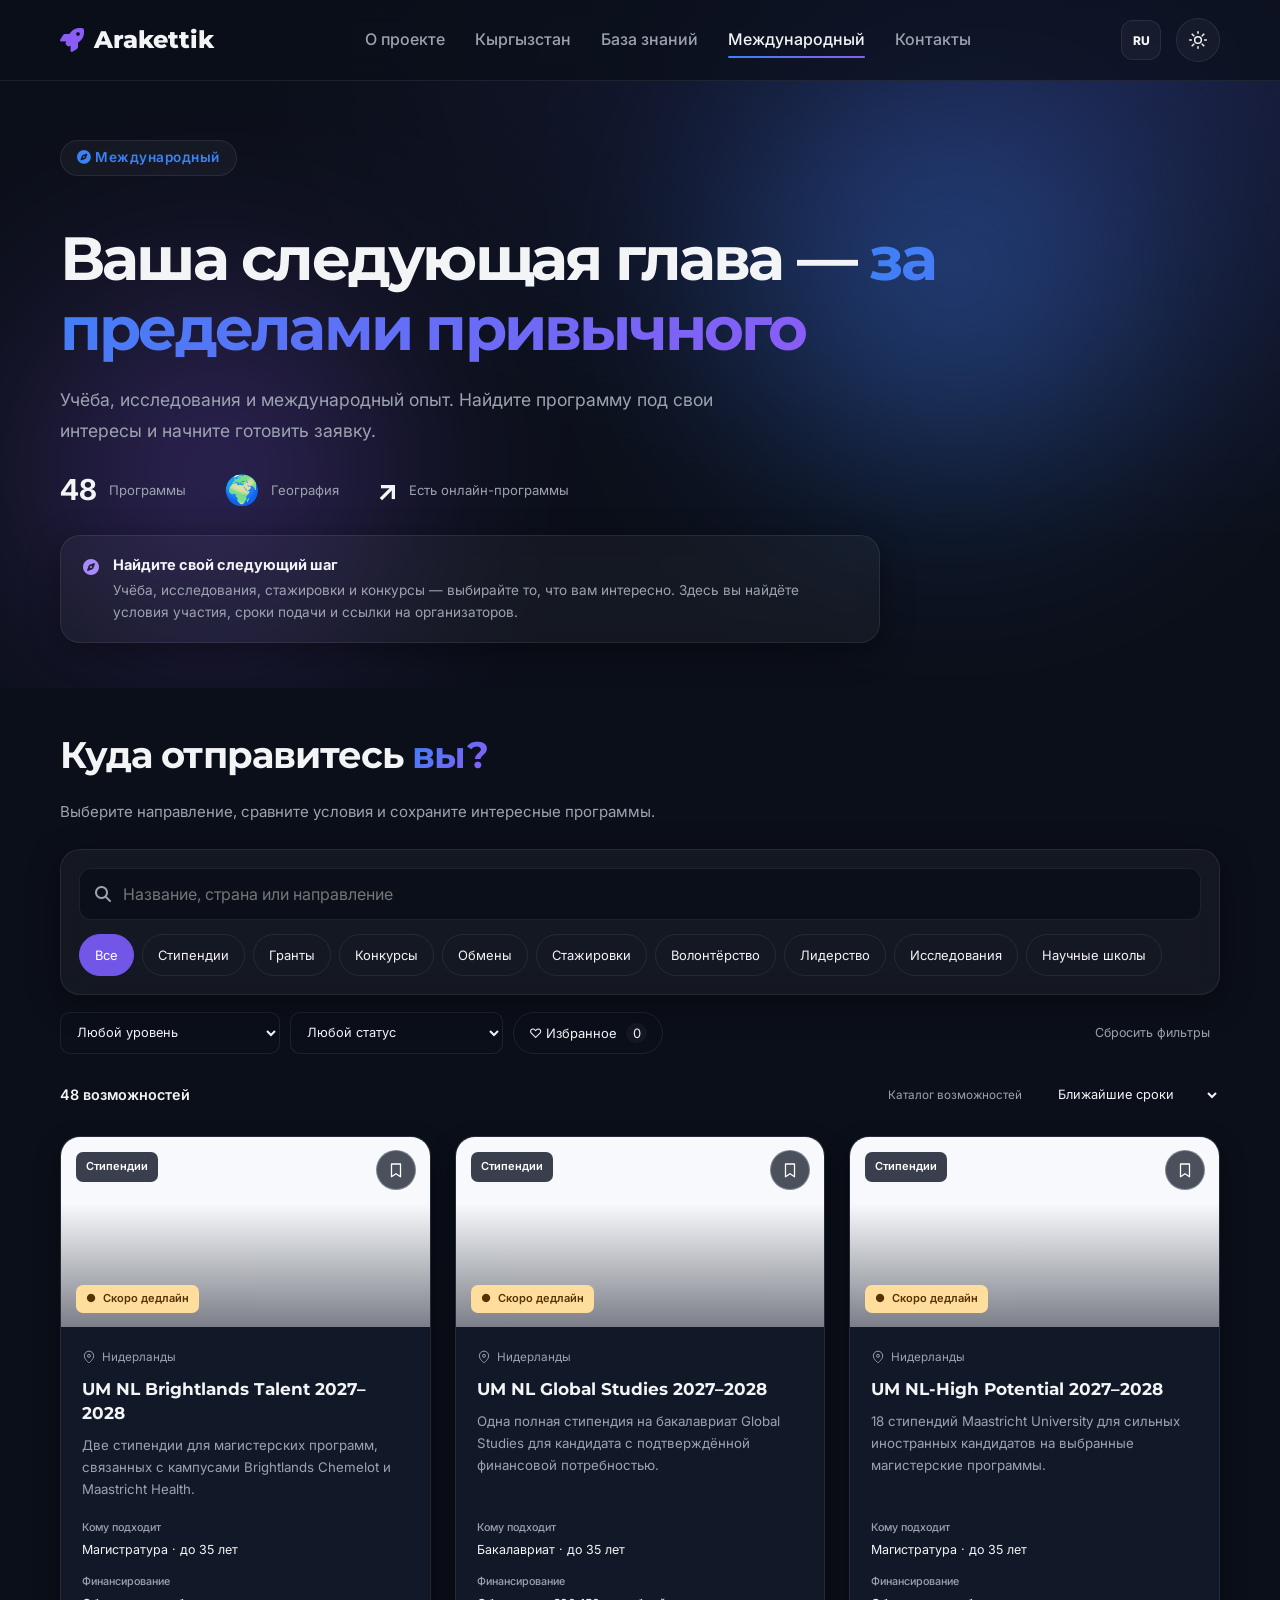
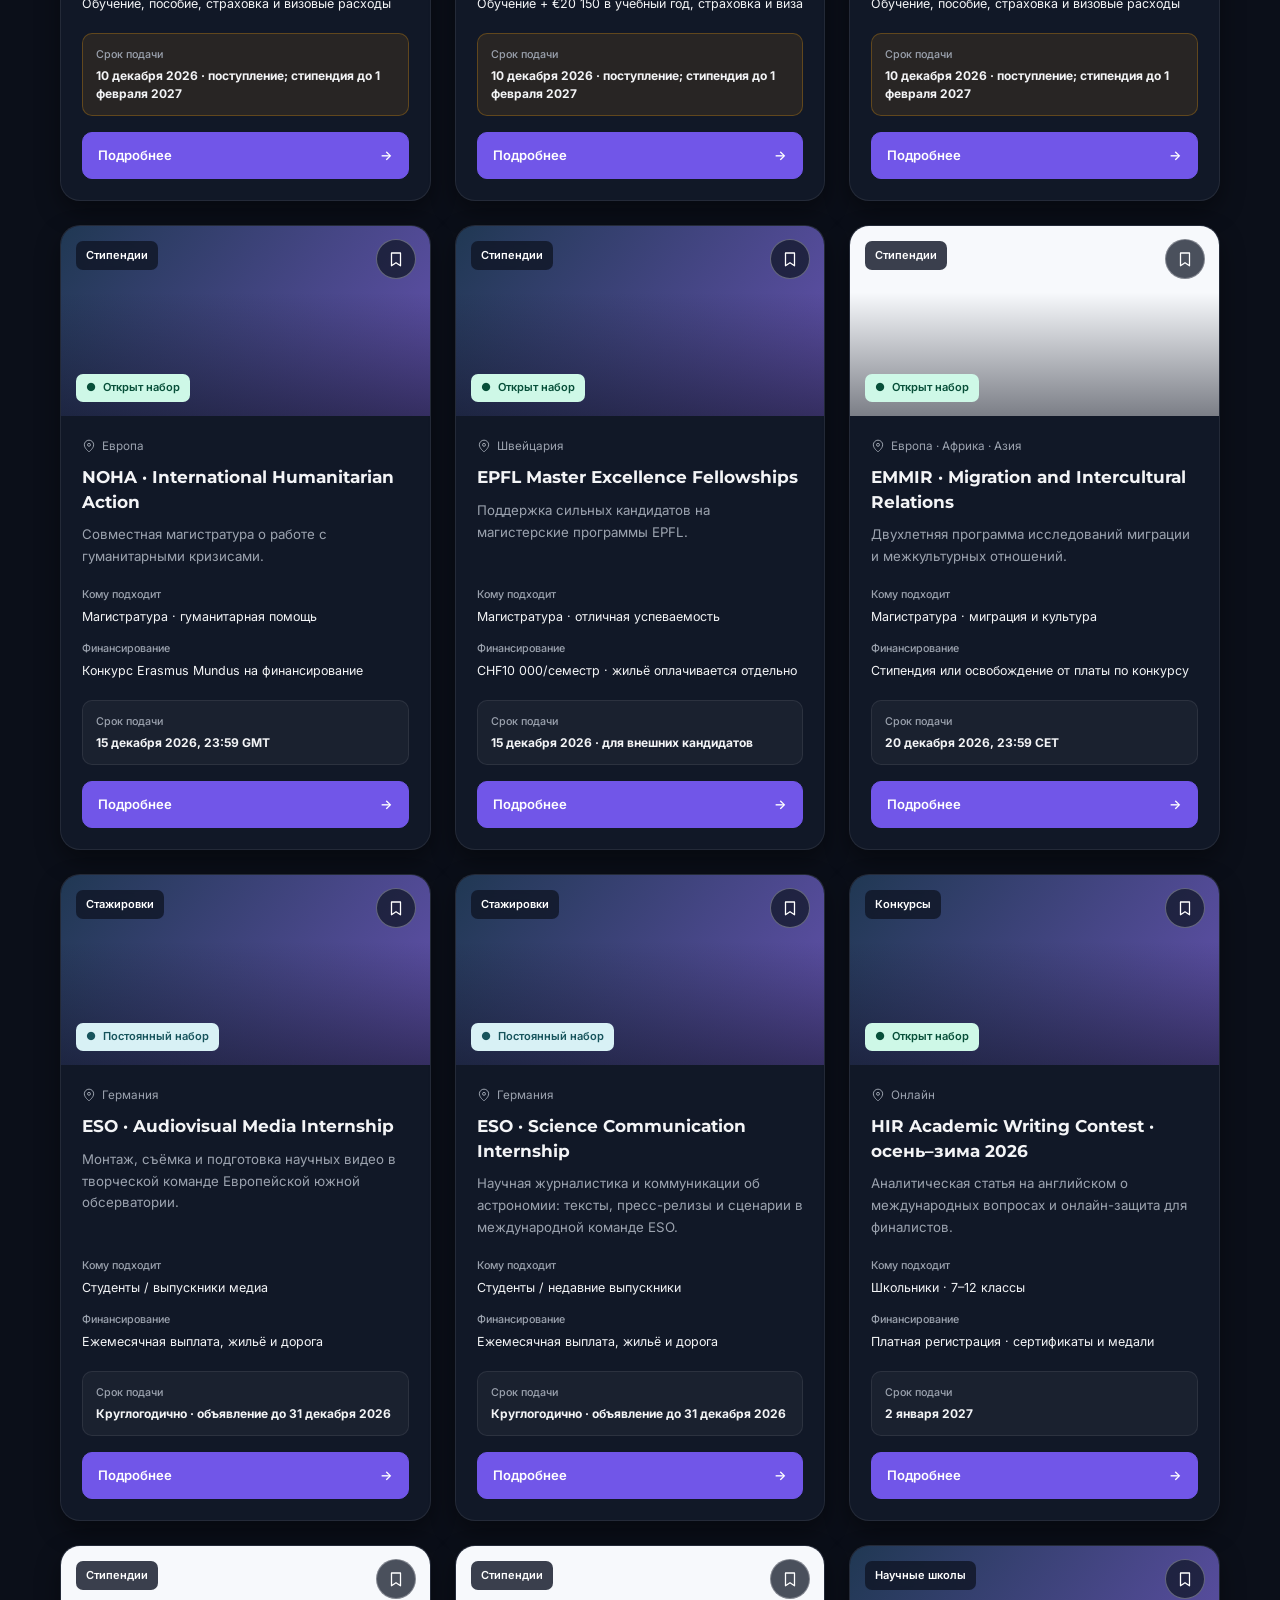
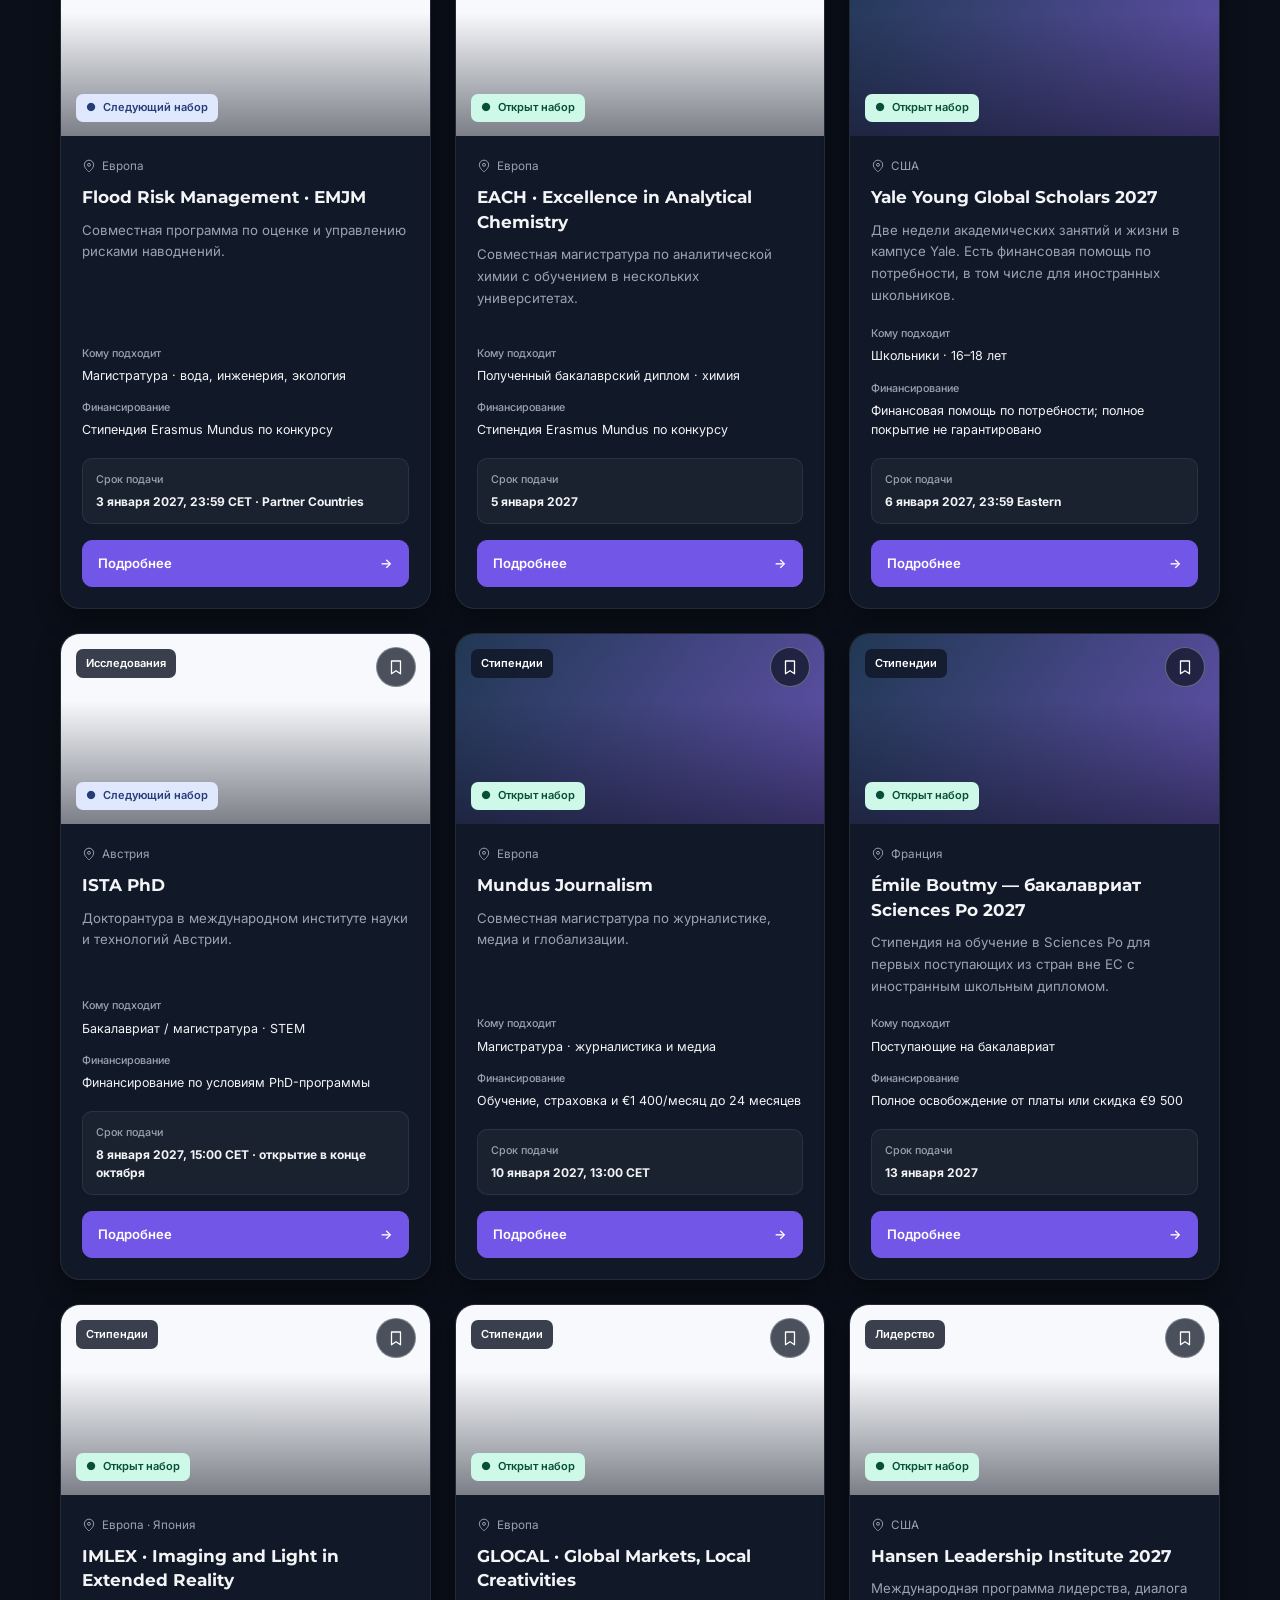
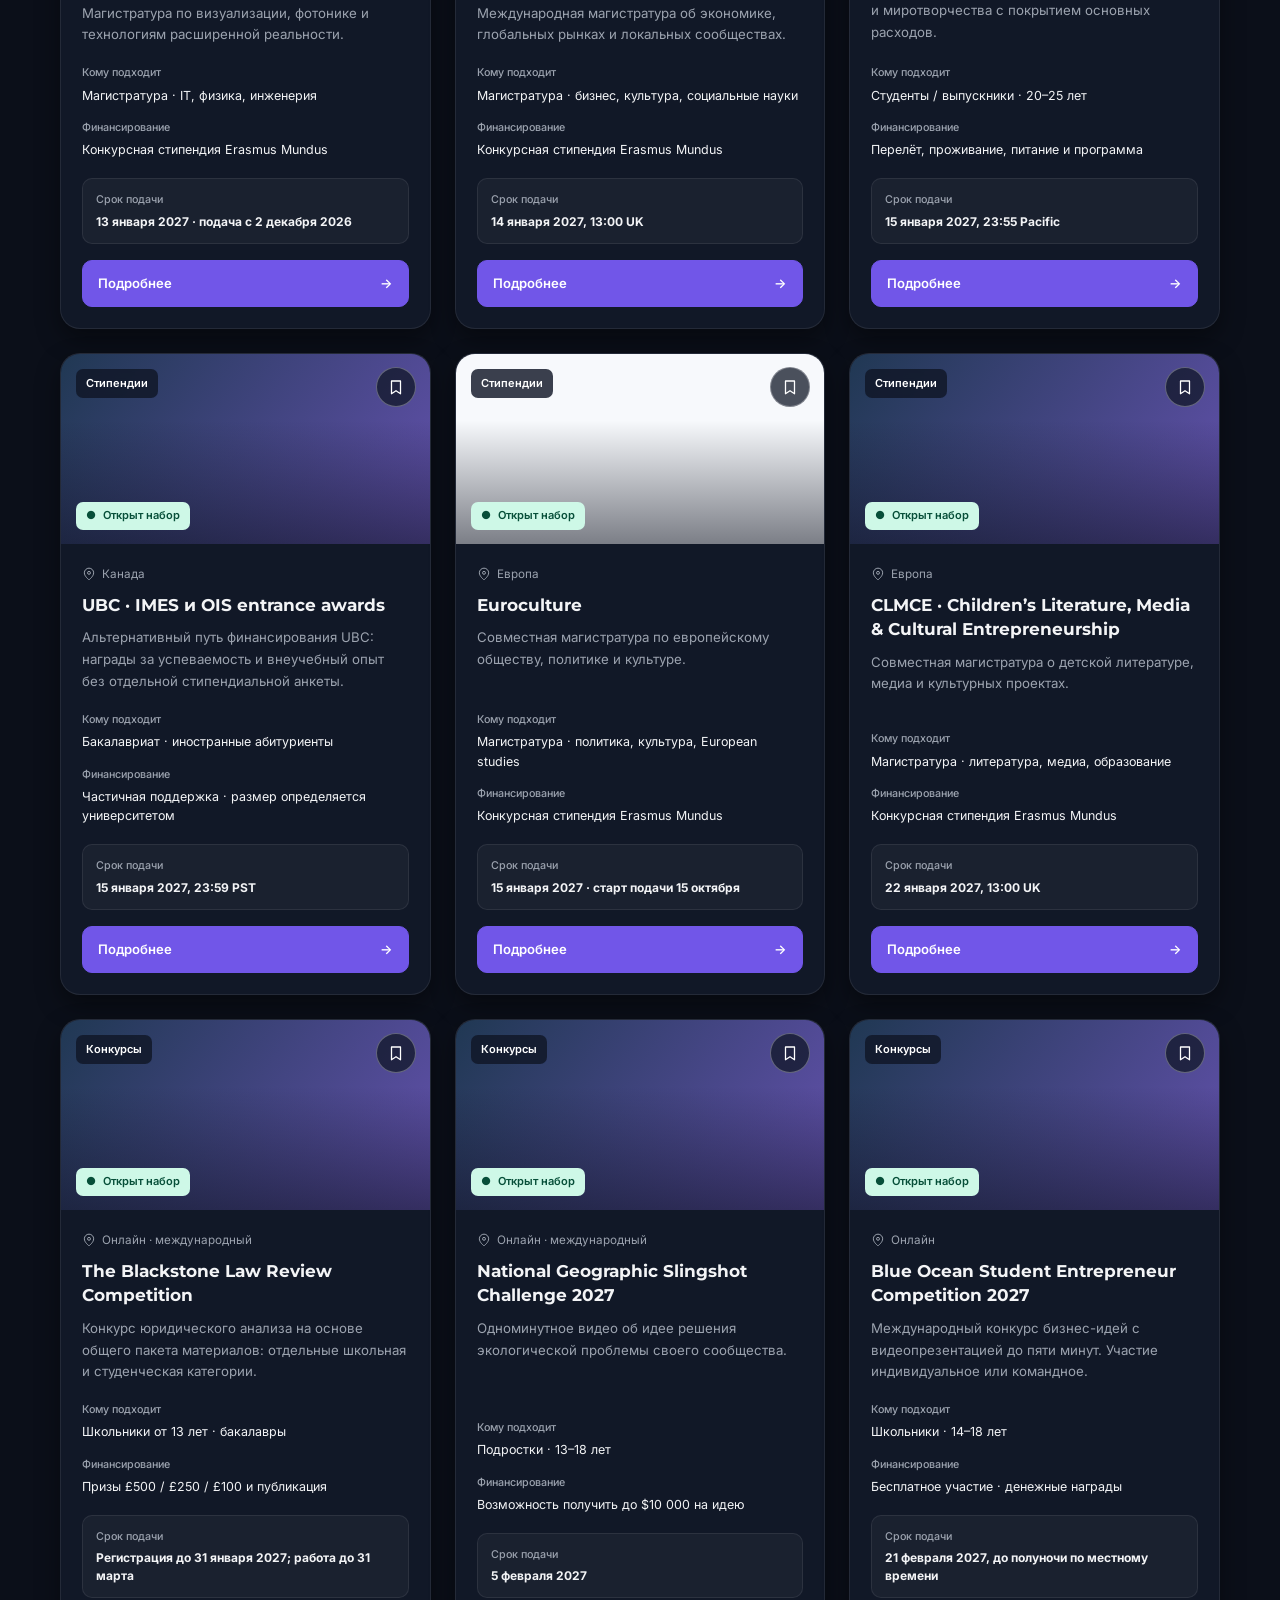
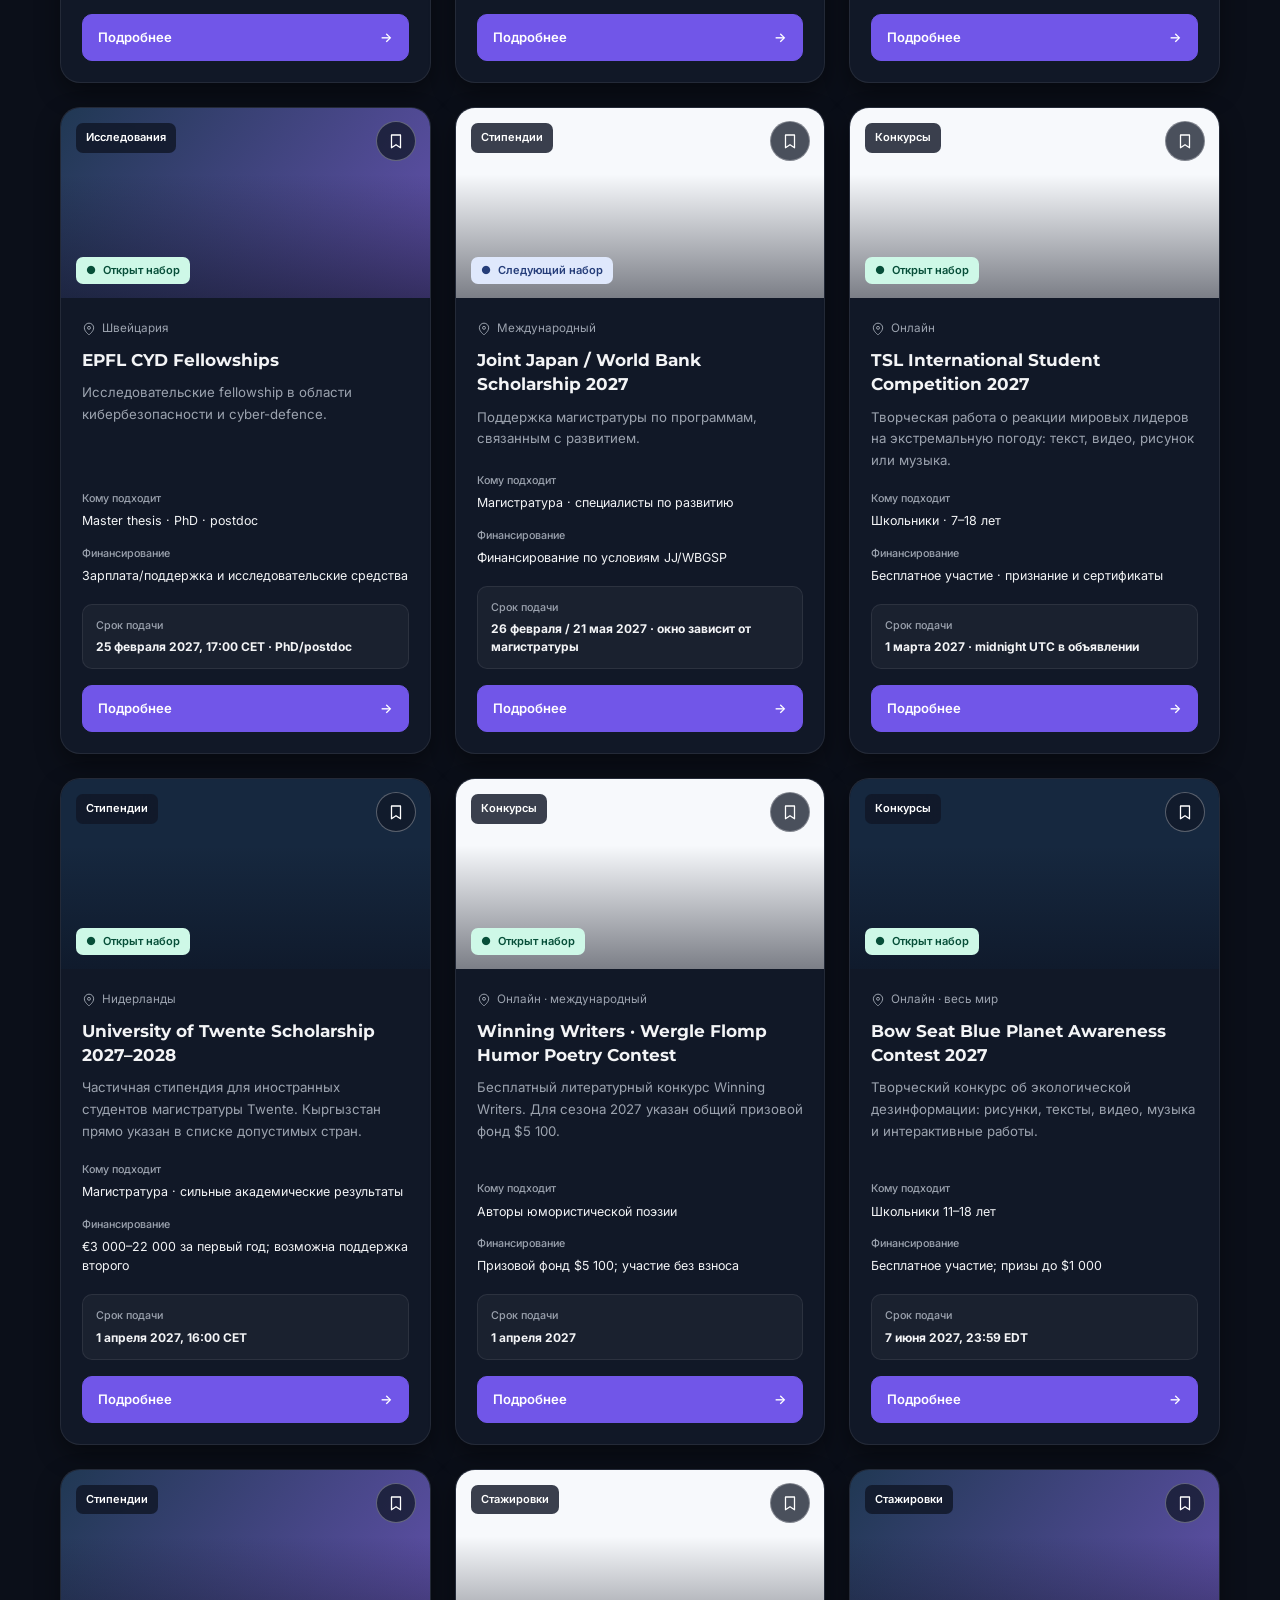
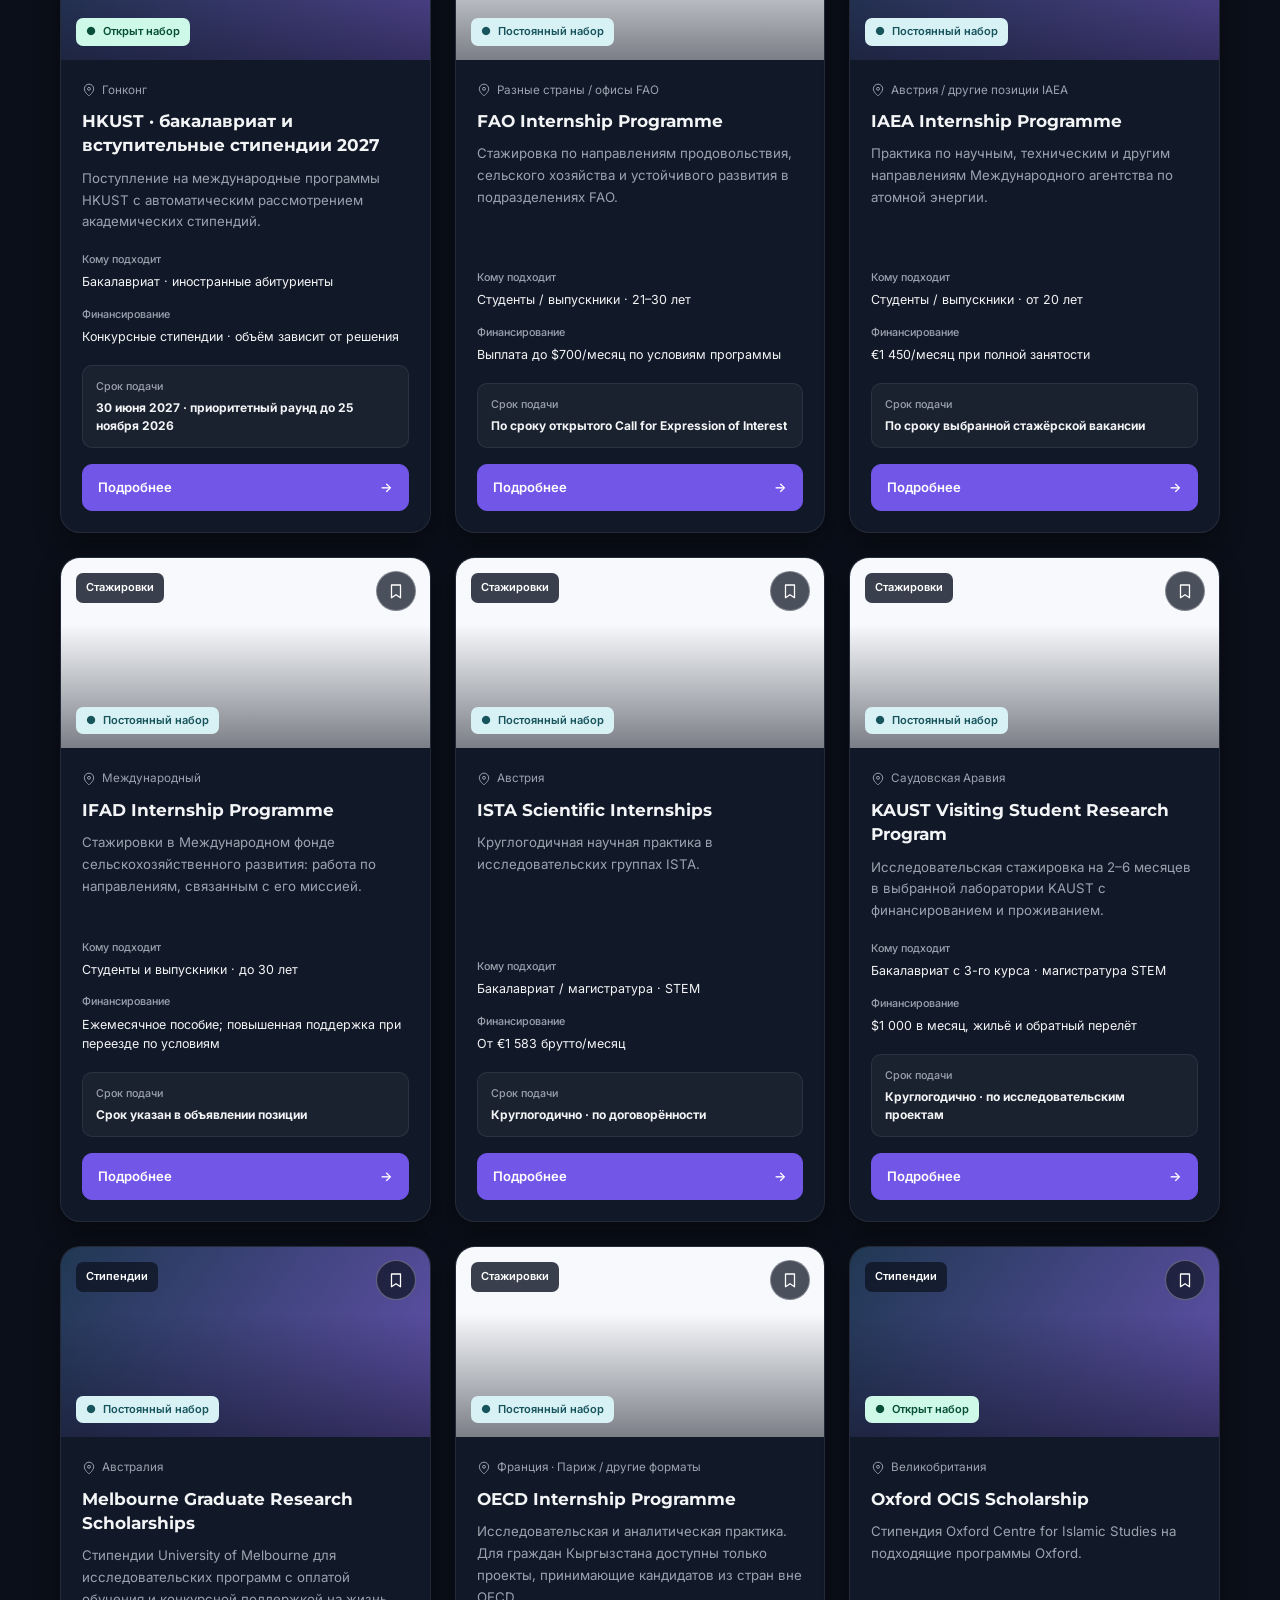
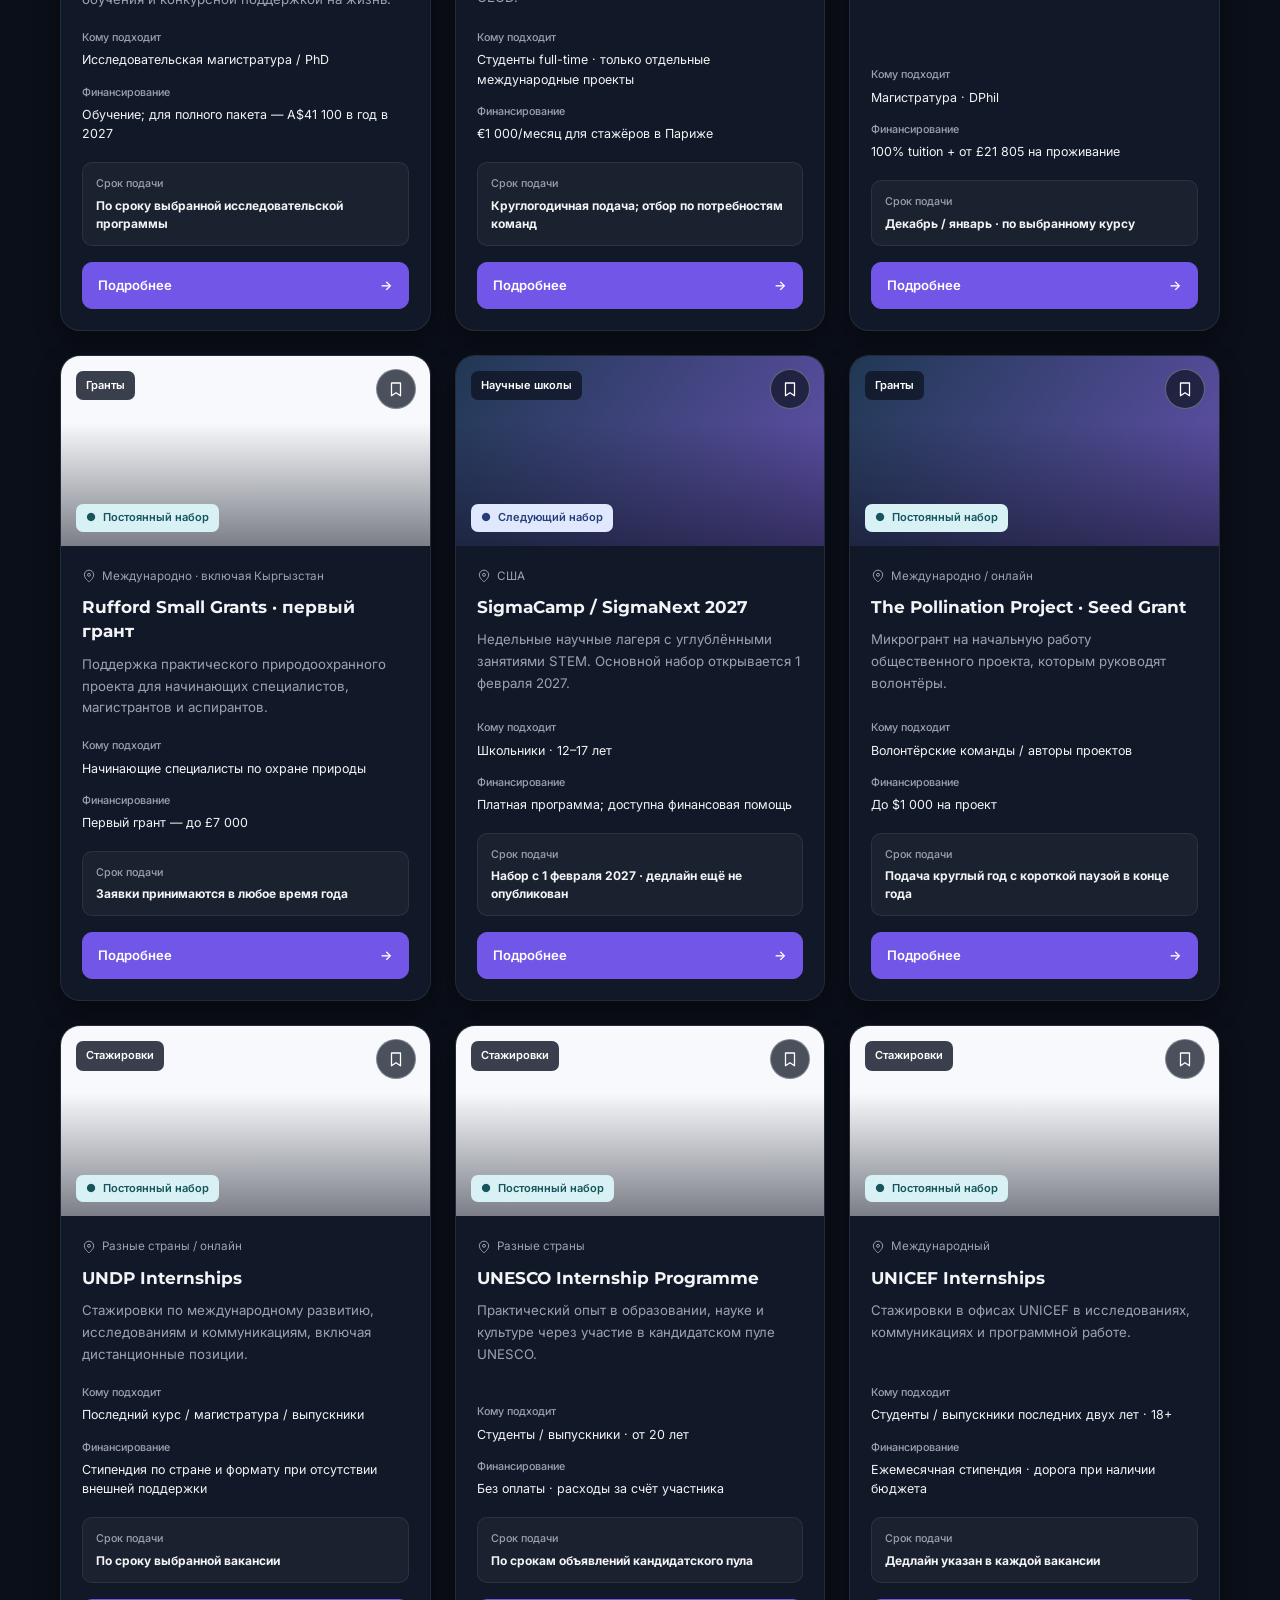
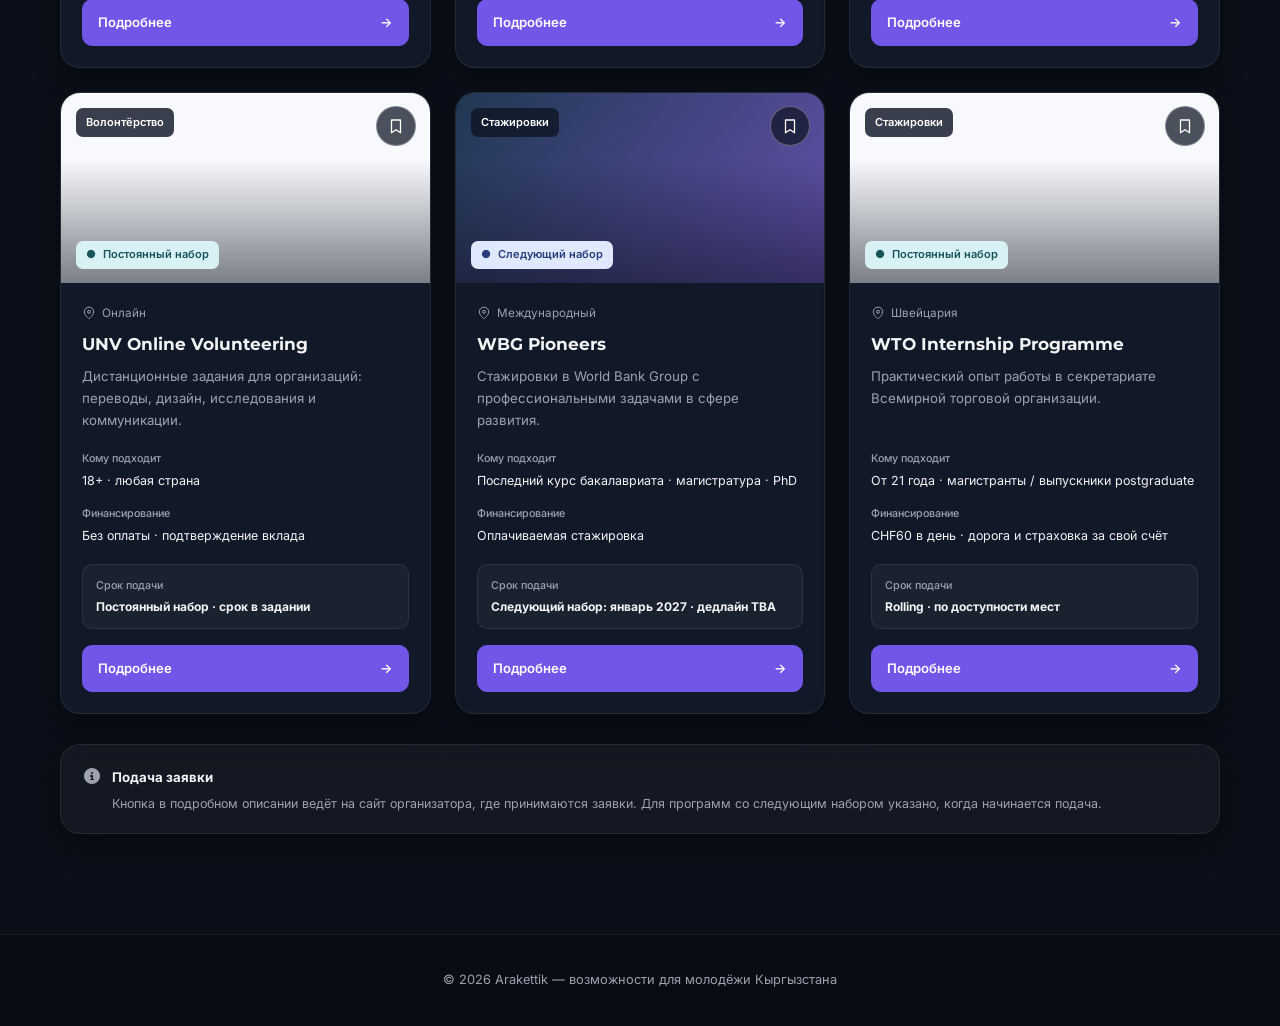
==== commit f8fdeba2: "Add files via upload" ====
--- a/opportunities.html
+++ b/opportunities.html
@@ -5,8 +5,8 @@
     <meta name="viewport" content="width=device-width, initial-scale=1.0">
     <meta name="description" content="Arakettik — гранты, стипендии, обмены, стажировки и другие возможности для молодежи Кыргызстана.">
     <title>Arakettik — Возможности</title>
-    <link rel="stylesheet" href="style.css">
-    <link rel="stylesheet" href="opportunities.css">
+    <link rel="stylesheet" href="style.css?v=20261015c">
+    <link rel="stylesheet" href="opportunities.css?v=20261015e">
     <link rel="stylesheet" href="https://cdnjs.cloudflare.com/ajax/libs/font-awesome/6.4.0/css/all.min.css">
     <link rel="preconnect" href="https://fonts.googleapis.com">
     <link rel="preconnect" href="https://fonts.gstatic.com" crossorigin>
@@ -19,7 +19,6 @@
         <nav class="nav-menu" id="menu">
             <a href="index.html#about" class="nav-link" data-i18n="about">Главная</a>
             <a href="index.html#events" class="nav-link" data-i18n="events">Ивенты</a>
-            <a href="index.html#organizations" class="nav-link" data-i18n="organizations">Организации</a>
             <a href="index.html#hub" class="nav-link" data-i18n="knowledge">База знаний</a>
             <a href="opportunities.html" class="nav-link active" data-i18n="opportunities">Возможности</a>
             <a href="index.html#suggest" class="nav-link" data-i18n="organizers">Организаторам</a>
@@ -40,9 +39,9 @@
             <span class="badge"><i class="fa-solid fa-compass"></i> <span data-i18n="opportunities">Возможности</span></span>
             <h1 data-i18n="heroTitle">Гранты, стипендии и <span class="gradient-text">новые возможности</span></h1>
             <p data-i18n="heroText">Подборка программ, которые могут быть интересны гражданам Кыргызстана: обучение, обмены, стажировки, волонтёрство и финансовая поддержка.</p>
-            <div class="opp-hero-stats"><div><strong id="oppTotal">32</strong><span data-i18n="programs">Программы</span></div><div><strong>🌍</strong><span data-i18n="countries">География</span></div><div><strong>↗</strong><span data-i18n="online">Есть онлайн-программы</span></div></div><div class="opportunities-note glass-card">
+            <div class="opp-hero-stats"><div><strong id="oppTotal" aria-live="polite" aria-busy="true">…</strong><span data-i18n="programs">Программы</span></div><div><strong>🌍</strong><span data-i18n="countries">География</span></div><div><strong>↗</strong><span data-i18n="online">Есть онлайн-программы</span></div></div><div class="opportunities-note glass-card">
                 <i class="fa-solid fa-compass"></i>
-                <div data-i18n="sourceNote"><strong>Мы не смешиваем всё подряд.</strong><span>В базу попадают программы с официальным источником или подтверждённой страницей программы. Перед подачей всегда проверяй условия на сайте организатора.</span></div>
+                <div data-i18n="sourceNote"><strong>Найдите свой следующий шаг</strong><span>Учёба, исследования, стажировки и конкурсы — выбирайте то, что вам интересно. Здесь вы найдёте условия участия, сроки подачи и ссылки на организаторов.</span></div>
             </div>
         </div>
     </section>
@@ -50,7 +49,7 @@
     <section class="section opportunities-section">
         <div class="container">
             <div class="section-header">
-                <h2 data-i18n="findTitle">Найди возможность <span class="gradient-text">под себя</span></h2>
+                <h2 data-i18n="findTitle">Найдите возможность <span class="gradient-text">под себя</span></h2>
                 <p data-i18n="findText">Фильтруй по типу, уровню и статусу набора.</p>
             </div>
 
@@ -59,14 +58,15 @@
                 <div class="opp-filters" id="oppFilters" aria-label="Тип программы">
                     <button class="opp-filter active" data-filter="all" data-i18n="all">Все</button>
                     <button class="opp-filter" data-filter="scholarship" data-i18n="scholarships">Стипендии</button>
+                    <button class="opp-filter" data-filter="grant" data-i18n="grants">Гранты</button><button class="opp-filter" data-filter="competition" data-i18n="competitions">Конкурсы</button>
                     <button class="opp-filter" data-filter="exchange" data-i18n="exchanges">Обмены</button>
                     <button class="opp-filter" data-filter="internship" data-i18n="internships">Стажировки</button>
                     <button class="opp-filter" data-filter="volunteer" data-i18n="volunteering">Волонтёрство</button><button class="opp-filter" data-filter="leadership" data-i18n="leadership">Лидерство</button><button class="opp-filter" data-filter="research" data-i18n="research">Исследования</button><button class="opp-filter" data-filter="school" data-i18n="school">Научные школы</button>
                 </div>
             </div>
 
-            <div class="opp-refine"><select id="oppLevel" aria-label="Уровень"><option value="" data-i18n="allLevels">Любой уровень</option><option value="school" data-i18n="schoolLevel">Школьникам</option><option value="bachelor" data-i18n="bachelorLevel">Бакалавриат</option><option value="master" data-i18n="masterLevel">Магистратура</option><option value="phd" data-i18n="phdLevel">PhD / исследования</option><option value="youth" data-i18n="youthLevel">Молодым специалистам</option></select><select id="oppStatus" aria-label="Статус"><option value="" data-i18n="allStatus">Любой статус</option><option value="open" data-i18n="open">Открыт набор</option><option value="urgent" data-i18n="urgent">Скоро дедлайн</option><option value="upcoming" data-i18n="upcoming">Следующий набор</option><option value="rolling" data-i18n="rolling">Постоянный набор</option><option value="check" data-i18n="check">Уточнить набор</option><option value="closed" data-i18n="closed">Набор завершён</option></select><button id="oppSaved" class="opp-filter" aria-pressed="false">♡ Избранное</button><button id="oppReset" class="opp-reset" data-i18n="reset">Сбросить фильтры</button></div>
-<div class="opp-status-row"><span id="oppCount" role="status" aria-live="polite"></span><span data-i18n="published">Каталог от 10.10.2026</span><select id="oppSort" aria-label="Сортировка"><option value="deadline" data-i18n="sortDeadline">Ближайшие сроки</option><option value="name" data-i18n="sortName">По названию</option></select></div>
+            <div class="opp-refine"><select id="oppLevel" aria-label="Уровень"><option value="" data-i18n="allLevels">Любой уровень</option><option value="school" data-i18n="schoolLevel">Школьникам</option><option value="bachelor" data-i18n="bachelorLevel">Бакалавриат</option><option value="master" data-i18n="masterLevel">Магистратура</option><option value="phd" data-i18n="phdLevel">PhD / исследования</option><option value="youth" data-i18n="youthLevel">Молодым специалистам</option></select><select id="oppStatus" aria-label="Статус"><option value="" data-i18n="allStatus">Любой статус</option><option value="open" data-i18n="open">Открыт набор</option><option value="urgent" data-i18n="urgent">Скоро дедлайн</option><option value="upcoming" data-i18n="upcoming">Следующий набор</option><option value="rolling" data-i18n="rolling">Постоянный набор</option><option value="check" data-i18n="check">Уточнить набор</option></select><button id="oppSaved" class="opp-filter" aria-pressed="false">♡ Избранное</button><button id="oppReset" class="opp-reset" data-i18n="reset">Сбросить фильтры</button></div>
+<div class="opp-status-row"><span id="oppCount" role="status" aria-live="polite"></span><span data-i18n="published">Каталог возможностей</span><select id="oppSort" aria-label="Сортировка"><option value="deadline" data-i18n="sortDeadline">Ближайшие сроки</option><option value="name" data-i18n="sortName">По названию</option></select></div>
             <div class="opportunities-grid" id="opportunitiesGrid"></div><noscript><p>Для поиска и просмотра каталога включите JavaScript в браузере.</p></noscript>
 
             <div class="opportunities-disclaimer glass-card">
@@ -78,7 +78,8 @@
 </main>
 
 <footer class="footer"><div class="container"><p data-i18n="footer">© 2026 Arakettik — платформа возможностей для молодежи Кыргызстана</p></div></footer>
-<dialog id="oppDialog" aria-labelledby="oppDialogTitle"><button class="opp-dialog-close" aria-label="Закрыть">×</button><div class="opp-dialog-content"></div></dialog><script src="opportunities-data.js"></script><script src="opportunities-images.js"></script><script src="opportunities-details.js"></script><script src="opportunities.js"></script>
+<dialog id="oppDialog" aria-labelledby="oppDialogTitle"><button class="opp-dialog-close" aria-label="Закрыть">×</button><div class="opp-dialog-content"></div></dialog><script src="site-config.js?v=20261015c"></script><script src="catalog-api.js?v=20261015c"></script><script src="manual-content.js?v=20261015c"></script><script src="opportunities-data.js?v=20261015c"></script><script src="new-opportunities.js?v=20261015c"></script>
+    <script src="extra-opportunities.js?v=20261015c"></script><script src="opportunities-images.js?v=20261015c"></script><script src="opportunities-details.js?v=20261015c"></script><script src="opportunities.js?v=20261015c"></script>
 </body>
 </html>
 
--- a/style.css
+++ b/style.css
@@ -779,7 +779,7 @@
     line-height: 1.7;
 }
 
-.organization-detail-grid {
+.organization-detail-grid {
     display: grid;
     grid-template-columns: repeat(2, minmax(0, 1fr));
     gap: 14px;
@@ -1243,7 +1243,7 @@
     padding: 50px 0 20px 0;
 }
 
-.footer-container {
+.footer-container {
     display: flex;
     justify-content: space-between;
     align-items: center;
@@ -1592,123 +1592,6 @@
     .event-card-image { height: 170px; }
 }
 
-/* ================================
-   OPPORTUNITIES / ВОЗМОЖНОСТИ
-   ================================ */
-
-.opportunities-section {
-    padding: 80px 0;
-}
-
-.section-heading {
-    text-align: center;
-    max-width: 700px;
-    margin: 0 auto 45px;
-}
-
-.section-badge {
-    display: inline-flex;
-    align-items: center;
-    padding: 8px 16px;
-    border: 1px solid rgba(100, 170, 255, 0.25);
-    border-radius: 30px;
-    font-size: 14px;
-    color: #69aefc;
-    background: rgba(70, 140, 255, 0.08);
-    margin-bottom: 16px;
-}
-
-.section-heading h2 {
-    margin: 0 0 14px;
-    font-size: 38px;
-    line-height: 1.15;
-}
-
-.section-heading p {
-    margin: 0;
-    font-size: 17px;
-    line-height: 1.6;
-    opacity: 0.7;
-}
-
-.opportunities-grid {
-    display: grid;
-    grid-template-columns: repeat(3, 1fr);
-    gap: 18px;
-    max-width: 1100px;
-    margin: 0 auto;
-}
-
-.opportunity-card {
-    padding: 26px;
-    border-radius: 20px;
-    border: 1px solid rgba(255, 255, 255, 0.08);
-    background: rgba(255, 255, 255, 0.035);
-    transition: transform 0.25s ease,
-                border-color 0.25s ease,
-                background 0.25s ease;
-}
-
-.opportunity-card:hover {
-    transform: translateY(-5px);
-    border-color: rgba(100, 170, 255, 0.35);
-    background: rgba(255, 255, 255, 0.055);
-}
-
-.opportunity-icon {
-    width: 48px;
-    height: 48px;
-    display: flex;
-    align-items: center;
-    justify-content: center;
-    border-radius: 14px;
-    background: rgba(100, 170, 255, 0.1);
-    font-size: 24px;
-    margin-bottom: 20px;
-}
-
-.opportunity-card h3 {
-    margin: 0 0 10px;
-    font-size: 19px;
-}
-
-.opportunity-card p {
-    margin: 0 0 18px;
-    line-height: 1.5;
-    font-size: 14px;
-    opacity: 0.65;
-}
-
-.opportunity-count {
-    font-size: 13px;
-    color: #69aefc;
-}
-
-.opportunities-more {
-    display: flex;
-    justify-content: center;
-    margin-top: 35px;
-}
-
-.opportunities-btn {
-    border: 1px solid rgba(100, 170, 255, 0.3);
-    background: rgba(70, 140, 255, 0.1);
-    color: inherit;
-    padding: 13px 22px;
-    border-radius: 12px;
-    font-size: 15px;
-    cursor: pointer;
-    transition: 0.25s ease;
-}
-
-.opportunities-btn:hover {
-    background: rgba(70, 140, 255, 0.18);
-}
-
-.opportunities-btn span {
-    margin-left: 8px;
-}
-
 /* ============================================================================
    18. MOBILE REFINEMENT — каталог, а не вертикальная лента
    Важно: этот блок только переопределяет мобильные стили. Desktop не меняется.
@@ -2246,170 +2129,228 @@
     .read-link {
         font-size: .62rem;
     }
-}
-
-.organization-modal-tabs {
-    display: flex;
-    gap: 10px;
-    margin: 0 0 20px;
-    border-bottom: 1px solid var(--glass-border);
-}
-
-.organization-tab {
-    padding: 11px 5px;
-    border: 0;
-    border-bottom: 2px solid transparent;
-    background: transparent;
-    color: var(--text-muted);
-    font: inherit;
-    font-weight: 700;
-    cursor: pointer;
-}
-
-.organization-tab.active {
-    color: var(--text-primary);
-    border-bottom-color: var(--clr-purple);
-}
-
-.organization-tab span {
-    display: inline-grid;
-    place-items: center;
-    min-width: 20px;
-    height: 20px;
-    margin-left: 4px;
-    border-radius: 10px;
-    background: var(--glass-bg);
-    font-size: 0.72rem;
-}
-
-.organization-tab-panel { display: none; }
-.organization-tab-panel.active { display: block; }
-
-.organization-links-row {
-    display: flex;
-    flex-wrap: wrap;
-    gap: 10px;
-    margin: 16px 0;
-}
-
-.organization-event-item {
-    padding: 18px;
-    margin-bottom: 12px;
-    border: 1px solid var(--glass-border);
-    border-radius: 16px;
-    background: var(--glass-bg);
-}
-
-.organization-event-item > span {
-    color: var(--clr-purple);
-    font-size: 0.8rem;
-    font-weight: 700;
-}
-
-.organization-event-item h4 { margin: 8px 0; font-size: 1.05rem; }
-.organization-event-item p { margin: 0 0 12px; color: var(--text-muted); line-height: 1.55; }
-.organization-events-empty { padding: 32px 18px; text-align: center; color: var(--text-muted); }
-.organization-events-empty i { color: var(--clr-purple); font-size: 1.7rem; }
-
-.footer-faq {
-    padding: 0 20px 35px;
-}
-
-.footer-faq h2 {
-    font-size: 1.25rem;
-    margin: 0 0 18px;
-}
-
-.footer-faq-accordion {
-    max-width: none;
-}
-
-.footer-faq-accordion .faq-item {
-    background: var(--glass-bg);
-}
-
-.partners-section {
-    padding-bottom: 40px;
-}
-
-.partners-card {
-    display: flex;
-    align-items: center;
-    justify-content: space-between;
-    gap: 28px;
-    padding: 32px;
-}
-
-.partners-card h2 {
-    margin: 10px 0;
-}
-
-.partners-card p {
-    max-width: 620px;
-    margin: 0;
-    color: var(--text-muted);
-}
-
-.partner-logo-card {
-    display: flex;
-    align-items: center;
-    gap: 13px;
-    min-width: 250px;
-    padding: 16px 20px;
-    border: 1px solid var(--glass-border);
-    border-radius: 16px;
-    background: rgba(255, 255, 255, 0.03);
-}
-
-.partner-logo-card > i {
-    display: grid;
-    place-items: center;
-    width: 42px;
-    height: 42px;
-    border-radius: 12px;
-    color: white;
-    background: linear-gradient(135deg, var(--clr-purple), var(--clr-blue));
-}
-
-.partner-logo-card div {
-    display: flex;
-    flex-direction: column;
-    gap: 3px;
-}
-
-.partner-logo-card span {
-    color: var(--text-muted);
-    font-size: 0.78rem;
-}
-
-.nav-opportunities-full { display: none; }
-
-.partners-actions {
-    display: flex;
-    flex-direction: column;
-    align-items: flex-start;
-    gap: 14px;
-    max-width: 290px;
-    color: var(--text-muted);
-    font-size: 0.86rem;
-    line-height: 1.45;
-}
-
-@media (max-width: 760px) {
-    .nav-opportunities-short { display: none; }
-    .nav-opportunities-full { display: inline; }
-
-    .partners-card {
-        align-items: flex-start;
-        flex-direction: column;
-        padding: 24px;
-    }
-}
-
-/* Contact cards */
-.contacts-card{display:grid;grid-template-columns:repeat(auto-fit,minmax(210px,1fr));gap:14px;padding:22px;max-width:900px;margin:0 auto}
-.contact-link{display:flex;align-items:center;gap:14px;padding:16px 18px;border:1px solid var(--glass-border,rgba(255,255,255,.12));border-radius:14px;color:inherit;text-decoration:none;background:rgba(255,255,255,.035)}
+}
+
+.organization-modal-tabs {
+    display: flex;
+    gap: 10px;
+    margin: 0 0 20px;
+    border-bottom: 1px solid var(--glass-border);
+}
+
+.organization-tab {
+    padding: 11px 5px;
+    border: 0;
+    border-bottom: 2px solid transparent;
+    background: transparent;
+    color: var(--text-muted);
+    font: inherit;
+    font-weight: 700;
+    cursor: pointer;
+}
+
+.organization-tab.active {
+    color: var(--text-primary);
+    border-bottom-color: var(--clr-purple);
+}
+
+.organization-tab span {
+    display: inline-grid;
+    place-items: center;
+    min-width: 20px;
+    height: 20px;
+    margin-left: 4px;
+    border-radius: 10px;
+    background: var(--glass-bg);
+    font-size: 0.72rem;
+}
+
+.organization-tab-panel { display: none; }
+.organization-tab-panel.active { display: block; }
+
+.organization-links-row {
+    display: flex;
+    flex-wrap: wrap;
+    gap: 10px;
+    margin: 16px 0;
+}
+
+.organization-event-item {
+    padding: 18px;
+    margin-bottom: 12px;
+    border: 1px solid var(--glass-border);
+    border-radius: 16px;
+    background: var(--glass-bg);
+}
+
+.organization-event-item > span {
+    color: var(--clr-purple);
+    font-size: 0.8rem;
+    font-weight: 700;
+}
+
+.organization-event-item h4 { margin: 8px 0; font-size: 1.05rem; }
+.organization-event-item p { margin: 0 0 12px; color: var(--text-muted); line-height: 1.55; }
+.organization-events-empty { padding: 32px 18px; text-align: center; color: var(--text-muted); }
+.organization-events-empty i { color: var(--clr-purple); font-size: 1.7rem; }
+
+.footer-faq {
+    padding: 0 20px 35px;
+}
+
+.footer-faq h2 {
+    font-size: 1.25rem;
+    margin: 0 0 18px;
+}
+
+.footer-faq-accordion {
+    max-width: none;
+}
+
+.footer-faq-accordion .faq-item {
+    background: var(--glass-bg);
+}
+
+.partners-section {
+    padding-bottom: 40px;
+}
+
+.partners-card {
+    display: flex;
+    align-items: center;
+    justify-content: space-between;
+    gap: 28px;
+    padding: 32px;
+}
+
+.partners-card h2 {
+    margin: 10px 0;
+}
+
+.partners-card p {
+    max-width: 620px;
+    margin: 0;
+    color: var(--text-muted);
+}
+
+.partner-logo-card {
+    display: flex;
+    align-items: center;
+    gap: 13px;
+    min-width: 250px;
+    padding: 16px 20px;
+    border: 1px solid var(--glass-border);
+    border-radius: 16px;
+    background: rgba(255, 255, 255, 0.03);
+}
+
+.partner-logo-card > i {
+    display: grid;
+    place-items: center;
+    width: 42px;
+    height: 42px;
+    border-radius: 12px;
+    color: white;
+    background: linear-gradient(135deg, var(--clr-purple), var(--clr-blue));
+}
+
+.partner-logo-card div {
+    display: flex;
+    flex-direction: column;
+    gap: 3px;
+}
+
+.partner-logo-card span {
+    color: var(--text-muted);
+    font-size: 0.78rem;
+}
+
+.nav-opportunities-full { display: none; }
+
+.partners-actions {
+    display: flex;
+    flex-direction: column;
+    align-items: flex-start;
+    gap: 14px;
+    max-width: 290px;
+    color: var(--text-muted);
+    font-size: 0.86rem;
+    line-height: 1.45;
+}
+
+@media (max-width: 760px) {
+    .nav-opportunities-short { display: none; }
+    .nav-opportunities-full { display: inline; }
+
+    .partners-card {
+        align-items: flex-start;
+        flex-direction: column;
+        padding: 24px;
+    }
+}
+
+/* Contact cards */
+.contacts-card{display:grid;grid-template-columns:repeat(auto-fit,minmax(210px,1fr));gap:14px;padding:22px;max-width:900px;margin:0 auto}
+.contact-link{display:flex;align-items:center;gap:14px;padding:16px 18px;border:1px solid var(--glass-border,rgba(255,255,255,.12));border-radius:14px;color:inherit;text-decoration:none;background:rgba(255,255,255,.035)}
 .contact-link>i{font-size:1.5rem;color:var(--accent-color,#8b5cf6)}.contact-link span{display:grid;gap:4px}.contact-link small{opacity:.7}.contact-link-muted{opacity:.55}
 
 .event-card-image-placeholder{width:100%;height:190px;border-radius:14px;display:grid;place-items:center;background:linear-gradient(135deg,rgba(124,92,255,.24),rgba(34,211,238,.11),rgba(244,114,182,.1));color:#c8bbff}
 .event-card-image-placeholder i{font-size:2.8rem}
+.editor-entry{text-align:center;margin-top:22px;color:var(--text-muted);font-size:.8rem}.editor-entry a{color:var(--clr-purple);text-decoration:underline}
+.organization-card-icon,.organization-detail-icon{overflow:hidden;flex-shrink:0;background:#fff!important}
+.organization-card-icon img,.organization-detail-icon img{width:100%;height:100%;object-fit:contain;padding:5px}
+.organization-initials{color:#4b3f79;font-weight:800;font-size:1rem;display:grid;place-items:center;width:100%;height:100%;background:#ebe7fa}
+.organization-direction-label{display:flex;align-items:center;gap:12px;margin:18px 0;font-size:.85rem;color:var(--text-muted)}
+.organization-direction-label select{padding:10px;border:1px solid var(--glass-border);border-radius:10px;background:var(--modal-bg);color:var(--text-color);font:inherit;max-width:100%}
+.knowledge-reader{line-height:1.85;font-size:1rem;max-width:760px;margin:auto}.knowledge-reader h3{margin-top:30px;margin-bottom:12px;line-height:1.4;scroll-margin-top:25px}.knowledge-reader p{margin-bottom:18px}.reader-meta{font-size:.75rem;color:var(--text-muted)}.reader-lead{font-size:1.06rem;color:var(--text-muted)}.reader-contents{display:grid;gap:8px;padding:18px;margin:20px 0 26px;border:1px solid var(--glass-border);border-radius:14px;font-size:.86rem;background:var(--glass-bg)}.reader-contents a{color:var(--text-color);text-decoration:none;padding:5px 0}.reader-contents a:hover{text-decoration:underline}.event-detail-section{border-top:1px solid var(--glass-border);margin-top:22px;padding-top:18px}.event-detail-section h3{font-size:1rem;margin-bottom:10px}.event-detail-section p,.event-detail-section li{line-height:1.75}.event-detail-section ul,.event-detail-section ol{padding-left:22px}
+@media(max-width:640px){.knowledge-reader{font-size:.94rem}.reader-contents{padding:14px}}
+.reader-table-of-contents{margin:18px 0 25px}.reader-table-of-contents summary{cursor:pointer;font-weight:600;padding:12px 0;min-height:44px}.reader-table-of-contents .reader-contents{margin:6px 0 16px}.modal-close-btn span{font-size:28px;line-height:1}
+
+/* Two cards per row on phones; retain the existing card contents and city picker. */
+.event-full-description { white-space: pre-line; }
+@media (max-width: 640px) {
+    .events-grid, .organizations-grid { grid-template-columns: repeat(2, minmax(0, 1fr)); gap: 12px; }
+    .events-grid .event-card, .organizations-grid .organization-card { min-width: 0; padding: 14px; }
+    .events-grid .event-card h3, .organizations-grid .organization-card h3 { font-size: .9rem; overflow-wrap: anywhere; }
+    .events-grid .event-card p, .organizations-grid .organization-card p { font-size: .78rem; overflow-wrap: anywhere; }
+    .events-grid .event-card .event-badge-row { flex-wrap: wrap; gap: 7px; }
+    .events-grid .event-card .event-date, .events-grid .event-card .cat-tag { font-size: .68rem; }
+    .events-grid .event-card .event-card-image { height: 125px; }
+    .events-grid .event-card .btn { padding: 10px 7px; font-size: .78rem; min-height: 44px; }
+    .organizations-grid .organization-card-footer { flex-wrap: wrap; gap: 8px; }
+    .organizations-grid .organization-card-footer .read-link { min-height: 44px; }
+}
+
+.organization-network{display:block;font-size:.69rem;line-height:1.4;color:var(--text-muted);margin:-5px 0 10px}
+
+/* Approved Kyrgyzstan card: short description, key facts and a separate deadline. */
+.events-grid .kg-card,#previewCard .kg-card{padding:0;min-width:0;overflow:hidden;border-radius:18px;background:var(--glass-bg);border:1px solid var(--glass-border);height:100%;display:flex;flex-direction:column}
+.kg-card .kg-card-heading{min-height:80px;background:linear-gradient(135deg,rgba(59,130,246,.15),rgba(139,92,246,.1));display:flex;align-items:flex-end;padding:15px 18px;font-size:.8rem;line-height:1.5;color:var(--clr-primary)}
+.kg-card .kg-card-cover{height:170px;background:var(--bg-color);flex-shrink:0;overflow:hidden}
+.events-grid .kg-card .event-card-image,#previewCard .kg-card .event-card-image{width:100%;height:100%;margin:0;border-radius:0;padding:0;object-fit:contain;display:block}
+.kg-card .kg-card-content{padding:18px;display:flex;flex-direction:column;flex:1;min-width:0}
+.kg-card .kg-card-category{color:var(--clr-purple);font-size:.74rem;line-height:1.45;margin-bottom:12px;min-height:1.45em}
+.events-grid .kg-card h3,#previewCard .kg-card h3{font-size:1.07rem;line-height:1.4;margin:0 0 12px;color:var(--text-color);overflow-wrap:anywhere;display:block;-webkit-line-clamp:unset;max-height:none;overflow:visible}
+.events-grid .kg-card .kg-card-description,#previewCard .kg-card .kg-card-description{font-size:.9rem;line-height:1.6;color:var(--text-muted);margin:0 0 15px;display:-webkit-box;-webkit-line-clamp:3;-webkit-box-orient:vertical;overflow:hidden;overflow-wrap:anywhere}
+.kg-card .kg-card-facts{display:grid;gap:9px;margin:0 0 18px;font-size:.85rem;line-height:1.5;color:var(--text-color)}
+.kg-card .kg-card-facts>div{display:flex;align-items:flex-start;gap:8px;min-width:0}
+.kg-card .kg-card-facts dt{flex-shrink:0;line-height:0}.kg-card .kg-card-facts svg{height:17px;width:17px;color:var(--clr-primary);margin-top:2px}.kg-card .kg-card-facts dd{margin:0;min-width:0;overflow-wrap:anywhere}
+.kg-card .kg-card-deadline{border-top:1px solid var(--glass-border);padding-top:13px;margin-top:auto;line-height:1.5;overflow-wrap:anywhere}.kg-card .kg-card-deadline span{display:block;color:var(--text-muted);font-size:.74rem;margin-bottom:4px}.kg-card .kg-card-deadline strong{font-size:.85rem;color:var(--text-color);font-weight:700}
+.events-grid .kg-card .kg-card-button,#previewCard .kg-card .kg-card-button{margin-top:15px;padding:11px 10px;width:100%;min-height:46px;border-radius:10px;font-size:.88rem;line-height:1.4;display:flex;align-items:center;justify-content:center;flex-shrink:0}
+.kg-card .kg-card-button:focus-visible{outline:3px solid var(--clr-primary);outline-offset:3px}.kg-card .kg-card-sr{position:absolute;width:1px;height:1px;overflow:hidden;clip-path:inset(50%);white-space:nowrap}
+[data-theme="dark"] .kg-card .kg-card-category{color:#c4b5fd}
+[data-theme="dark"] .kg-card .kg-card-heading,[data-theme="dark"] .kg-card .kg-card-facts svg{color:#93c5fd}
+@media(max-width:640px){
+ .events-grid .kg-card .kg-card-content{padding:13px}
+ .events-grid .kg-card .kg-card-heading{padding:12px;min-height:80px;font-size:.75rem}
+ .events-grid .kg-card .kg-card-cover{height:125px}
+ .events-grid .kg-card .kg-card-category{font-size:.68rem;min-height:2.9em;margin-bottom:10px}
+ .events-grid .kg-card h3{font-size:.94rem;line-height:1.4;margin-bottom:10px}
+ .events-grid .kg-card .kg-card-description{font-size:.8rem;line-height:1.6;margin-bottom:13px}
+ .events-grid .kg-card .kg-card-facts{font-size:.78rem;gap:7px;margin-bottom:15px}
+ .events-grid .kg-card .kg-card-facts>div{gap:6px}
+ .events-grid .kg-card .kg-card-facts svg{width:15px;height:15px}
+ .events-grid .kg-card .kg-card-deadline span{font-size:.67rem}
+ .events-grid .kg-card .kg-card-deadline strong{font-size:.76rem}
+ .events-grid .kg-card .kg-card-button{font-size:.8rem;margin-top:12px;min-height:46px}
+}
--- a/opportunities.css
+++ b/opportunities.css
@@ -4,12 +4,24 @@
 @media(max-width:1050px){.opportunities-grid{grid-template-columns:repeat(2,minmax(0,1fr))}.opp-hero-stats{gap:25px}}
 @media(max-width:640px){.opportunities-hero{padding:108px 0 28px}.opportunities-hero h1{font-size:2.15rem}.opportunities-hero p{font-size:.94rem}.opp-hero-stats{gap:14px;flex-wrap:wrap}.opp-hero-stats>div{gap:8px}.opp-hero-stats strong{font-size:1.5rem}.opp-hero-stats span{font-size:.7rem}.opportunities-note{padding:15px}.opportunities-section{padding-top:28px}.opportunities-grid{grid-template-columns:1fr;gap:20px}.opp-cover{height:205px}.opportunities-toolbar{padding:13px}.opp-filters{gap:7px}.opp-filter{font-size:.75rem;padding:8px 12px}.opp-refine select{flex:1;min-width:140px}.opp-reset{margin-left:0}.opp-status-row{gap:10px}.opp-status-row>span:nth-child(2){font-size:.67rem}.opp-status-row select{width:100%;padding-left:0}.opp-dialog-body{padding:22px}.opp-dialog-cover{height:180px}.opp-dialog-body h2{font-size:1.3rem}.opportunities-disclaimer{padding:17px}.opp-body{padding:21px}}
 @media(prefers-reduced-motion:reduce){.opp-card,.opp-cover>img{transition:none}.opp-card:hover,.opp-card:hover .opp-cover>img{transform:none}}
+@media(max-width:640px){
+ .opportunities-grid{grid-template-columns:repeat(2,minmax(0,1fr));gap:12px}
+ .opp-cover{height:135px}.opp-body{padding:12px}.opp-card h3{font-size:.86rem;line-height:1.4}
+ .opp-desc{font-size:.76rem;line-height:1.5;margin-bottom:12px}
+ .opp-summary{gap:10px}.opp-summary dd{font-size:.75rem}.opp-country{font-size:.7rem}
+ .opp-cover>.opp-category{top:8px;left:8px;max-width:calc(100% - 62px);padding:5px 6px;font-size:.6rem;overflow-wrap:anywhere}
+ .opp-cover>.opp-save{top:7px;right:7px;width:44px;height:44px}
+ .opp-cover>.opp-status{left:8px;bottom:8px;max-width:calc(100% - 16px);padding:5px 6px;font-size:.63rem}
+ .opp-deadline{padding:9px;margin-top:12px}.opp-deadline strong{font-size:.73rem;overflow-wrap:anywhere}
+ .opp-details{padding:10px 8px;gap:5px;font-size:.76rem;min-height:44px}
+}
 @media(max-width:640px){.header .theme-btn{display:inline-flex;align-items:center;justify-content:center}.header .logo span{display:inline;font-size:1.05rem}.header .header-controls{gap:6px}.header .language-btn,.header .theme-btn,.header .menu-btn{width:36px;height:36px;flex-shrink:0}}
 
 .header .theme-btn svg,.header .menu-btn svg{width:20px;height:20px;fill:none;stroke:currentColor;stroke-width:1.8;stroke-linecap:round;stroke-linejoin:round}
 
 /* Organiser logos stay legible and are never cropped. */
 .opp-cover.is-logo,.opp-dialog-cover.is-logo{background:#f7f9fc}
+.opp-cover.is-logo.has-dark-logo,.opp-dialog-cover.is-logo.has-dark-logo{background:#16283f}
 .opp-cover.is-logo>img,.opp-dialog-cover.is-logo>img{object-fit:contain;padding:48px 28px 55px;box-sizing:border-box;transform:none}
 .opp-card:hover .opp-cover.is-logo>img{transform:none}
 .opp-dialog-cover.is-logo>img{padding:35px 60px 60px}
@@ -28,3 +40,13 @@
 @media(max-width:640px){.opp-dialog-cover.is-logo>img{padding:30px 30px 55px}.opp-detail-facts{padding:16px}.opp-dialog-actions{flex-wrap:wrap}.opp-dialog-actions>a{font-size:.78rem}}
 
 .opp-overview{margin:22px 0}.opp-overview h3{font-size:1rem;margin:0 0 12px}.opp-overview p{font-size:.92rem;line-height:1.8;color:var(--text-muted);margin:0 0 14px}.opp-overview p:last-child{margin-bottom:0}
+/* Keep the count's space stable while catalogue data is loading. */
+#oppTotal { display: inline-block; min-inline-size: 2ch; }
+
+/* Keep detail scrolling available without a visible scrollbar. */
+#oppDialog {
+ color-scheme: dark;
+ scrollbar-width: none;
+}
+[data-theme="light"] #oppDialog { color-scheme: light; }
+#oppDialog::-webkit-scrollbar { display: none; width: 0; height: 0; }
